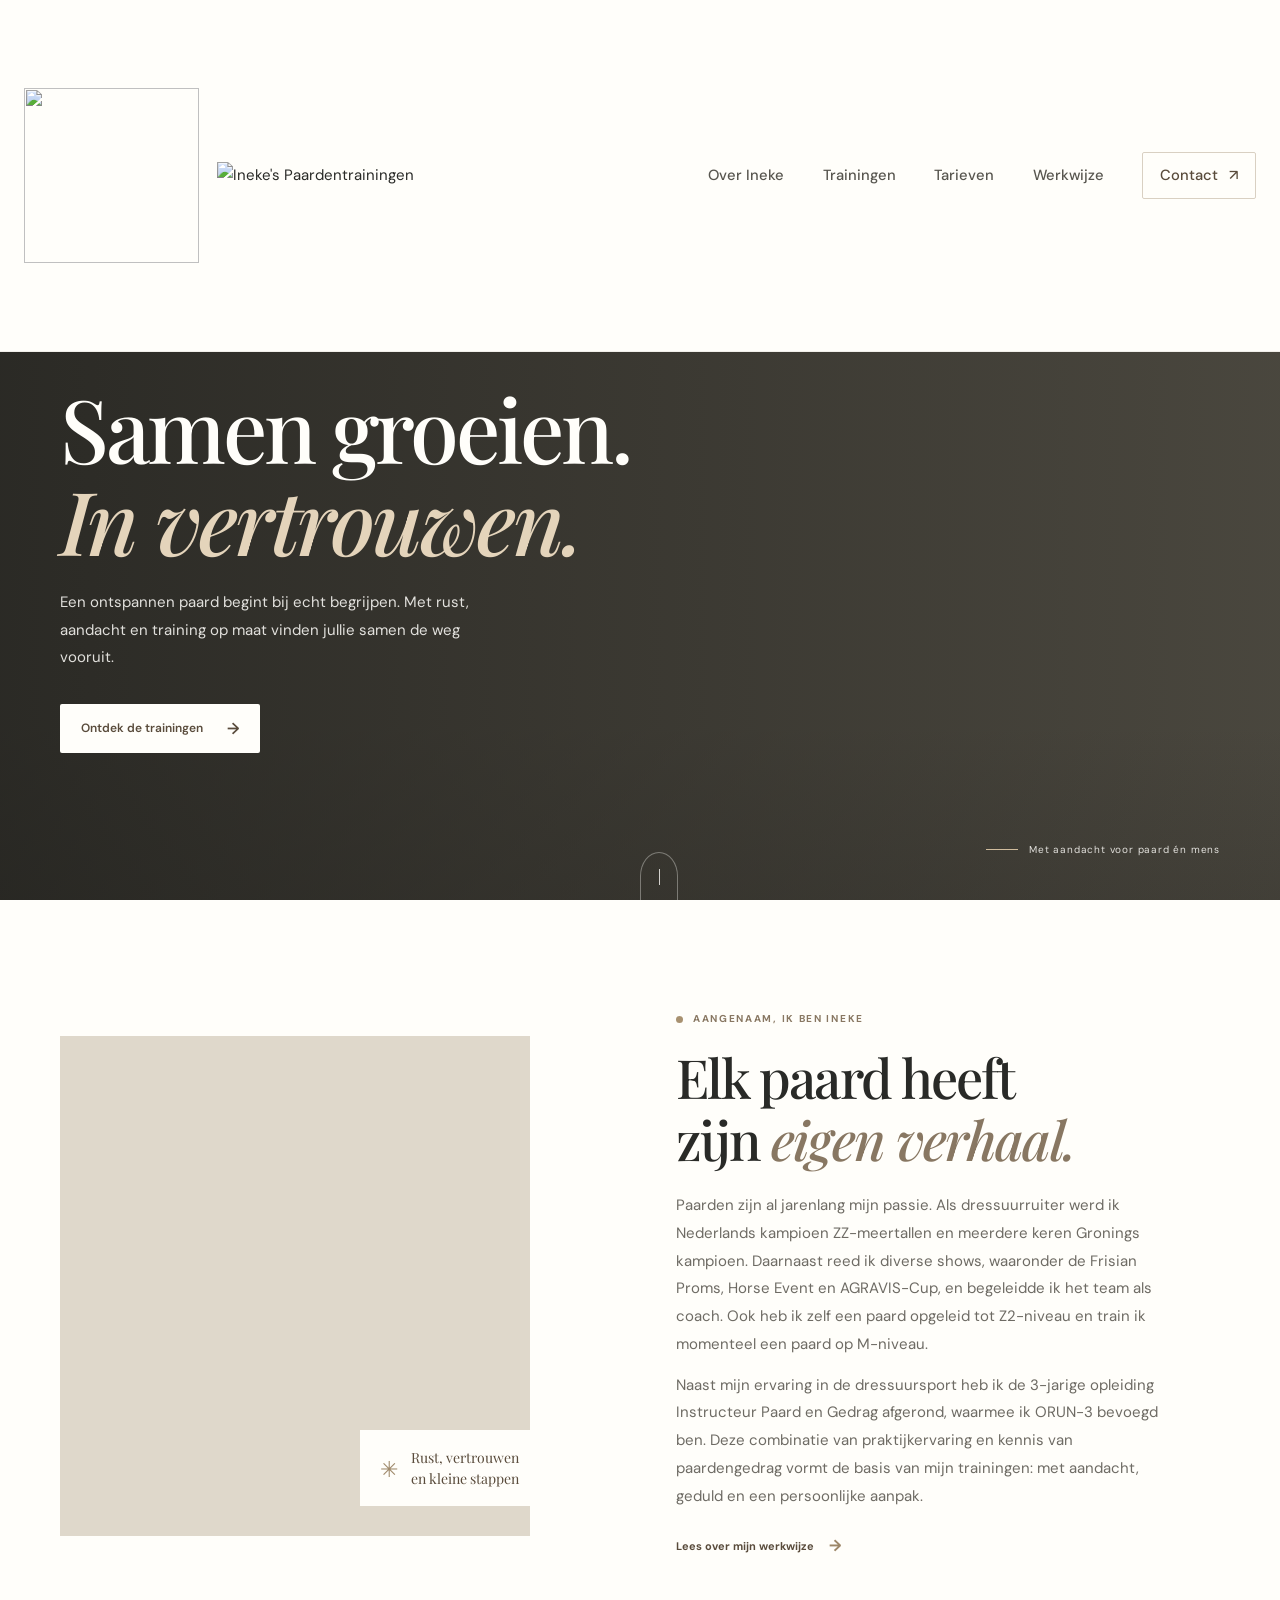
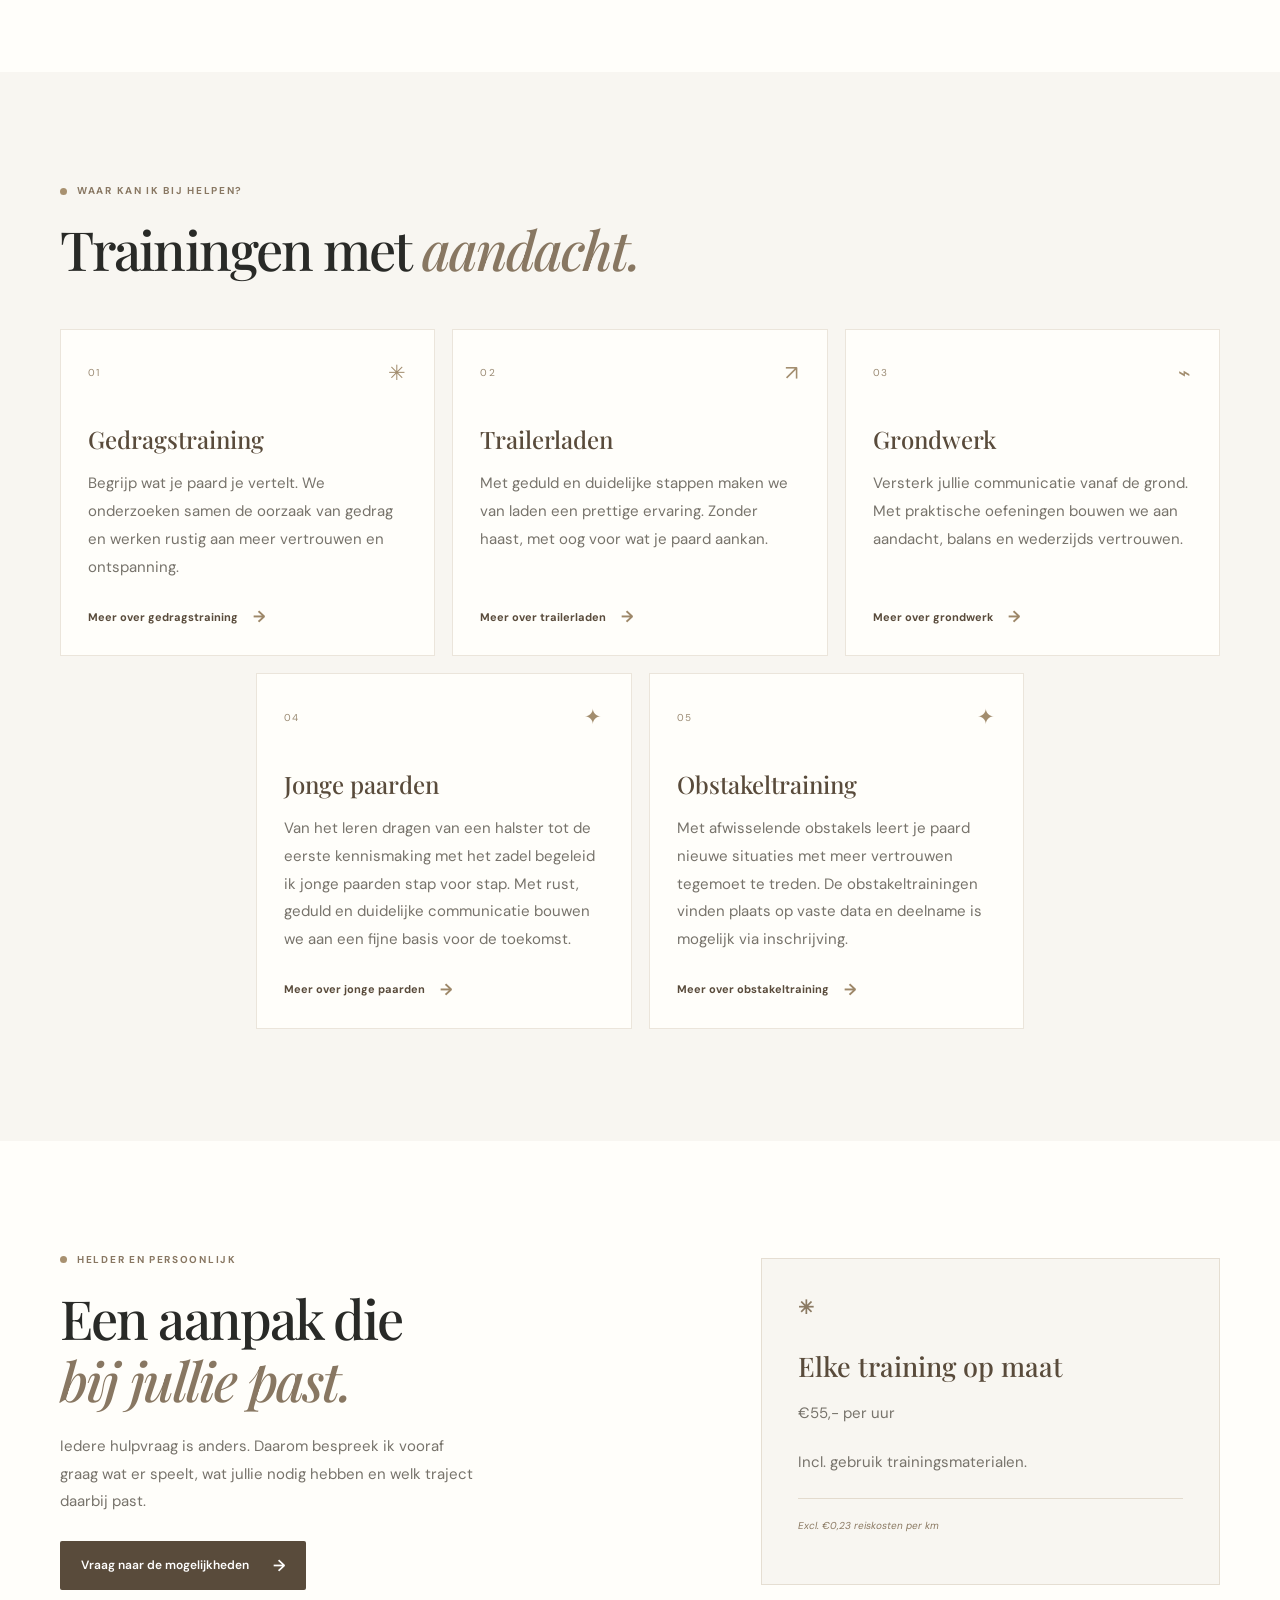
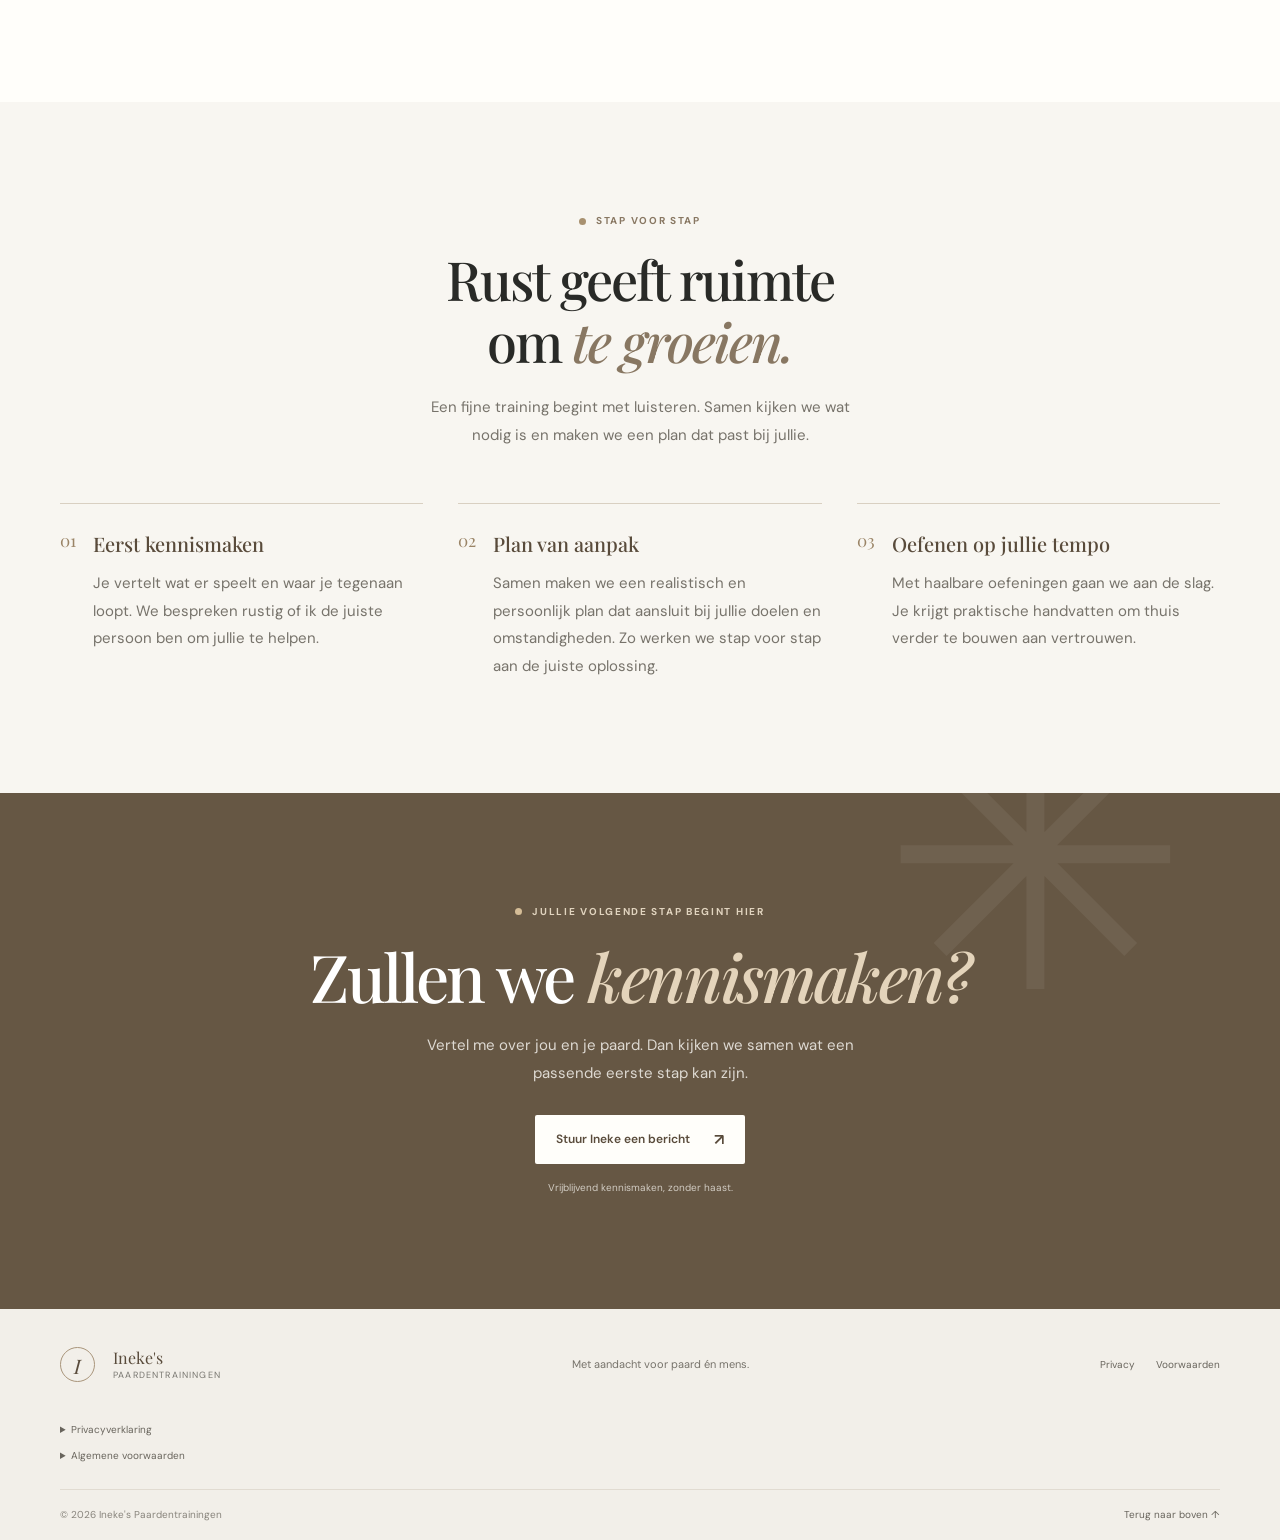
==== index.html @ 0222b1f8 "Website bijgewerkt met nieuwe trainingen en tarieven" ====
<!DOCTYPE html>
<html lang="nl">
<head>
  <meta charset="UTF-8">
  <meta name="viewport" content="width=device-width, initial-scale=1">
  <meta name="theme-color" content="#f8f6f1">
  <meta name="description" content="Persoonlijke paardentraining met aandacht voor vertrouwen, ontspanning en samenwerking. Ontdek de trainingen van Ineke.">
  <title>Ineke's Paardentrainingen | Samen groeien</title>
  <link rel="preconnect" href="https://fonts.googleapis.com">
  <link rel="preconnect" href="https://fonts.gstatic.com" crossorigin>
  <link href="https://fonts.googleapis.com/css2?family=DM+Sans:wght@400;500;600;700&family=Playfair+Display:wght@500;600;700&display=swap" rel="stylesheet">
  <link rel="stylesheet" href="style.css">
  <script src="script.js" defer></script>
</head>
<body>
  <!-- Sticky site navigation -->
  <header class="site-header">
    <nav class="navigation container" aria-label="Hoofdnavigatie">
<a class="brand" href="#home" aria-label="Ineke's Paardentrainingen, naar home">

  <img
    src="images/logo-beeld.png"
    alt=""
    class="brand-symbol"
  >

  <img
    src="images/logo-tekst.png"
    alt="Ineke's Paardentrainingen"
    class="brand-wordmark"
  >

</a>

      <button class="menu-toggle" type="button" aria-expanded="false" aria-controls="primary-menu">
        <span class="menu-toggle-label">Menu</span>
        <span class="menu-icon" aria-hidden="true"><span></span><span></span></span>
      </button>

      <div class="nav-links" id="primary-menu">
        <a href="#over-ineke">Over Ineke</a>
        <a href="#trainingen">Trainingen</a>
        <a href="#tarieven">Tarieven</a>
        <a href="#werkwijze">Werkwijze</a>
        <a class="nav-contact" href="#contact">Contact <span aria-hidden="true">↗</span></a>
      </div>
    </nav>
  </header>

  <main>
    <!-- Introductory hero: replace the image source with your own horse photograph -->
    <section class="hero" id="home" aria-labelledby="hero-title">
      <img class="hero-image" src="images/hero.jpg" alt="Een paard in alle rust in de natuur">
      <div class="hero-shade"></div>
      <div class="hero-content container">
        <p class="eyebrow hero-eyebrow"><span></span> Persoonlijke paardentraining</p>
        <h1 id="hero-title">Samen groeien.<br><em>In vertrouwen.</em></h1>
        <p class="hero-description">Een ontspannen paard begint bij echt begrijpen. Met rust, aandacht en training op maat vinden jullie samen de weg vooruit.</p>
        <a class="button button-light" href="#trainingen">Ontdek de trainingen <span aria-hidden="true">→</span></a>
      </div>
      <div class="hero-note"><span class="hero-note-line"></span> Met aandacht voor paard én mens</div>
      <a class="scroll-cue" href="#over-ineke" aria-label="Scroll naar Over Ineke"><span></span></a>
    </section>

    <!-- About Ineke -->
    <section class="about section-space" id="over-ineke" aria-labelledby="about-title">
      <div class="container about-grid">
        <div class="about-photo-wrap">
          <img class="about-photo" src="images/ineke.jpg" alt="Ineke samen met een paard tijdens een training" loading="lazy">
          <div class="photo-caption"><span class="caption-mark">✳</span><span>Rust, vertrouwen<br>en kleine stappen</span></div>
        </div>
        <div class="about-copy">
          <p class="eyebrow"><span class="eyebrow-dot"></span> Aangenaam, ik ben Ineke</p>
          <h2 id="about-title">Elk paard heeft<br>zijn <em>eigen verhaal.</em></h2>
          
          <p> Paarden zijn al jarenlang mijn passie. Als dressuurruiter
    werd ik Nederlands kampioen ZZ-meertallen en meerdere keren
    Gronings kampioen. Daarnaast reed ik diverse shows,
    waaronder de Frisian Proms, Horse Event en AGRAVIS-Cup,
    en begeleidde ik het team als coach. Ook heb ik zelf een
    paard opgeleid tot Z2-niveau en train ik momenteel een
    paard op M-niveau.</p>
          <p>Naast mijn ervaring in de dressuursport heb ik de 3-jarige
    opleiding Instructeur Paard en Gedrag afgerond, waarmee ik
    ORUN-3 bevoegd ben. Deze combinatie van praktijkervaring
    en kennis van paardengedrag vormt de basis van mijn
    trainingen: met aandacht, geduld en een persoonlijke aanpak.</p>
          <a class="text-link" href="#werkwijze">Lees over mijn werkwijze <span aria-hidden="true">→</span></a>      

        </div>
      </div>
    </section>

    <!-- Training options -->
    <section class="training section-space" id="trainingen" aria-labelledby="training-title">
      <div class="container">
        <div class="section-heading">
          <div>
            <p class="eyebrow"><span class="eyebrow-dot"></span> Waar kan ik bij helpen?</p>
            <h2 id="training-title">Trainingen met <em>aandacht.</em></h2>
          </div>
        </div>

        <div class="training-grid">
          <article class="training-card">
            <div class="card-topline"><span>01</span><span class="card-symbol" aria-hidden="true">✳</span></div>
            <h3>Gedragstraining</h3>
            <p>Begrijp wat je paard je vertelt. We onderzoeken samen de oorzaak van gedrag en werken rustig aan meer vertrouwen en ontspanning.</p>
            <a class="text-link" href="#contact">Meer over gedragstraining <span aria-hidden="true">→</span></a>
          </article>
          <article class="training-card">
            <div class="card-topline"><span>02</span><span class="card-symbol" aria-hidden="true">↗</span></div>
            <h3>Trailerladen</h3>
            <p>Met geduld en duidelijke stappen maken we van laden een prettige ervaring. Zonder haast, met oog voor wat je paard aankan.</p>
            <a class="text-link" href="#contact">Meer over trailerladen <span aria-hidden="true">→</span></a>
          </article>
          <article class="training-card">
            <div class="card-topline"><span>03</span><span class="card-symbol" aria-hidden="true">⌁</span></div>
            <h3>Grondwerk</h3>
            <p>Versterk jullie communicatie vanaf de grond. Met praktische oefeningen bouwen we aan aandacht, balans en wederzijds vertrouwen.</p>
            <a class="text-link" href="#contact">Meer over grondwerk <span aria-hidden="true">→</span></a>
          </article>
<!-- Training 4: Jonge paarden -->
<article class="training-card">
    <div class="card-topline">
        <span>04</span>
        <span class="card-symbol">✦</span>
    </div>
    <h3>Jonge paarden</h3>
    <p>
        Van het leren dragen van een halster tot de eerste
        kennismaking met het zadel begeleid ik jonge paarden
        stap voor stap. Met rust, geduld en duidelijke
        communicatie bouwen we aan een fijne basis voor
        de toekomst.
    </p>
    <a href="#contact" class="text-link">
        Meer over jonge paarden <span>→</span>
    </a>
</article>
<!-- Training 5: Obstakeltraining -->
<article class="training-card">
    <div class="card-topline">
        <span>05</span>
        <span class="card-symbol">✦</span>
    </div>
    <h3>Obstakeltraining</h3>
    <p>
        Met afwisselende obstakels leert je paard nieuwe
        situaties met meer vertrouwen tegemoet te treden.
        De obstakeltrainingen vinden plaats op vaste data
        en deelname is mogelijk via inschrijving.
    </p>
    <a href="#contact" class="text-link">
        Meer over obstakeltraining <span>→</span>
    </a>
</article>
        </div>
      </div>
    </section>

    <!-- Pricing information; confirm and add actual amounts before publishing -->
    <section class="pricing section-space" id="tarieven" aria-labelledby="pricing-title">
      <div class="container pricing-grid">
        <div class="pricing-intro">
          <p class="eyebrow"><span class="eyebrow-dot"></span> Helder en persoonlijk</p>
          <h2 id="pricing-title">Een aanpak die<br><em>bij jullie past.</em></h2>
          <p>Iedere hulpvraag is anders. Daarom bespreek ik vooraf graag wat er speelt, wat jullie nodig hebben en welk traject daarbij past.</p>
          <a class="button button-dark" href="#contact">Vraag naar de mogelijkheden <span aria-hidden="true">→</span></a>
        </div>
        <div class="price-panel">
          <div class="price-panel-top"><span class="price-leaf" aria-hidden="true">✳</span></div>
          <h3>Elke training op maat</h3>
          <p>€55,- per uur</p>
          <p>Incl. gebruik trainingsmaterialen.</p>
          <div class="price-divider"></div>
          <ul class="price-points">

          <p class="price-note">Excl. €0,23 reiskosten per km</p>
        </div>
      </div>
    </section>

    <!-- A simple overview of the training process -->
    <section class="method section-space" id="werkwijze" aria-labelledby="method-title">
      <div class="container">
        <div class="method-heading">
          <p class="eyebrow"><span class="eyebrow-dot"></span> Stap voor stap</p>
          <h2 id="method-title">Rust geeft ruimte<br>om <em>te groeien.</em></h2>
          <p>Een fijne training begint met luisteren. Samen kijken we wat nodig is en maken we een plan dat past bij jullie.</p>
        </div>
        <div class="steps">
          <article class="step">
            <span class="step-number">01</span>
            <div><h3>Eerst kennismaken</h3><p>Je vertelt wat er speelt en waar je tegenaan loopt. We bespreken rustig of ik de juiste persoon ben om jullie te helpen.</p></div>
          </article>
          <article class="step">
            <span class="step-number">02</span>
            <div><h3>Plan van aanpak</h3><p>Samen maken we een realistisch en persoonlijk plan dat aansluit bij jullie doelen en omstandigheden. Zo werken we stap voor stap aan de juiste oplossing.</p></div>
          </article>
          <article class="step">
            <span class="step-number">03</span>
            <div><h3>Oefenen op jullie tempo</h3><p>Met haalbare oefeningen gaan we aan de slag. Je krijgt praktische handvatten om thuis verder te bouwen aan vertrouwen.</p></div>
          </article>
        </div>
      </div>
    </section>

    <!-- Contact call to action; replace the example email address before publishing -->
    <section class="contact section-space" id="contact" aria-labelledby="contact-title">
      <div class="contact-decoration" aria-hidden="true">✳</div>
      <div class="container contact-inner">
        <p class="eyebrow"><span class="eyebrow-dot"></span> Jullie volgende stap begint hier</p>
        <h2 id="contact-title">Zullen we <em>kennismaken?</em></h2>
        <p>Vertel me over jou en je paard. Dan kijken we samen wat een passende eerste stap kan zijn.</p>
        <a class="button button-light" href="mailto:info@inekepaarden.example?subject=Kennismaking%20paardentraining">Stuur Ineke een bericht <span aria-hidden="true">↗</span></a>
        <span class="contact-note">Vrijblijvend kennismaken, zonder haast.</span>
      </div>
    </section>
  </main>

  <!-- Footer links open the short policy information below -->
  <footer class="site-footer">
    <div class="container footer-main">
      <a class="brand footer-brand" href="#home" aria-label="Ineke's Paardentrainingen, naar boven">
        <span class="brand-mark" aria-hidden="true">I</span>
        <span class="brand-name">Ineke's <span>Paardentrainingen</span></span>
      </a>
      <p>Met aandacht voor paard én mens.</p>
      <div class="footer-links">
        <a href="#privacy">Privacy</a>
        <a href="#voorwaarden">Voorwaarden</a>
      </div>
    </div>
    <div class="container footer-legal">
      <details id="privacy">
        <summary>Privacyverklaring</summary>
        <p>Neem vóór publicatie in je privacyverklaring op welke persoonsgegevens je verzamelt, waarom je die gebruikt, hoe lang je ze bewaart en hoe bezoekers contact kunnen opnemen over hun gegevens. Deze website bevat geen ingebouwd formulier of analysetool.</p>
      </details>
      <details id="voorwaarden">
        <summary>Algemene voorwaarden</summary>
        <p>Vul hier vóór publicatie je eigen voorwaarden in, waaronder afspraken over trainingen, annuleren, betaling en eventuele reiskosten. Bespreek voorwaarden vooraf met je klant.</p>
      </details>
    </div>
    <div class="container footer-bottom">
      <span>© <span id="current-year">2026</span> Ineke's Paardentrainingen</span>
      <a href="#home">Terug naar boven ↑</a>
    </div>
  </footer>
</body>
</html>
---- style.css ----
/* Core colors, spacing and type */
:root {
  --cream: #f8f6f1;
  --warm-white: #fffefa;
  --sand: #e9e2d6;
  --taupe: #887762;
  --brown: #594b3b;
  --charcoal: #292a27;
  --muted: #77756f;
  --serif: "Playfair Display", Georgia, serif;
  --sans: "DM Sans", Arial, sans-serif;
  --container: 1160px;
}

* {
  box-sizing: border-box;
}

html {
  scroll-behavior: smooth;
  scroll-padding-top: 88px;
}

body {
  margin: 0;
  color: var(--charcoal);
  background: var(--warm-white);
  font-family: var(--sans);
  font-size: 15px;
  line-height: 1.75;
  -webkit-font-smoothing: antialiased;
}

img {
  display: block;
  max-width: 100%;
}

a {
  color: inherit;
}

.container {
  width: min(var(--container), calc(100% - 64px));
  margin-inline: auto;
}

.section-space {
  padding-block: 112px;
}

h1,
h2,
h3,
p {
  margin-top: 0;
}

h1,
h2,
h3 {
  font-weight: 500;
}

h1,
h2 {
  font-family: var(--serif);
  letter-spacing: -0.035em;
  line-height: 1.15;
}

h1 em,
h2 em {
  color: var(--taupe);
  font-weight: 500;
}

.eyebrow {
  display: flex;
  align-items: center;
  gap: 10px;
  margin-bottom: 20px;
  color: var(--taupe);
  font-size: 10px;
  font-weight: 700;
  letter-spacing: 0.17em;
  line-height: 1.4;
  text-transform: uppercase;
}

.eyebrow-dot,
.hero-eyebrow > span {
  width: 7px;
  height: 7px;
  flex: 0 0 7px;
  border-radius: 50%;
  background: #a89170;
}

/* Sticky navigation and mobile menu */
.site-header {
  position: sticky;
  z-index: 10;
  top: 0;
  border-bottom: 1px solid rgba(74, 65, 54, 0.08);
  background: rgba(255, 254, 250, 0.96);
  backdrop-filter: blur(12px);
}

.navigation {
  display: flex;
  min-height: 78px;
  align-items: center;
  justify-content: space-between;
}

.brand {
  display: inline-flex;
  align-items: center;
  gap: 11px;
  text-decoration: none;
}

.brand-mark {
  display: grid;
  width: 35px;
  height: 35px;
  place-items: center;
  border: 1px solid #a9957b;
  border-radius: 50%;
  color: var(--brown);
  font-family: var(--serif);
  font-size: 20px;
  font-style: italic;
}

.brand-name {
  color: var(--brown);
  font-family: var(--serif);
  font-size: 16px;
  line-height: 1.2;
}

.brand-name span {
  display: block;
  margin-top: 3px;
  color: var(--muted);
  font-family: var(--sans);
  font-size: 9px;
  letter-spacing: 0.13em;
  text-transform: uppercase;
}

.nav-links {
  display: flex;
  align-items: center;
  gap: clamp(19px, 3vw, 39px);
}

.nav-links a {
  color: #58564f;
  font-size: 12px;
  text-decoration: none;
  transition: color 180ms ease;
}

.nav-links a:hover,
.nav-links a:focus-visible {
  color: var(--taupe);
}

.nav-links .nav-contact {
  padding: 10px 17px;
  border: 1px solid #d9d0c2;
  border-radius: 2px;
  color: var(--brown);
}

.nav-contact span {
  margin-left: 7px;
}

.menu-toggle {
  display: none;
}

/* Large image hero */
.hero {
  position: relative;
  display: flex;
  min-height: calc(100svh - 175px);
  align-items: center;
  overflow: hidden;
  background: #4c4940;
  color: #fffefa;
}

.hero-image,
.hero-shade {
  position: absolute;
  inset: 0;
  width: 100%;
  height: 100%;
}

.hero-image {
  object-fit: cover;
  object-position: center 53%;
}

.hero-image.image-unavailable,
.about-photo.image-unavailable {
  visibility: hidden;
}

.hero-shade {
  background: linear-gradient(90deg, rgba(30, 30, 27, 0.72) 0%, rgba(37, 36, 32, 0.53) 40%, rgba(34, 33, 30, 0.06) 100%),
    linear-gradient(0deg, rgba(34, 33, 30, 0.2), transparent 32%);
}

.hero-content {
  position: relative;
  z-index: 1;
  padding-block: 100px;
}

.hero-eyebrow {
  margin-bottom: 24px;
  color: rgba(255, 254, 250, 0.84);
}

.hero-eyebrow > span {
  background: #cfb994;
}

.hero h1 {
  max-width: 720px;
  margin-bottom: 22px;
  font-size: clamp(54px, 7.2vw, 88px);
  line-height: 1.05;
}

.hero h1 em {
  color: #e4d4bb;
}

.hero-description {
  max-width: 440px;
  margin-bottom: 32px;
  color: rgba(255, 254, 250, 0.86);
  font-size: 15px;
  line-height: 1.85;
}

.button {
  display: inline-flex;
  min-height: 49px;
  align-items: center;
  justify-content: center;
  gap: 24px;
  padding: 0 20px;
  border: 1px solid transparent;
  border-radius: 2px;
  font-size: 12px;
  font-weight: 600;
  text-decoration: none;
  transition: background 180ms ease, color 180ms ease, transform 180ms ease;
}

.button:hover {
  transform: translateY(-2px);
}

.button span {
  font-size: 16px;
}

.button-light {
  background: var(--warm-white);
  color: var(--brown);
}

.button-light:hover {
  background: #eae2d5;
}

.button-dark {
  background: var(--brown);
  color: white;
}

.button-dark:hover {
  background: #40362b;
}

.hero-note {
  position: absolute;
  right: max(32px, calc((100% - var(--container)) / 2));
  bottom: 42px;
  display: flex;
  align-items: center;
  gap: 11px;
  color: rgba(255, 254, 250, 0.85);
  font-size: 10px;
  letter-spacing: 0.08em;
}

.hero-note-line {
  width: 32px;
  height: 1px;
  background: #d0bc9d;
}

.scroll-cue {
  position: absolute;
  bottom: 0;
  left: 50%;
  display: grid;
  width: 38px;
  height: 48px;
  place-items: center;
  border: 1px solid rgba(255, 254, 250, 0.35);
  border-bottom: 0;
  border-radius: 50% 50% 0 0;
}

.scroll-cue span {
  width: 1px;
  height: 16px;
  background: rgba(255, 254, 250, 0.78);
}

/* About section */
.about {
  background: var(--warm-white);
}

.about-grid {
  display: grid;
  grid-template-columns: 0.92fr 1fr;
  align-items: center;
  gap: clamp(58px, 9vw, 120px);
}

.about-photo-wrap {
  position: relative;
  width: 100%;
  max-width: 470px;
  min-height: 500px;
  background: #dfd8cb;
}

.about-photo {
  width: 100%;
  height: 500px;
  object-fit: cover;
  object-position: center;
}

.photo-caption {
  position: absolute;
  right: -25px;
  bottom: 30px;
  display: flex;
  min-width: 195px;
  align-items: center;
  gap: 13px;
  padding: 17px 20px;
  background: var(--warm-white);
  color: var(--brown);
  font-family: var(--serif);
  font-size: 14px;
  line-height: 1.5;
}

.caption-mark {
  color: #9f896a;
  font-size: 22px;
}

.about-copy h2,
.section-heading h2,
.pricing-intro h2,
.method-heading h2,
.contact h2 {
  margin-bottom: 22px;
  font-size: clamp(38px, 4.4vw, 54px);
}

.about-copy .lead {
  margin-bottom: 15px;
  color: var(--brown);
  font-family: var(--serif);
  font-size: 19px;
  line-height: 1.55;
}

.about-copy > p:not(.eyebrow, .lead) {
  max-width: 490px;
  margin-bottom: 13px;
  color: #6e6b64;
  font-size: 13px;
}

.text-link {
  display: inline-flex;
  align-items: center;
  gap: 15px;
  color: var(--brown);
  font-size: 11px;
  font-weight: 700;
  text-decoration: none;
}

.text-link span {
  color: #9d8768;
  font-size: 16px;
  transition: transform 180ms ease;
}

.text-link:hover span {
  transform: translateX(4px);
}

.about-copy > .text-link {
  margin-top: 9px;
}

.signature {
  display: flex;
  align-items: baseline;
  gap: 12px;
  margin-top: 36px;
  color: var(--brown);
  font-family: var(--serif);
  font-size: 27px;
  font-style: italic;
}

.signature span {
  color: #8a867e;
  font-family: var(--sans);
  font-size: 9px;
  font-style: normal;
  letter-spacing: 0.12em;
  text-transform: uppercase;
}

/* Training cards */
.training {
  background: var(--cream);
}

.section-heading {
  display: flex;
  align-items: end;
  justify-content: space-between;
  gap: 48px;
  margin-bottom: 48px;
}

.section-heading h2 {
  margin-bottom: 0;
}

.section-heading > p {
  max-width: 330px;
  margin-bottom: 7px;
  color: #77736b;
  font-size: 13px;
}

.training-grid {
  display: grid;
  grid-template-columns: repeat(3, 1fr);
  gap: 17px;
}

.training-card {
  display: flex;
  min-height: 285px;
  flex-direction: column;
  align-items: flex-start;
  padding: 25px 27px 24px;
  border: 1px solid #ebe5db;
  background: var(--warm-white);
  transition: border-color 180ms ease, transform 180ms ease, box-shadow 180ms ease;
}

.training-card:hover {
  transform: translateY(-4px);
  border-color: #cfc2ae;
  box-shadow: 0 14px 35px rgba(62, 53, 41, 0.06);
}

.card-topline {
  display: flex;
  width: 100%;
  align-items: center;
  justify-content: space-between;
  margin-bottom: 27px;
  color: #9a8a73;
  font-size: 10px;
  letter-spacing: 0.12em;
}

.card-symbol {
  color: #a28d6e;
  font-size: 21px;
}

.training-card h3 {
  margin-bottom: 10px;
  color: var(--brown);
  font-family: var(--serif);
  font-size: 24px;
}

.training-card p {
  margin-bottom: 22px;
  color: #77736b;
  font-size: 12px;
  line-height: 1.8;
}

.training-card .text-link {
  margin-top: auto;
}

/* Pricing details */
.pricing {
  background: var(--warm-white);
}

.pricing-grid {
  display: grid;
  grid-template-columns: 1fr 0.8fr;
  align-items: center;
  gap: clamp(60px, 10vw, 140px);
}

.pricing-intro > p:not(.eyebrow) {
  max-width: 420px;
  margin-bottom: 25px;
  color: #77736b;
  font-size: 13px;
}

.price-panel {
  padding: 32px 36px;
  border: 1px solid #e5ded2;
  background: var(--cream);
}

.price-panel-top {
  display: flex;
  align-items: center;
  justify-content: space-between;
  margin-bottom: 19px;
  color: #8b7a63;
  font-size: 10px;
  font-weight: 700;
  letter-spacing: 0.14em;
  text-transform: uppercase;
}

.price-leaf {
  font-size: 19px;
}

.price-panel h3 {
  margin-bottom: 10px;
  color: var(--brown);
  font-family: var(--serif);
  font-size: 27px;
}

.price-panel > p:not(.price-note) {
  margin-bottom: 21px;
  color: #77736b;
  font-size: 12px;
  line-height: 1.8;
}

.price-divider {
  height: 1px;
  background: #e3dbce;
}

.price-points {
  display: grid;
  gap: 9px;
  margin: 18px 0;
  padding: 0;
  color: #5f5a51;
  font-size: 11px;
  list-style: none;
}

.price-points li {
  display: flex;
  gap: 10px;
}

.price-points li span {
  color: #9a8466;
}

.price-note {
  margin-bottom: 0;
  color: #8b7a63;
  font-size: 10px;
  font-style: italic;
}

/* Three-step training approach */
.method {
  background: var(--cream);
}

.method-heading {
  max-width: 540px;
  margin: 0 auto 53px;
  text-align: center;
}

.method-heading .eyebrow {
  justify-content: center;
}

.method-heading > p:last-child {
  max-width: 420px;
  margin: 0 auto;
  color: #77736b;
  font-size: 13px;
}

.steps {
  display: grid;
  grid-template-columns: repeat(3, 1fr);
  gap: 35px;
}

.step {
  display: flex;
  gap: 17px;
  padding-top: 22px;
  border-top: 1px solid #d9d0c2;
}

.step-number {
  flex: 0 0 auto;
  color: #9a8466;
  font-family: var(--serif);
  font-size: 17px;
}

.step h3 {
  margin-bottom: 9px;
  color: var(--brown);
  font-family: var(--serif);
  font-size: 20px;
}

.step p {
  margin-bottom: 0;
  color: #77736b;
  font-size: 12px;
  line-height: 1.8;
}

/* Contact call to action */
.contact {
  position: relative;
  overflow: hidden;
  background: #665744;
  color: var(--warm-white);
  text-align: center;
}

.contact-inner {
  position: relative;
  z-index: 1;
}

.contact .eyebrow {
  justify-content: center;
  color: #e1d4bf;
}

.contact .eyebrow-dot {
  background: #d5bd97;
}

.contact h2 {
  margin-bottom: 17px;
  color: white;
  font-size: clamp(40px, 5.5vw, 66px);
}

.contact h2 em {
  color: #e4d4bb;
}

.contact-inner > p:not(.eyebrow) {
  max-width: 450px;
  margin: 0 auto 28px;
  color: rgba(255, 254, 250, 0.78);
  font-size: 13px;
}

.contact-note {
  display: block;
  margin-top: 15px;
  color: rgba(255, 254, 250, 0.7);
  font-size: 10px;
}

.contact-decoration {
  position: absolute;
  top: -115px;
  right: 7%;
  color: rgba(255, 254, 250, 0.06);
  font-size: 370px;
  line-height: 1;
}

/* Footer and policy details */
.site-footer {
  background: #f2efe9;
}

.footer-main {
  display: flex;
  min-height: 112px;
  align-items: center;
  justify-content: space-between;
  gap: 24px;
}

.footer-main > p {
  margin: 0;
  color: #77736b;
  font-size: 11px;
}

.footer-links {
  display: flex;
  gap: 21px;
}

.footer-links a,
.footer-bottom a {
  color: #68645c;
  font-size: 10px;
  text-decoration: none;
}

.footer-links a:hover,
.footer-bottom a:hover {
  color: var(--brown);
  text-decoration: underline;
}

.footer-legal {
  display: grid;
  gap: 9px;
  padding-block: 0 24px;
}

.footer-legal details {
  color: #6e6b64;
  font-size: 10px;
}

.footer-legal summary {
  width: fit-content;
  cursor: pointer;
  color: #68645c;
}

.footer-legal details p {
  max-width: 790px;
  margin: 8px 0 0;
  line-height: 1.7;
}

.footer-bottom {
  display: flex;
  min-height: 51px;
  align-items: center;
  justify-content: space-between;
  border-top: 1px solid #e1dbd1;
  color: #88847c;
  font-size: 10px;
}

/* Tablet and mobile adjustments */
@media (max-width: 800px) {
  .section-space {
    padding-block: 82px;
  }

  .nav-links {
    gap: 17px;
  }

  .nav-links a {
    font-size: 11px;
  }

  .about-grid {
    gap: 45px;
  }

  .about-photo-wrap,
  .about-photo {
    min-height: 420px;
    height: 420px;
  }

  .training-card {
    padding-inline: 21px;
  }

  .pricing-grid {
    gap: 50px;
  }
}

@media (max-width: 640px) {
  html {
    scroll-padding-top: 70px;
  }

  .container {
    width: min(var(--container), calc(100% - 40px));
  }

  .section-space {
    padding-block: 69px;
  }

  .navigation {
    min-height: 68px;
  }

  .brand-mark {
    width: 32px;
    height: 32px;
    font-size: 18px;
  }

  .brand-name {
    font-size: 15px;
  }

  .menu-toggle {
    display: flex;
    align-items: center;
    gap: 10px;
    padding: 9px 0 9px 9px;
    border: 0;
    background: transparent;
    color: var(--brown);
    font: 600 11px var(--sans);
    cursor: pointer;
  }

  .menu-icon {
    display: grid;
    gap: 5px;
  }

  .menu-icon span {
    width: 20px;
    height: 1px;
    background: var(--brown);
    transition: transform 180ms ease;
  }

  .menu-toggle[aria-expanded="true"] .menu-icon span:first-child {
    transform: translateY(3px) rotate(45deg);
  }

  .menu-toggle[aria-expanded="true"] .menu-icon span:last-child {
    transform: translateY(-3px) rotate(-45deg);
  }

  .nav-links {
    position: absolute;
    top: 100%;
    right: 0;
    left: 0;
    display: none;
    align-items: stretch;
    gap: 0;
    padding: 8px 20px 18px;
    border-top: 1px solid #eee9e1;
    background: var(--warm-white);
    box-shadow: 0 14px 20px rgba(48, 42, 34, 0.08);
  }

  .nav-links.is-open {
    display: flex;
    flex-direction: column;
  }

  .nav-links a {
    padding: 12px 0;
    border-bottom: 1px solid #eee9e1;
    font-size: 13px;
  }

  .nav-links .nav-contact {
    width: fit-content;
    margin-top: 12px;
    padding: 9px 14px;
    border: 1px solid #d9d0c2;
  }

  .hero {
    min-height: 630px;
    min-height: min(700px, calc(100svh - 68px));
    align-items: center;
  }

  .hero-image {
    object-position: 62% center;
  }

  .hero-shade {
    background: linear-gradient(90deg, rgba(30, 30, 27, 0.68), rgba(37, 36, 32, 0.22)),
      linear-gradient(0deg, rgba(34, 33, 30, 0.24), transparent 55%);
  }

  .hero-content {
    padding-block: 76px;
  }

  .hero h1 {
    font-size: clamp(49px, 13vw, 70px);
  }

  .hero-description {
    max-width: 350px;
    font-size: 13px;
  }

  .hero-note {
    right: 20px;
    bottom: 25px;
    font-size: 9px;
  }

  .scroll-cue {
    display: none;
  }

  .about-grid,
  .pricing-grid {
    grid-template-columns: 1fr;
  }

  .about-grid {
    gap: 43px;
  }

  .about-photo-wrap {
    width: calc(100% - 12px);
    max-width: none;
    min-height: 390px;
  }

  .about-photo {
    height: 390px;
  }

  .photo-caption {
    right: -12px;
    bottom: 18px;
    min-width: 170px;
    padding: 13px 15px;
    font-size: 12px;
  }

  .about-copy h2,
  .section-heading h2,
  .pricing-intro h2,
  .method-heading h2 {
    font-size: clamp(39px, 10vw, 49px);
  }

  .section-heading {
    display: block;
    margin-bottom: 31px;
  }

  .section-heading > p {
    max-width: 400px;
    margin-top: 16px;
  }

  .training-grid {
    grid-template-columns: 1fr;
    gap: 12px;
  }

  .training-card {
    min-height: 255px;
    padding: 23px;
  }

  .pricing-grid {
    gap: 35px;
  }

  .price-panel {
    padding: 26px 23px;
  }

  .method-heading {
    margin-bottom: 38px;
  }

  .steps {
    grid-template-columns: 1fr;
    gap: 22px;
  }

  .step {
    padding-top: 18px;
  }

  .contact h2 {
    font-size: clamp(39px, 10vw, 54px);
  }

  .contact-decoration {
    top: -32px;
    right: -45px;
    font-size: 210px;
  }

  .footer-main {
    min-height: 0;
    flex-wrap: wrap;
    justify-content: flex-start;
    gap: 17px 26px;
    padding-block: 27px;
  }

  .footer-main > p {
    width: 100%;
    order: 1;
  }

  .footer-links {
    gap: 14px;
    margin-left: auto;
  }

  .footer-bottom {
    min-height: 58px;
  }
}

@media (prefers-reduced-motion: reduce) {
  *,
  *::before,
  *::after {
    scroll-behavior: auto !important;
    transition-duration: 0.01ms !important;
  }
}

/* Echt logo */
/*
.brand img {
    height: 55px;
    width: auto;
    display: block;
}
*/

/* =========================
   LOGO IN HEADER
========================= */

/* Zet het beeldmerk en de tekst netjes naast elkaar */
.brand {
    display: flex;
    align-items: center;
    gap: 18px;
    text-decoration: none;
    flex-shrink: 0;
}


/* =========================
   BEELDMERK: PAARD + INEKE
========================= */

/* Groot formaat wanneer je bovenaan de pagina staat */
.brand .brand-symbol {
    width: 175px;
    height: 175px;
    object-fit: contain;
    display: block;

    transition:
        width 0.35s ease,
        height 0.35s ease;
}


/* =========================
   TEKSTLOGO
========================= */

/* Tekstlogo naast het beeldmerk */
.brand .brand-wordmark {
    width: 425px;
    height: auto;
    object-fit: contain;
    display: block;

    transition:
        width 0.35s ease;
}


/* =========================
   HEADER OVERGANG
========================= */

/* Zorgt ervoor dat veranderingen in de header soepel verlopen */
header {
    transition:
        padding 0.35s ease,
        box-shadow 0.35s ease,
        background-color 0.35s ease;
}


/* =========================
   LOGO KLEINER BIJ SCROLLEN
========================= */

/* Wanneer je naar beneden scrollt wordt het beeldmerk kleiner */
header.scrolled .brand-symbol {
    width: 58px;
    height: 58px;
}


/* Wanneer je naar beneden scrollt wordt ook het tekstlogo kleiner */
header.scrolled .brand-wordmark {
    width: 165px;
}


/* =========================
   HEADER BOVENAAN HOUDEN
========================= */

/* Zorgt ervoor dat de navigatie bovenaan blijft staan tijdens scrollen */
header {
    position: sticky;
    top: 0;
    z-index: 1000;
}

/* =========================
   MOBIELE HEADER / LOGO
========================= */

@media (max-width: 768px) {

    /* Zorgt dat de header nooit breder wordt dan het telefoonscherm */
    header {
        width: 100%;
        max-width: 100%;
    }

    /* Beeldmerk en tekst blijven naast elkaar, maar compacter */
    .brand {
        gap: 8px;
        max-width: 100%;
        min-width: 0;
    }

    /* Paard + Ineke kleiner op telefoon */
    .brand .brand-symbol {
        width: 62px;
        height: 62px;
        flex-shrink: 0;
    }

    /* Tekstlogo passend maken op telefoon */
    .brand .brand-wordmark {
        width: 135px;
        max-width: 40vw;
        height: auto;
    }

    /* Nog iets compacter nadat je scrollt */
    header.scrolled .brand-symbol {
        width: 48px;
        height: 48px;
    }

    header.scrolled .brand-wordmark {
        width: 115px;
        max-width: 36vw;
    }
}

/* Voorkomt horizontaal uitschuiven van de website */
html,
body {
    max-width: 100%;
    overflow-x: clip;
}

/* HEADER 2X ZO HOOG BIJ START */
@media (min-width: 769px) {

    .site-header .navigation {
        padding-top: 88px;
        padding-bottom: 88px;
        transition: padding 0.35s ease;
    }

    /* Header wordt weer klein bij scrollen */
    header.scrolled .navigation {
        padding-top: 0;
        padding-bottom: 0;
    }
}

/* Tekst op eerste pagina omhoog */
@media (min-width: 769px) {

    .hero {
        align-items: flex-start;
    }

    .hero-content {
        padding-top: 30px;
        padding-bottom: 100px;
    }
}

/* Verwijder persoonlijke paardentraining */
.hero-eyebrow {
    display: none;
}

/* =========================
   HEADER ZONDER GLITCHEN
========================= */

/* Header staat los van de pagina */
.site-header {
    position: fixed;
    top: 0;
    left: 0;
    right: 0;
    width: 100%;
}

/* Ruimte voor de grote header behouden */
body {
    padding-top: 78px;
}

/* Ruimte aanpassen voor tablet */
@media (min-width: 641px) and (max-width: 768px) {
    body {
        padding-top: 79px;
    }
}

/* Ruimte aanpassen voor mobiel */
@media (max-width: 640px) {
    body {
        padding-top: 69px;
    }
}

/* Homepage achter de grote header plaatsen */
@media (min-width: 769px) {
    .hero {
        padding-top: 274px;
    }
}

/* =========================
   HEADER BEWEEGT MEE MET SCROLLEN
========================= */

@media (min-width: 769px) {

    /* Vaste ruimte voor de grote header */
    body {
        padding-top: 352px;
    }

    /* Witte header wordt dynamisch kleiner */
    .site-header {
        position: fixed;
        top: 0;
        left: 0;
        right: 0;
        height: var(--header-height, 352px);
        min-height: 0;
    }

    /* Navigatie beweegt mee */
    .site-header .navigation {
        height: 100%;
        min-height: 0;
        padding: 0;
        transition: none;
    }

    /* Paard + Ineke */
    .site-header .brand .brand-symbol {
        width: var(--symbol-size, 175px);
        height: var(--symbol-size, 175px);
        transition: none;
    }

    /* Tekstlogo */
    .site-header .brand .brand-wordmark {
        width: var(--wordmark-width, 370px);
        transition: none;
    }

    /* Geen extra ruimte boven de homepage */
    .hero {
        padding-top: 0;
    }
}

/* =========================
   EERSTE PAGINA PAST IN HET SCHERM
========================= */

@media (min-width: 769px) {

    .hero {
        height: calc(100svh - 352px);
        min-height: 0;
        padding-top: 0;
        align-items: flex-start;
    }

    .hero-content {
        padding-top: 30px;
        padding-bottom: 20px;
    }

}

/* =========================
   HEADER BREEDTE EN UITLIJNING
========================= */

@media (min-width: 769px) {

    /* Meer ruimte gebruiken over de schermbreedte */
    .site-header .navigation {
        width: calc(100% - 48px);
        max-width: none;
        margin-inline: auto;
    }

    /* Tekstlogo groter, maar passend op het scherm */
    .site-header .brand .brand-wordmark {
        width: min(var(--wordmark-width, 480px), 38vw);
    }

}

/* =========================
   GROTERE MENUTEKST
========================= */

@media (min-width: 769px) {

    .site-header .nav-links a {
        font-size: clamp(12px, 1.15vw, 16px);
        font-weight: 500;
        transition: font-size 0.35s ease;
    }

}


/* =========================
   GROTERE BESCHRIJVENDE TEKST
========================= */

.about-copy > p:not(.eyebrow, .lead),
.section-heading > p,
.training-card p,
.pricing-intro > p:not(.eyebrow),
.price-panel > p:not(.price-note),
.method-heading > p:last-child,
.step p,
.contact-inner > p:not(.eyebrow) {
    font-size: 15px;
    line-height: 1.85;
}

/* Op telefoon iets compacter */
@media (max-width: 640px) {
    .about-copy > p:not(.eyebrow, .lead),
    .section-heading > p,
    .training-card p,
    .pricing-intro > p:not(.eyebrow),
    .price-panel > p:not(.price-note),
    .method-heading > p:last-child,
    .step p,
    .contact-inner > p:not(.eyebrow) {
        font-size: 14px;
    }
}

.signature.signature-highlights span {
    color: var(--brown);
    font-family: var(--serif);
    font-size: 27px;
    font-style: italic;
    font-weight: 400;
    letter-spacing: normal;
    line-height: 1.4;
    text-transform: none;
}

@media (max-width: 640px) {
    .signature.signature-highlights span {
        font-size: 22px;
    }
}

/* VIJF TRAININGSVAKJES NETJES VERDELEN */

@media (min-width: 801px) {

    .training-grid {
        grid-template-columns: repeat(6, minmax(0, 1fr));
    }

    .training-card {
        grid-column: span 2;
    }

    /* Onderste twee vakjes centreren */
    .training-card:nth-child(4) {
        grid-column: 2 / span 2;
    }

    .training-card:nth-child(5) {
        grid-column: 4 / span 2;
    }
}
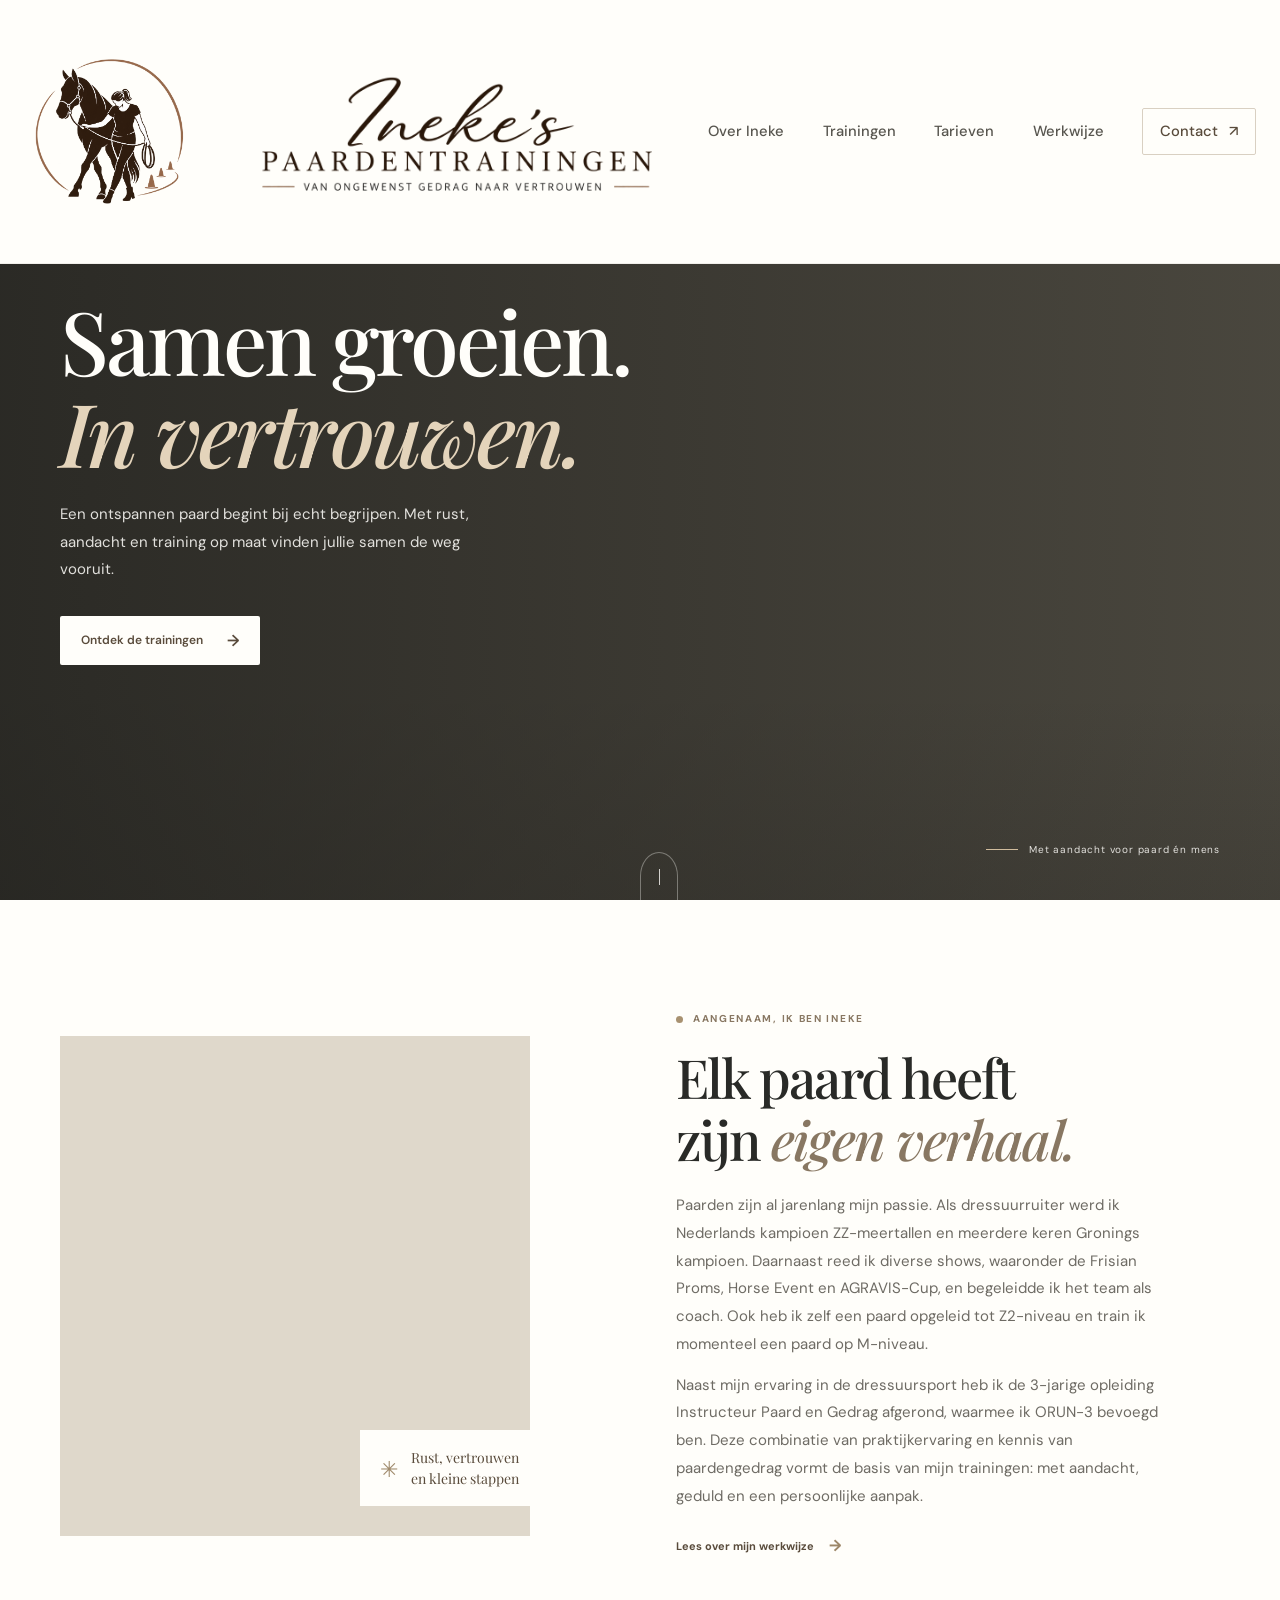
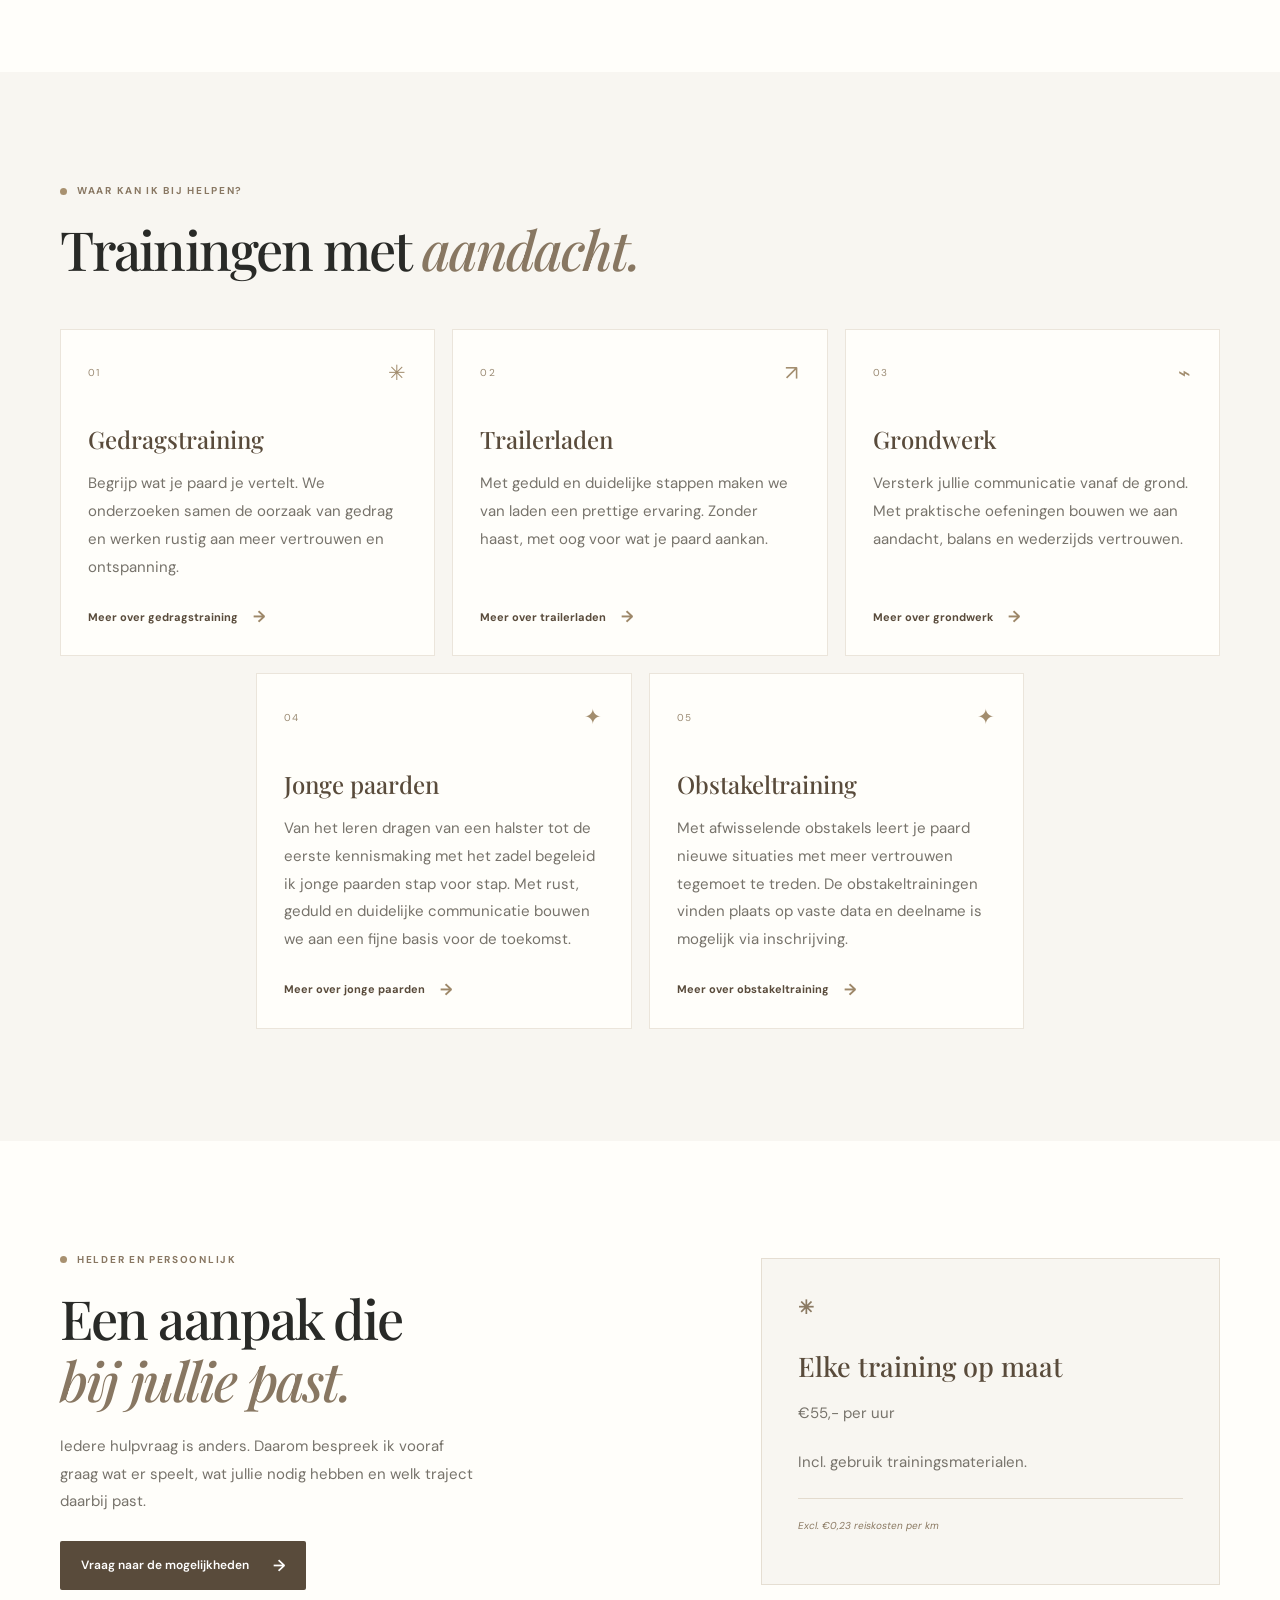
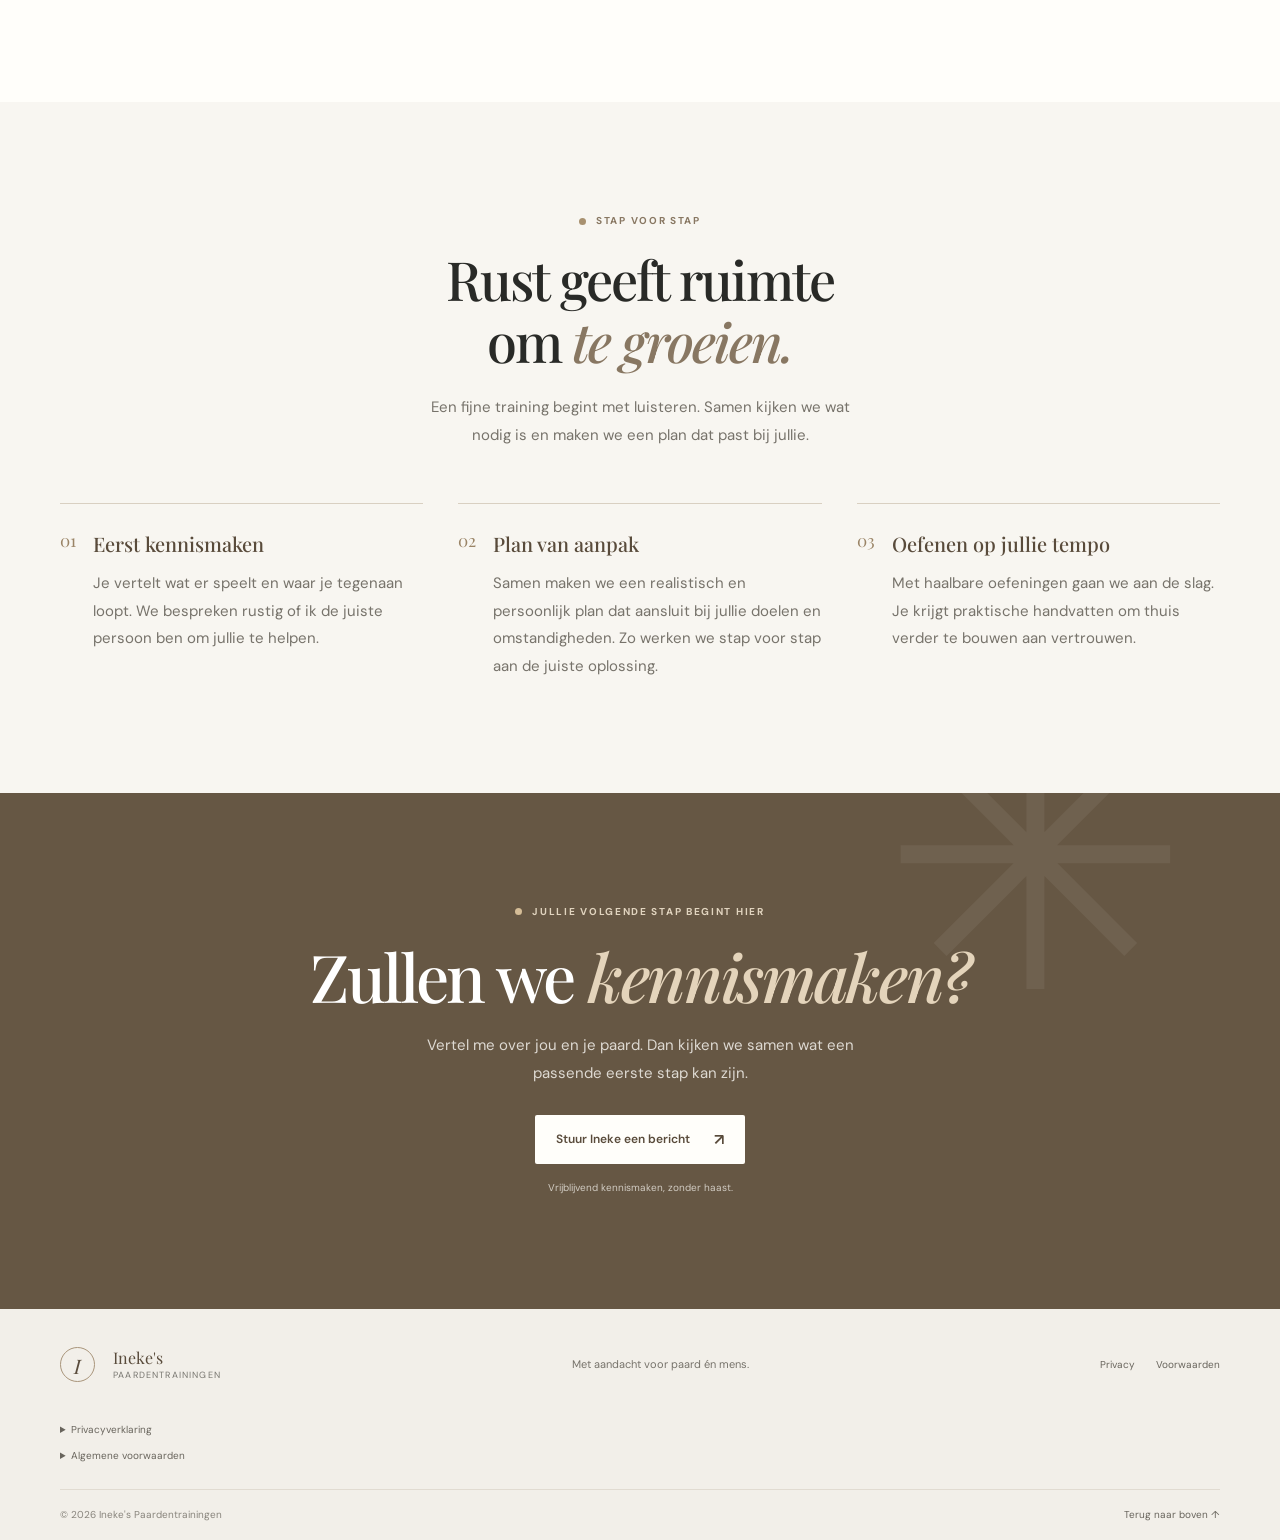
==== commit 7945fa97: "paginas per training gemaakt" ====
--- a/index.html
+++ b/index.html
@@ -106,19 +106,19 @@
             <div class="card-topline"><span>01</span><span class="card-symbol" aria-hidden="true">✳</span></div>
             <h3>Gedragstraining</h3>
             <p>Begrijp wat je paard je vertelt. We onderzoeken samen de oorzaak van gedrag en werken rustig aan meer vertrouwen en ontspanning.</p>
-            <a class="text-link" href="#contact">Meer over gedragstraining <span aria-hidden="true">→</span></a>
+            <a class="text-link" href="gedragstraining.html">Meer over gedragstraining <span aria-hidden="true">→</span></a>
           </article>
           <article class="training-card">
             <div class="card-topline"><span>02</span><span class="card-symbol" aria-hidden="true">↗</span></div>
             <h3>Trailerladen</h3>
             <p>Met geduld en duidelijke stappen maken we van laden een prettige ervaring. Zonder haast, met oog voor wat je paard aankan.</p>
-            <a class="text-link" href="#contact">Meer over trailerladen <span aria-hidden="true">→</span></a>
+            <a class="text-link" href="trailerladen.html">Meer over trailerladen <span aria-hidden="true">→</span></a>
           </article>
           <article class="training-card">
             <div class="card-topline"><span>03</span><span class="card-symbol" aria-hidden="true">⌁</span></div>
             <h3>Grondwerk</h3>
             <p>Versterk jullie communicatie vanaf de grond. Met praktische oefeningen bouwen we aan aandacht, balans en wederzijds vertrouwen.</p>
-            <a class="text-link" href="#contact">Meer over grondwerk <span aria-hidden="true">→</span></a>
+            <a class="text-link" href="grondwerk.html">Meer over grondwerk <span aria-hidden="true">→</span></a>
           </article>
 <!-- Training 4: Jonge paarden -->
 <article class="training-card">
@@ -134,7 +134,7 @@
         communicatie bouwen we aan een fijne basis voor
         de toekomst.
     </p>
-    <a href="#contact" class="text-link">
+    <a href="jonge-paarden.html" class="text-link">
         Meer over jonge paarden <span>→</span>
     </a>
 </article>
@@ -151,7 +151,7 @@
         De obstakeltrainingen vinden plaats op vaste data
         en deelname is mogelijk via inschrijving.
     </p>
-    <a href="#contact" class="text-link">
+    <a href="obstakeltraining.html" class="text-link">
         Meer over obstakeltraining <span>→</span>
     </a>
 </article>
--- a/style.css
+++ b/style.css
@@ -1304,7 +1304,7 @@
 
     /* Vaste ruimte voor de grote header */
     body {
-        padding-top: 352px;
+        padding-top: 264px;
     }
 
     /* Witte header wordt dynamisch kleiner */
@@ -1313,7 +1313,7 @@
         top: 0;
         left: 0;
         right: 0;
-        height: var(--header-height, 352px);
+        height: var(--header-height, 264px);
         min-height: 0;
     }
 
@@ -1351,7 +1351,7 @@
 @media (min-width: 769px) {
 
     .hero {
-        height: calc(100svh - 352px);
+        height: calc(100svh - 264px);
         min-height: 0;
         padding-top: 0;
         align-items: flex-start;
@@ -1389,13 +1389,246 @@
 ========================= */
 
 @media (min-width: 769px) {
-
     .site-header .nav-links a {
         font-size: clamp(12px, 1.15vw, 16px);
         font-weight: 500;
         transition: font-size 0.35s ease;
     }
-
+}
+
+/* Training detail pages */
+.training-detail-intro {
+    display: grid;
+    min-height: 0;
+    height: calc(100svh - 78px);
+    align-items: center;
+    padding-block: clamp(24px, 5vh, 60px);
+    background: var(--warm-white);
+}
+
+.training-detail-photo-wrap {
+    width: 100%;
+    max-width: 500px;
+    min-height: 0;
+    height: min(500px, calc(100svh - 210px));
+}
+
+.training-detail-photo-wrap .about-photo {
+    height: 100%;
+    min-height: 0;
+    object-position: center;
+}
+
+.training-detail-photo-placeholder {
+    display: grid;
+    width: 100%;
+    height: 100%;
+    align-content: center;
+    justify-items: center;
+    gap: 10px;
+    border: 1px solid #d9d0c2;
+    background: var(--cream);
+    color: #8b7a63;
+    font-size: 11px;
+    letter-spacing: 0.1em;
+    text-transform: uppercase;
+}
+
+.training-detail-photo-placeholder span:first-child {
+    color: #a28d6e;
+    font-size: 28px;
+}
+
+.training-detail-copy h1 {
+    margin-bottom: 22px;
+    font-size: clamp(38px, 4.4vw, 54px);
+}
+
+.training-detail-cta {
+    margin-top: 12px;
+}
+
+@media (max-width: 640px) {
+    body.training-detail-page {
+        height: 100svh;
+        overflow: hidden;
+    }
+
+    .training-detail-intro {
+        height: calc(100svh - 69px);
+        padding-block: 12px;
+    }
+
+    .training-detail-intro .about-grid {
+        grid-template-columns: 1fr;
+        gap: 12px;
+    }
+
+    .training-detail-photo-wrap {
+        width: calc(100% - 12px);
+        height: clamp(130px, 24svh, 200px);
+        margin-inline: auto;
+    }
+
+    .training-detail-photo-wrap .about-photo {
+        height: 100%;
+    }
+
+    .training-detail-photo-wrap .photo-caption {
+        right: -12px;
+        bottom: 10px;
+        min-width: 0;
+        padding: 8px 11px;
+        font-size: 11px;
+    }
+
+    .training-detail-copy .eyebrow {
+        margin-bottom: 8px;
+    }
+
+    .training-detail-copy h1 {
+        margin-bottom: 10px;
+        font-size: clamp(34px, 8.6vw, 43px);
+    }
+
+    .training-detail-copy .lead {
+        margin-bottom: 9px;
+        font-size: 15px;
+        line-height: 1.4;
+    }
+
+    .training-detail-page .training-detail-copy > p:not(.eyebrow, .lead) {
+        margin-bottom: 8px;
+        font-size: 11px;
+        line-height: 1.5;
+    }
+
+    .training-detail-cta {
+        min-height: 42px;
+        margin-top: 4px;
+    }
+
+    .training-detail-page .site-header .navigation {
+        width: calc(100% - 40px);
+    }
+
+    .training-detail-page .navigation > .text-link {
+        font-size: 10px;
+    }
+}
+
+@media (max-width: 640px) and (max-height: 600px) {
+    .training-detail-intro {
+        padding-block: 8px;
+    }
+
+    .training-detail-intro .about-grid {
+        gap: 8px;
+    }
+
+    .training-detail-photo-wrap {
+        height: clamp(110px, 20svh, 130px);
+    }
+
+    .training-detail-copy h1 {
+        font-size: clamp(31px, 8vw, 34px);
+    }
+
+    .training-detail-copy .lead {
+        font-size: 14px;
+    }
+
+    .training-detail-page .training-detail-copy > p:not(.eyebrow, .lead) {
+        font-size: 10px;
+        line-height: 1.4;
+    }
+
+    .training-detail-cta {
+        min-height: 38px;
+    }
+}
+
+@media (min-width: 641px) {
+    body.training-detail-page {
+        height: 100svh;
+        overflow: hidden;
+        padding-top: 78px;
+    }
+
+    .training-detail-page .site-header .navigation {
+        width: calc(100% - 64px);
+    }
+
+    .training-detail-intro .about-grid {
+        align-items: center;
+    }
+}
+
+@media (min-width: 641px) and (max-width: 768px) {
+    body.training-detail-page {
+        padding-top: 79px;
+    }
+
+    .training-detail-intro {
+        height: calc(100svh - 79px);
+        padding-block: 14px;
+    }
+
+    .training-detail-intro .about-grid {
+        gap: 24px;
+    }
+
+    .training-detail-photo-wrap {
+        height: min(320px, calc(100svh - 300px));
+    }
+
+    .training-detail-page .training-detail-copy h1 {
+        margin-bottom: 12px;
+        font-size: clamp(34px, 5.5vw, 44px);
+    }
+
+    .training-detail-page .training-detail-copy .lead {
+        margin-bottom: 10px;
+        font-size: 15px;
+        line-height: 1.45;
+    }
+
+    .training-detail-page .training-detail-copy > p:not(.eyebrow, .lead) {
+        margin-bottom: 8px;
+        font-size: 12px;
+        line-height: 1.5;
+    }
+
+    .training-detail-page .site-header .navigation {
+        width: calc(100% - 40px);
+    }
+}
+
+@media (max-height: 700px) and (min-width: 769px) {
+    .training-detail-intro {
+        padding-block: 18px;
+    }
+
+    .training-detail-photo-wrap {
+        height: min(390px, calc(100svh - 180px));
+    }
+
+    .training-detail-page .training-detail-copy h1 {
+        margin-bottom: 13px;
+        font-size: 42px;
+    }
+
+    .training-detail-page .training-detail-copy .lead {
+        margin-bottom: 10px;
+        font-size: 17px;
+        line-height: 1.45;
+    }
+
+    .training-detail-page .training-detail-copy > p:not(.eyebrow, .lead) {
+        margin-bottom: 8px;
+        font-size: 12px;
+        line-height: 1.5;
+    }
 }
 
 
@@ -1467,3 +1700,31 @@
         grid-column: 4 / span 2;
     }
 }
+
+/* Compacte header op trainingspagina's */
+@media (min-width: 769px) {
+    body.training-detail-page {
+        padding-top: 78px;
+    }
+}
+
+/* HEADER VERKLEINT GELIJKMATIG BIJ SCROLLEN */
+
+@media (min-width: 769px) {
+    .site-header {
+        height: var(--header-height, 264px);
+        min-height: 0;
+    }
+
+    .site-header .navigation {
+        height: 100%;
+        min-height: 0;
+        padding-top: 0;
+        padding-bottom: 0;
+        align-items: center;
+    }
+
+    .site-header .nav-links {
+        align-items: center;
+    }
+}
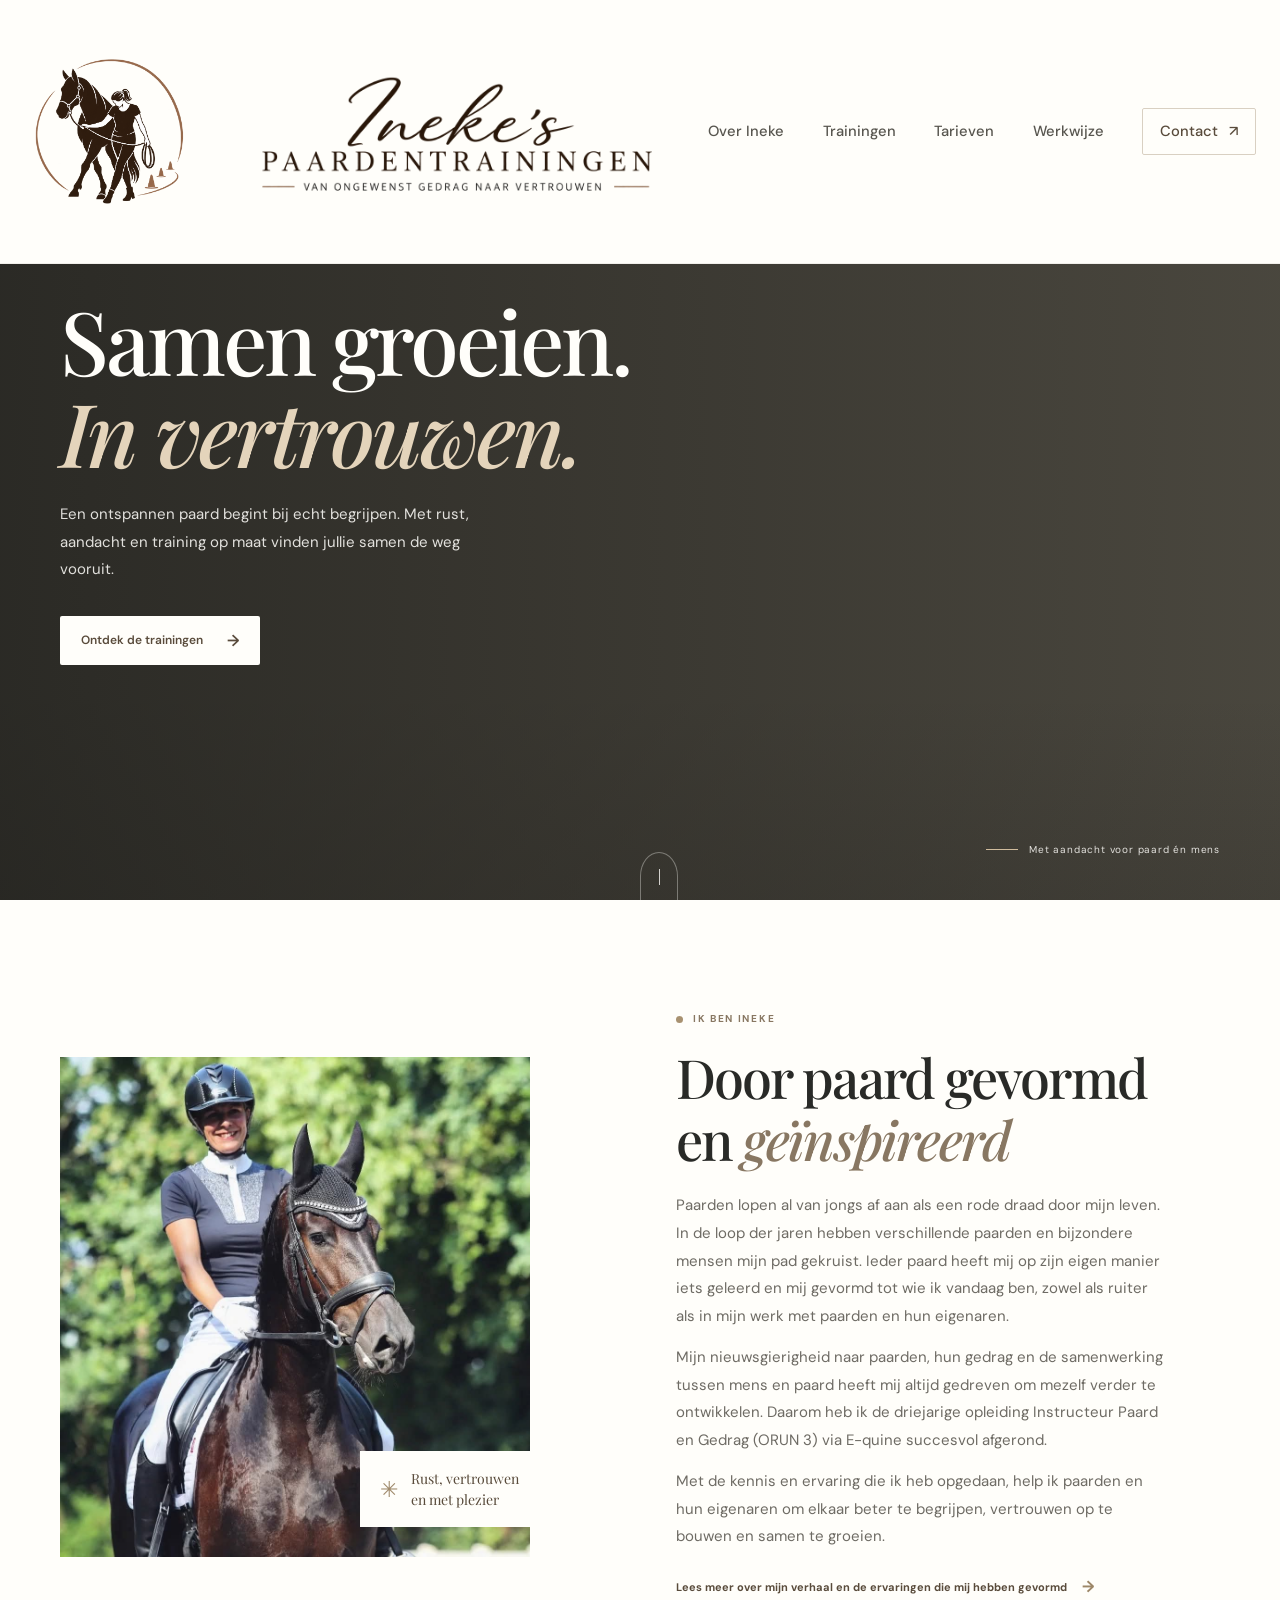
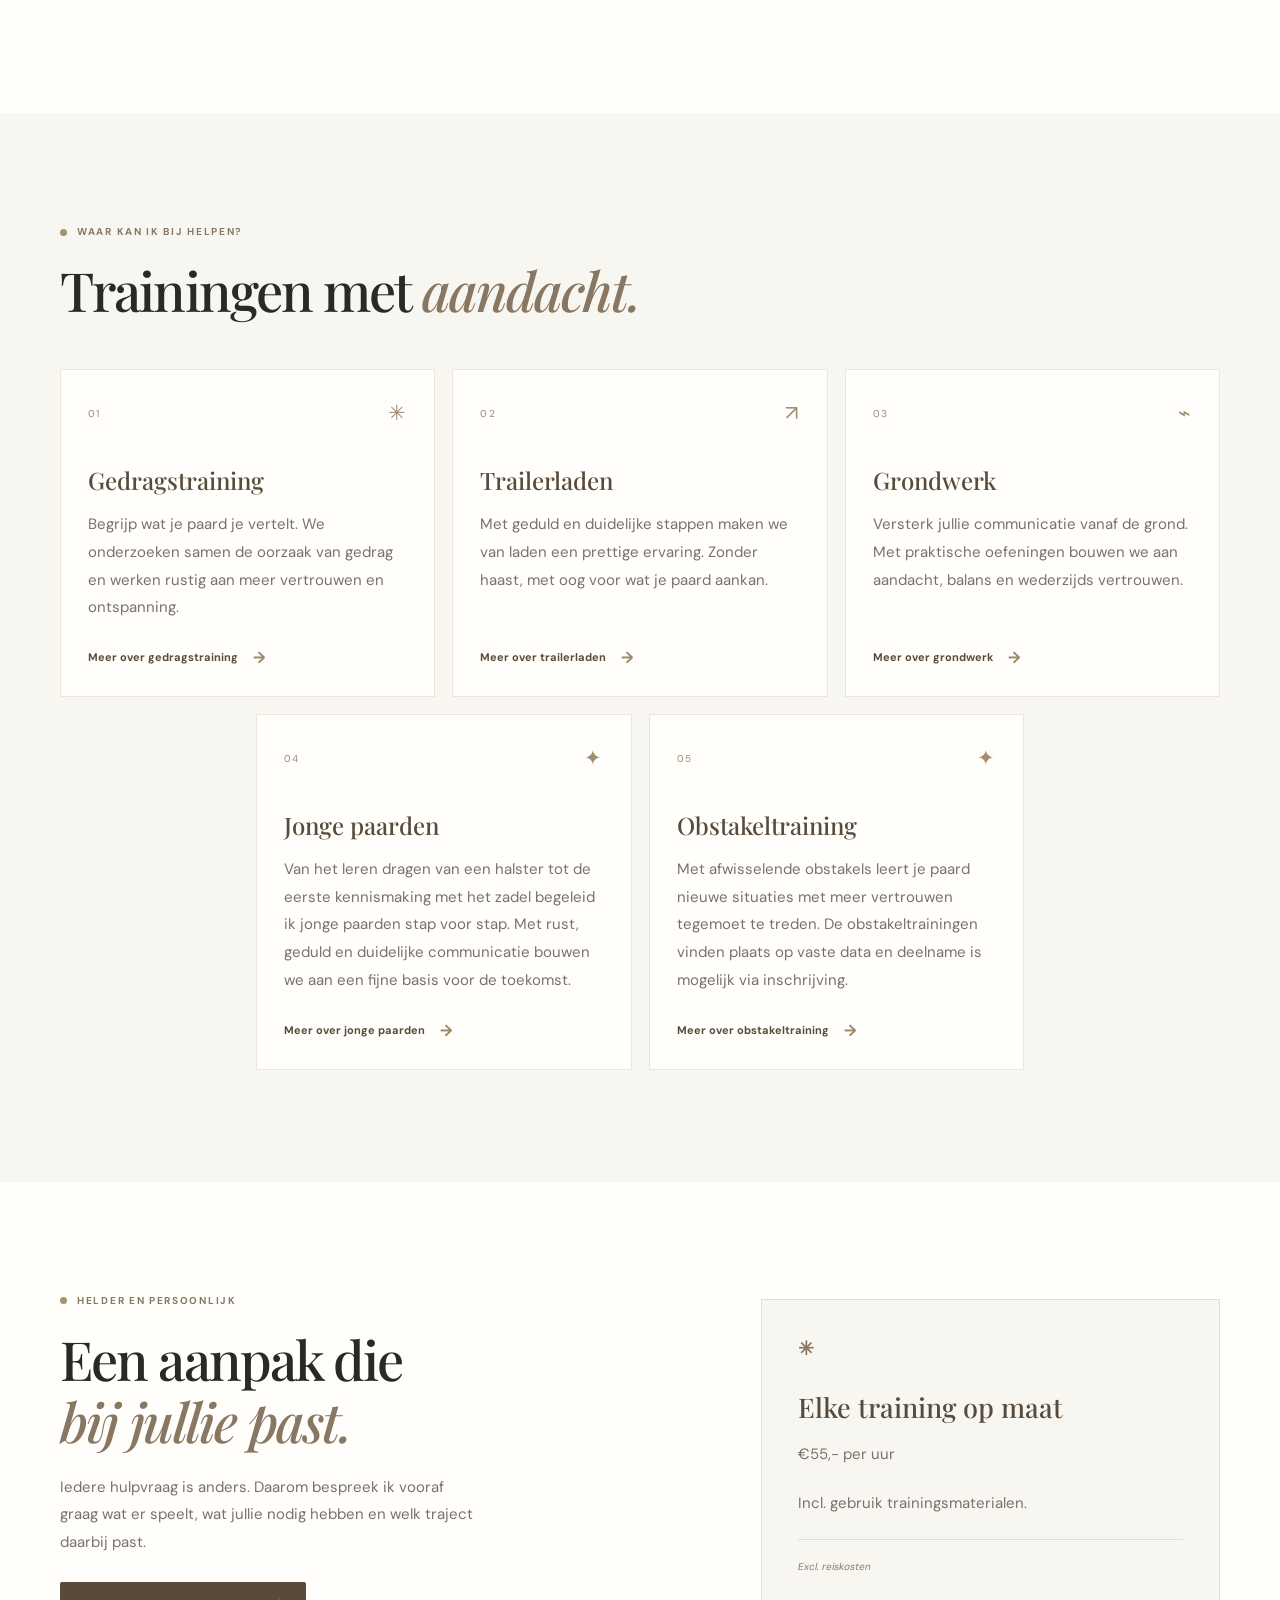
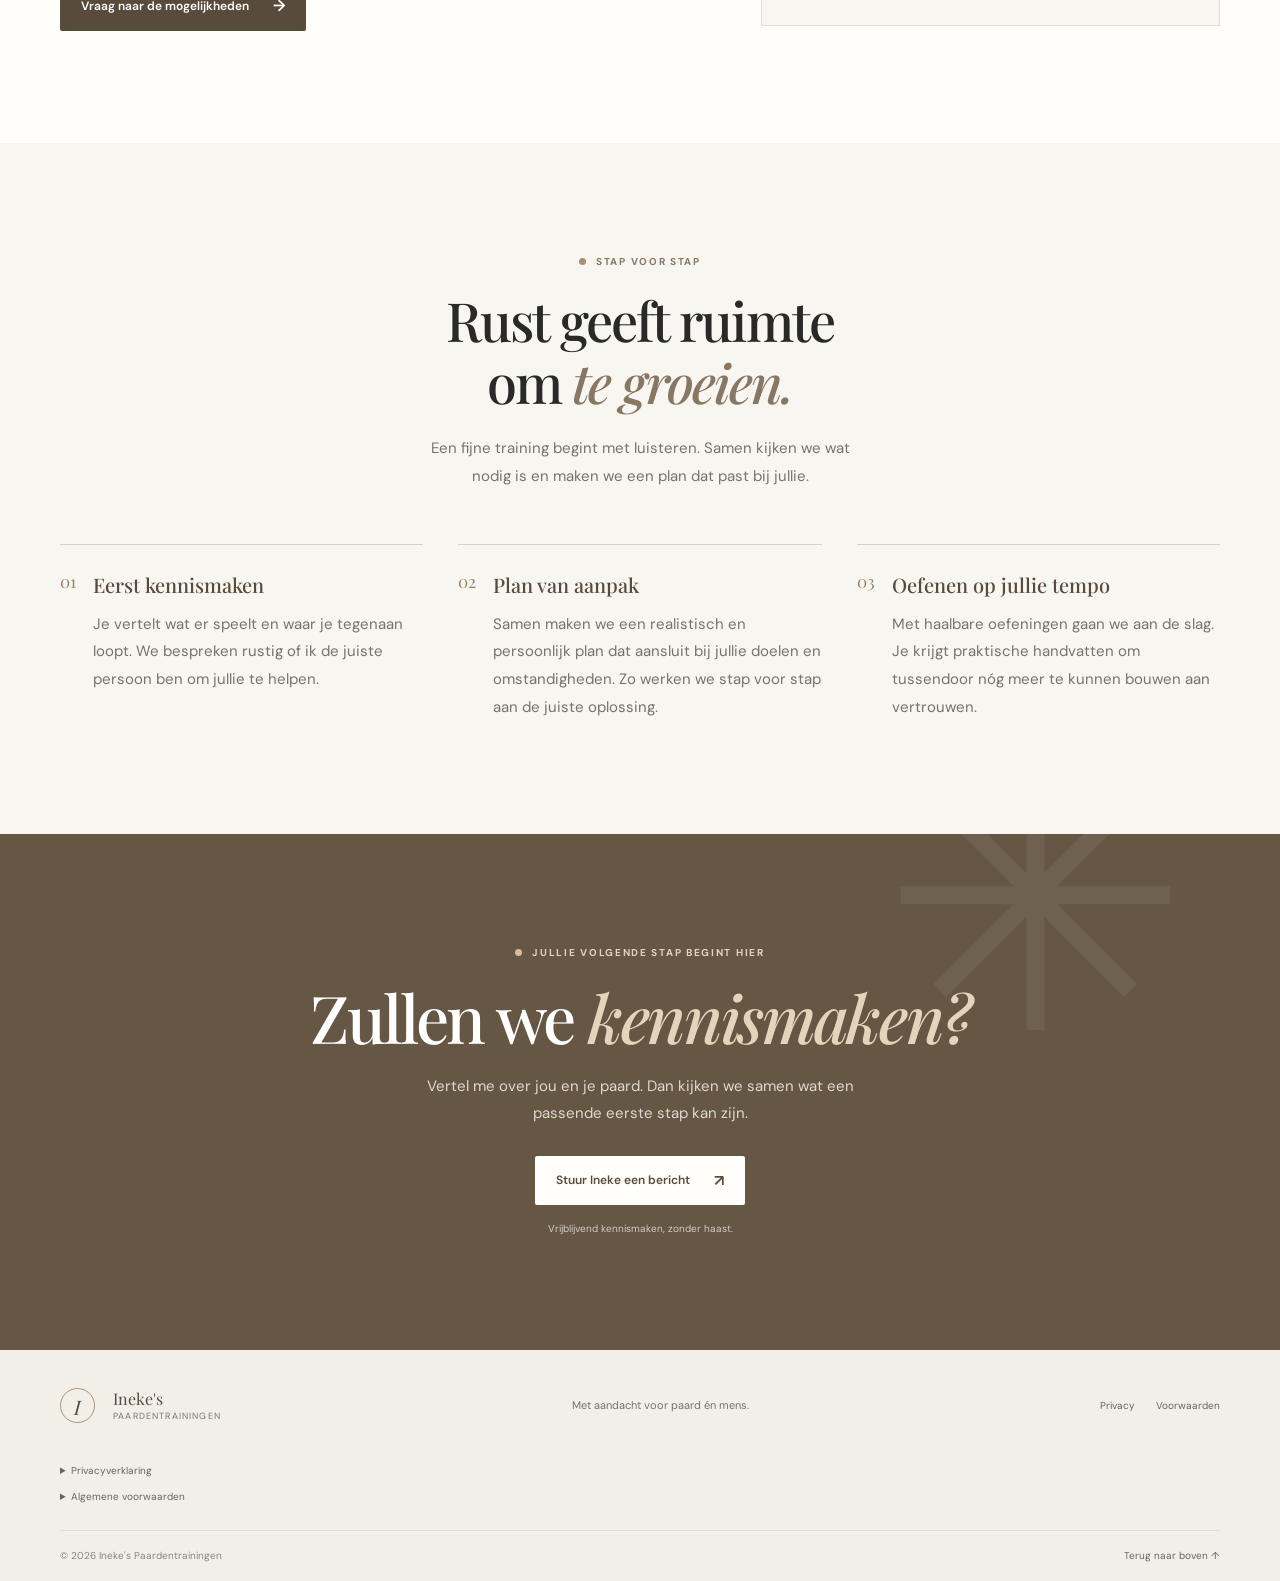
==== commit 86b633fb: "Fotos en uitleg trainingen toegevoegd, tekstje over ineke aangepast" ====
--- a/index.html
+++ b/index.html
@@ -67,25 +67,16 @@
       <div class="container about-grid">
         <div class="about-photo-wrap">
           <img class="about-photo" src="images/ineke.jpg" alt="Ineke samen met een paard tijdens een training" loading="lazy">
-          <div class="photo-caption"><span class="caption-mark">✳</span><span>Rust, vertrouwen<br>en kleine stappen</span></div>
+          <div class="photo-caption"><span class="caption-mark">✳</span><span>Rust, vertrouwen<br>en met plezier</span></div>
         </div>
         <div class="about-copy">
-          <p class="eyebrow"><span class="eyebrow-dot"></span> Aangenaam, ik ben Ineke</p>
-          <h2 id="about-title">Elk paard heeft<br>zijn <em>eigen verhaal.</em></h2>
-          
-          <p> Paarden zijn al jarenlang mijn passie. Als dressuurruiter
-    werd ik Nederlands kampioen ZZ-meertallen en meerdere keren
-    Gronings kampioen. Daarnaast reed ik diverse shows,
-    waaronder de Frisian Proms, Horse Event en AGRAVIS-Cup,
-    en begeleidde ik het team als coach. Ook heb ik zelf een
-    paard opgeleid tot Z2-niveau en train ik momenteel een
-    paard op M-niveau.</p>
-          <p>Naast mijn ervaring in de dressuursport heb ik de 3-jarige
-    opleiding Instructeur Paard en Gedrag afgerond, waarmee ik
-    ORUN-3 bevoegd ben. Deze combinatie van praktijkervaring
-    en kennis van paardengedrag vormt de basis van mijn
-    trainingen: met aandacht, geduld en een persoonlijke aanpak.</p>
-          <a class="text-link" href="#werkwijze">Lees over mijn werkwijze <span aria-hidden="true">→</span></a>      
+          <p class="eyebrow"><span class="eyebrow-dot"></span> Ik ben Ineke</p>
+          <h2 id="about-title">Door paard gevormd<br>en <em>geïnspireerd</em></h2>
+
+          <p>Paarden lopen al van jongs af aan als een rode draad door mijn leven. In de loop der jaren hebben verschillende paarden en bijzondere mensen mijn pad gekruist. Ieder paard heeft mij op zijn eigen manier iets geleerd en mij gevormd tot wie ik vandaag ben, zowel als ruiter als in mijn werk met paarden en hun eigenaren.</p>
+          <p>Mijn nieuwsgierigheid naar paarden, hun gedrag en de samenwerking tussen mens en paard heeft mij altijd gedreven om mezelf verder te ontwikkelen. Daarom heb ik de driejarige opleiding Instructeur Paard en Gedrag (ORUN 3) via E-quine succesvol afgerond.</p>
+          <p>Met de kennis en ervaring die ik heb opgedaan, help ik paarden en hun eigenaren om elkaar beter te begrijpen, vertrouwen op te bouwen en samen te groeien.</p>
+          <a class="text-link" href="mijn-verhaal.html">Lees meer over mijn verhaal en de ervaringen die mij hebben gevormd <span aria-hidden="true">→</span></a>
 
         </div>
       </div>
@@ -176,7 +167,7 @@
           <div class="price-divider"></div>
           <ul class="price-points">
 
-          <p class="price-note">Excl. €0,23 reiskosten per km</p>
+          <p class="price-note">Excl. reiskosten</p>
         </div>
       </div>
     </section>
@@ -200,7 +191,7 @@
           </article>
           <article class="step">
             <span class="step-number">03</span>
-            <div><h3>Oefenen op jullie tempo</h3><p>Met haalbare oefeningen gaan we aan de slag. Je krijgt praktische handvatten om thuis verder te bouwen aan vertrouwen.</p></div>
+            <div><h3>Oefenen op jullie tempo</h3><p>Met haalbare oefeningen gaan we aan de slag. Je krijgt praktische handvatten om tussendoor nóg meer te kunnen bouwen aan vertrouwen.</p></div>
           </article>
         </div>
       </div>
--- a/style.css
+++ b/style.css
@@ -477,6 +477,7 @@
 }
 
 .training-card {
+  position: relative;
   display: flex;
   min-height: 285px;
   flex-direction: column;
@@ -525,6 +526,17 @@
 
 .training-card .text-link {
   margin-top: auto;
+}
+
+.training-card .text-link::after {
+  position: absolute;
+  inset: 0;
+  content: "";
+}
+
+.training-card .text-link:focus-visible::after {
+  outline: 2px solid var(--brown);
+  outline-offset: 3px;
 }
 
 /* Pricing details */
@@ -1403,7 +1415,7 @@
     height: calc(100svh - 78px);
     align-items: center;
     padding-block: clamp(24px, 5vh, 60px);
-    background: var(--warm-white);
+    background: var(--cream);
 }
 
 .training-detail-photo-wrap {
@@ -1708,6 +1720,177 @@
     }
 }
 
+/* Ineke's story page */
+.story-page {
+    padding-top: 0;
+    background: var(--cream);
+}
+
+.story-page main {
+    background: var(--cream);
+}
+
+.story-page .site-header .navigation {
+    min-height: 78px;
+}
+
+.story-page .site-header {
+    position: sticky;
+    top: 0;
+    height: 78px;
+    min-height: 0;
+    background: var(--warm-white);
+}
+
+.story-page .site-header .brand .brand-symbol {
+    width: 58px;
+    height: 58px;
+}
+
+.story-page .site-header .brand .brand-wordmark {
+    width: 165px;
+}
+
+.story-actions {
+    display: flex;
+    align-items: center;
+    gap: 12px;
+}
+
+.story-actions .button {
+    gap: 10px;
+    padding-inline: 14px;
+    white-space: nowrap;
+}
+
+.story-actions .story-back-button {
+    background: var(--cream);
+}
+
+.story-actions .story-back-button:hover {
+    background: var(--sand);
+}
+
+.story-intro {
+    padding-block: clamp(64px, 9vw, 112px) 56px;
+}
+
+.story-content,
+.story-article {
+    width: min(820px, calc(100% - 64px));
+    margin-inline: auto;
+}
+
+.story-intro h1 {
+    margin-bottom: 24px;
+    font-size: clamp(42px, 6vw, 64px);
+}
+
+.story-lead {
+    max-width: 740px;
+    margin-bottom: 0;
+    color: var(--brown);
+    font-size: 18px;
+    line-height: 1.8;
+}
+
+.story-article {
+    padding-block: 64px 96px;
+}
+
+.story-article section {
+    margin-bottom: 48px;
+}
+
+.story-article h2 {
+    margin-bottom: 16px;
+    font-size: clamp(26px, 3.5vw, 34px);
+}
+
+.story-article p {
+    margin-bottom: 16px;
+    font-size: 16px;
+    line-height: 1.9;
+}
+
+.story-article p:last-child {
+    margin-bottom: 0;
+}
+
+.story-back-link {
+    display: inline-flex;
+    margin-top: 8px;
+}
+
+@media (min-width: 769px) {
+    .story-page .site-header {
+        height: 78px;
+        min-height: 0;
+    }
+
+    .story-page .site-header .navigation {
+        height: 100%;
+        min-height: 0;
+    }
+}
+
+@media (max-width: 640px) {
+    .story-content,
+    .story-article {
+        width: calc(100% - 40px);
+    }
+
+    .story-page .site-header {
+        height: auto;
+    }
+
+    .story-page .site-header .navigation {
+        width: calc(100% - 40px);
+        min-height: 0;
+        flex-wrap: wrap;
+        gap: 8px;
+        padding-block: 8px;
+    }
+
+    .story-actions {
+        width: 100%;
+        justify-content: flex-end;
+        gap: 8px;
+    }
+
+    .story-actions .button {
+        min-height: 38px;
+        gap: 6px;
+        padding-inline: 10px;
+        font-size: 10px;
+    }
+
+    .story-intro {
+        padding-block: 56px 40px;
+    }
+
+    .story-intro h1 {
+        font-size: clamp(38px, 11vw, 48px);
+    }
+
+    .story-lead {
+        font-size: 16px;
+    }
+
+    .story-article {
+        padding-block: 44px 64px;
+    }
+
+    .story-article section {
+        margin-bottom: 36px;
+    }
+
+    .story-article p {
+        font-size: 15px;
+    }
+
+}
+
 /* HEADER VERKLEINT GELIJKMATIG BIJ SCROLLEN */
 
 @media (min-width: 769px) {
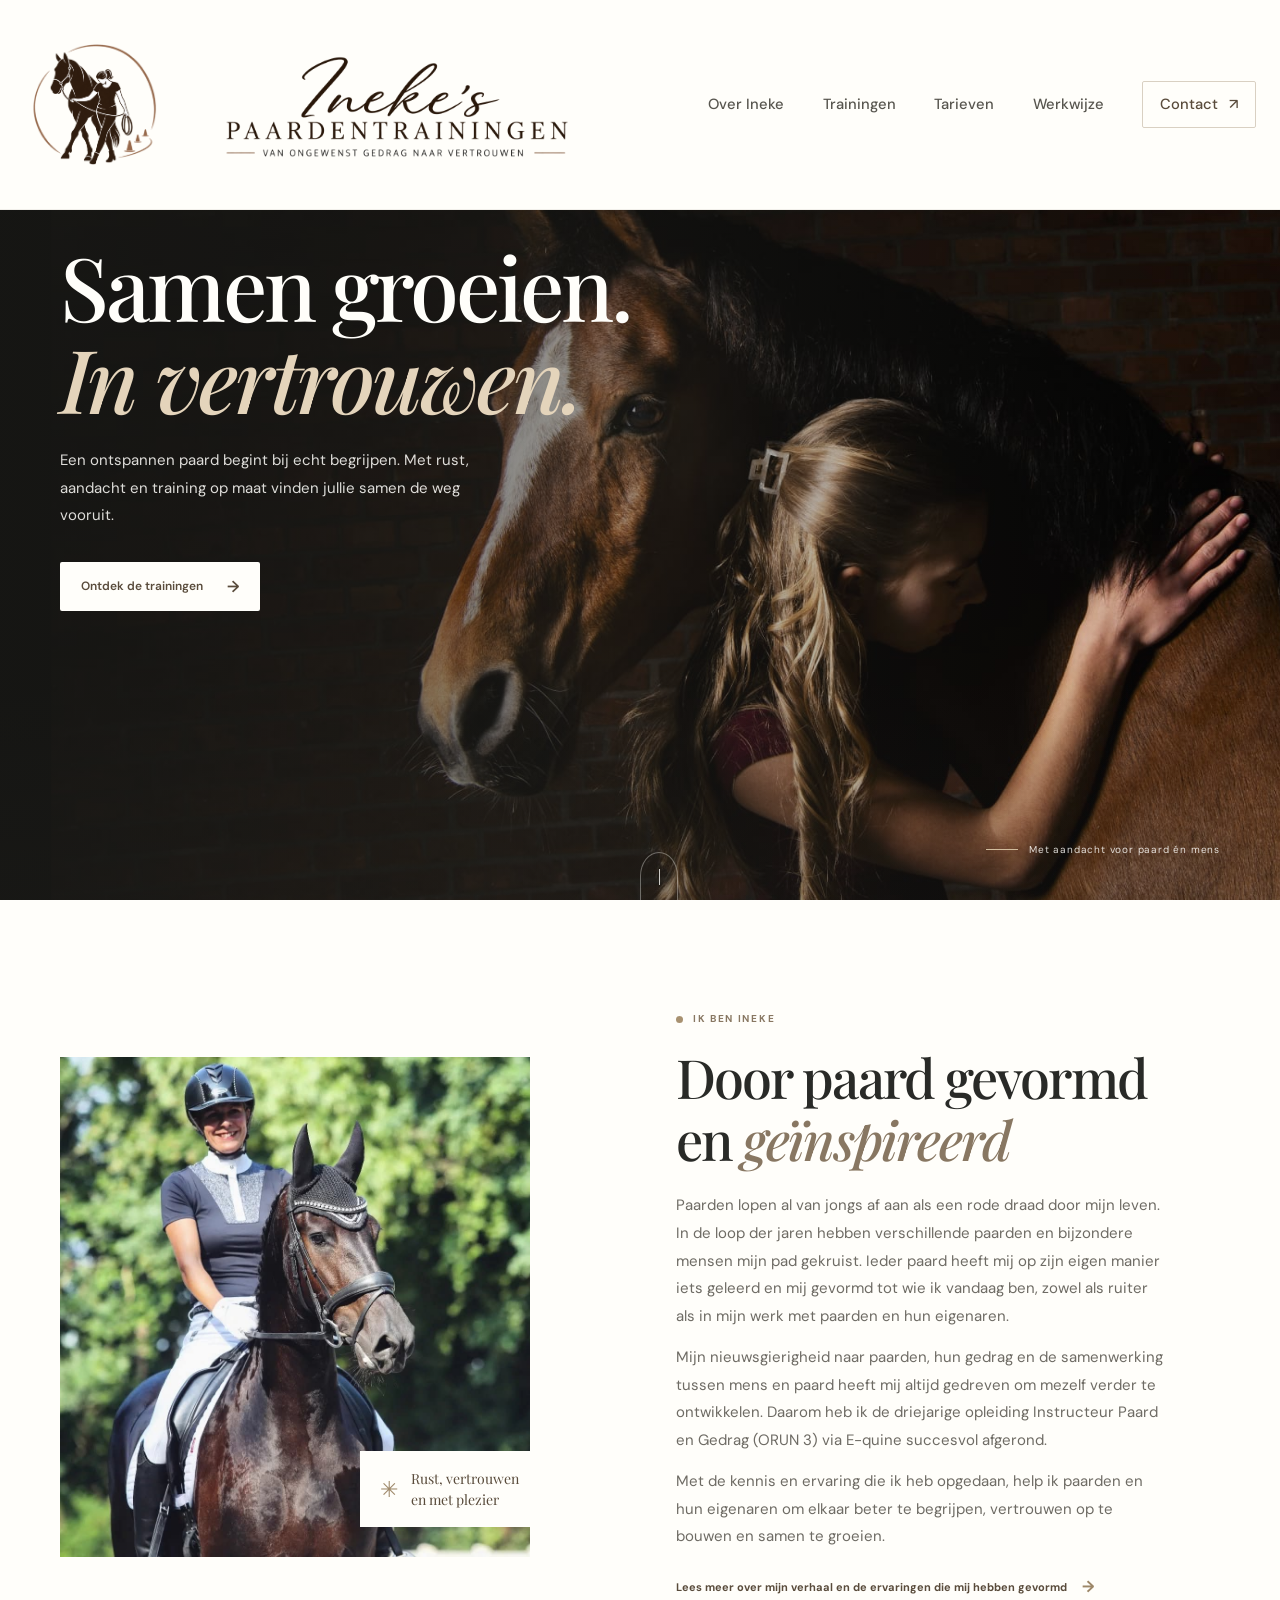
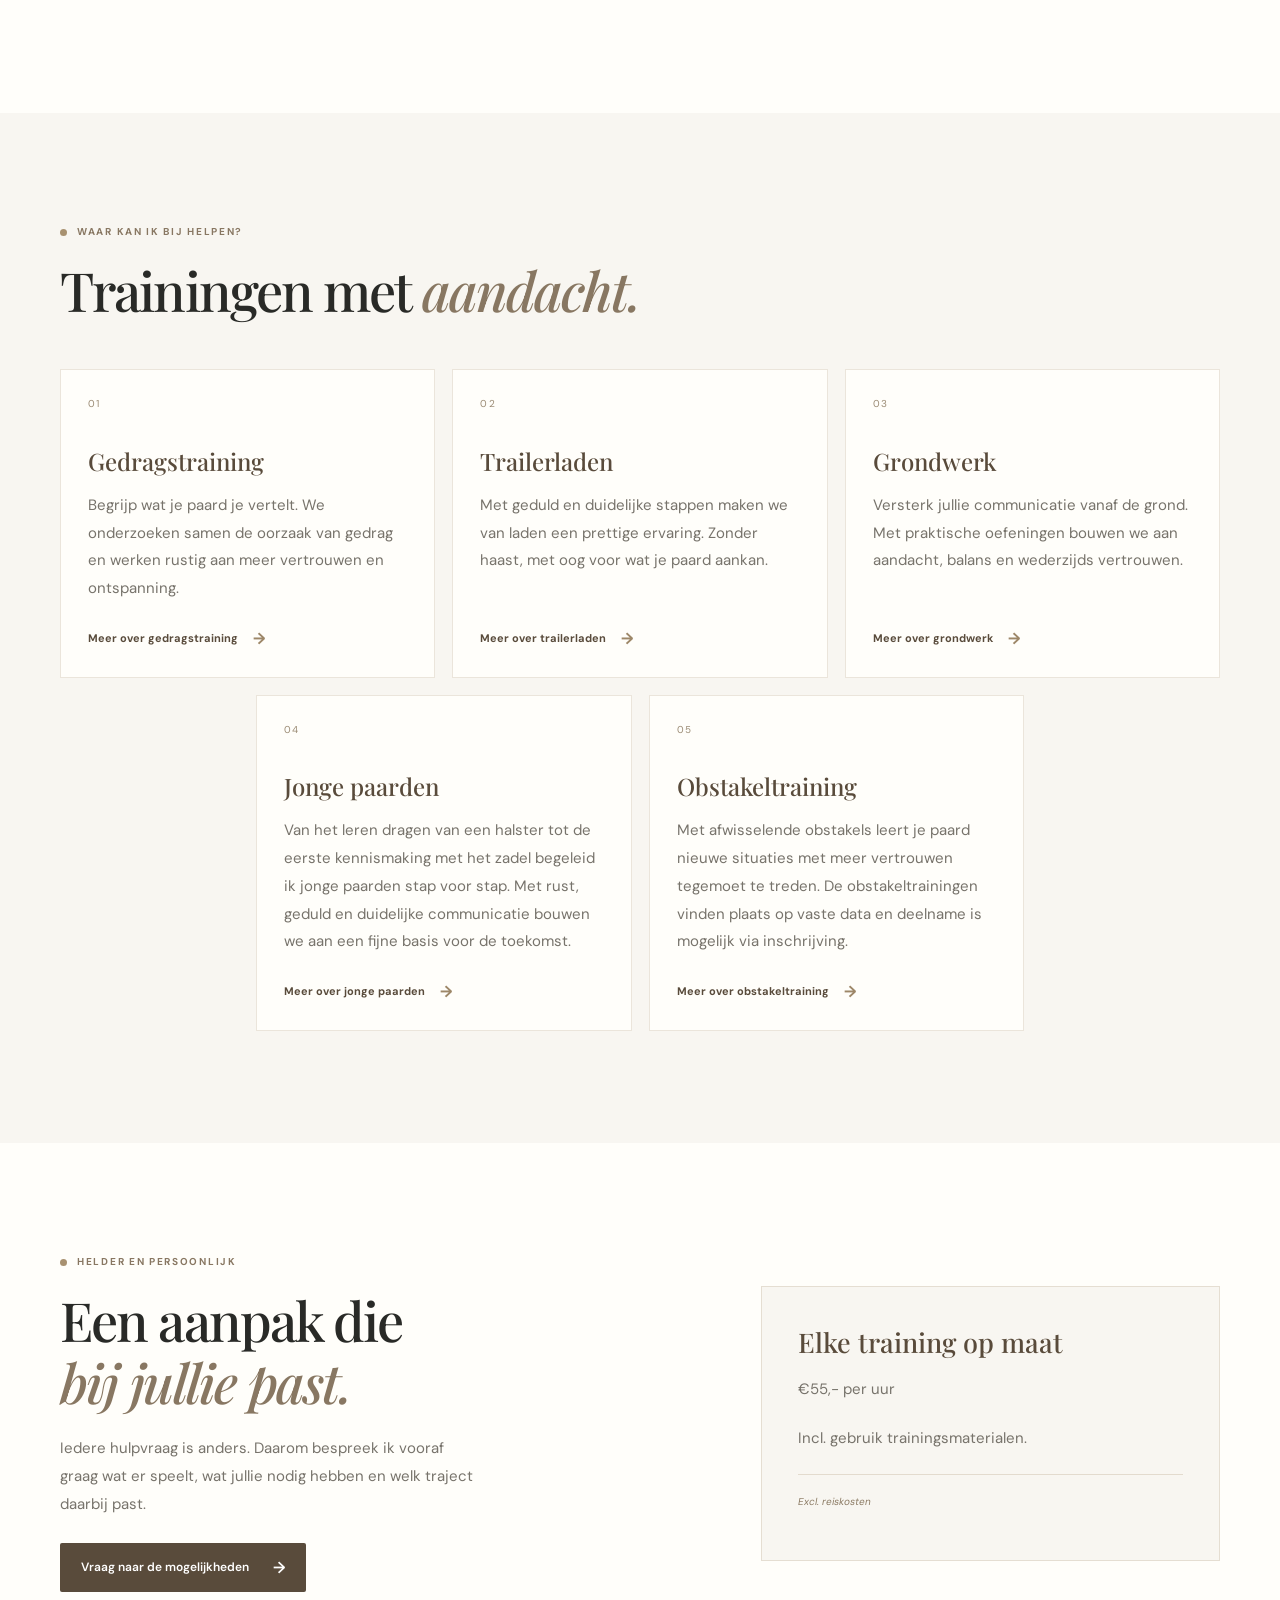
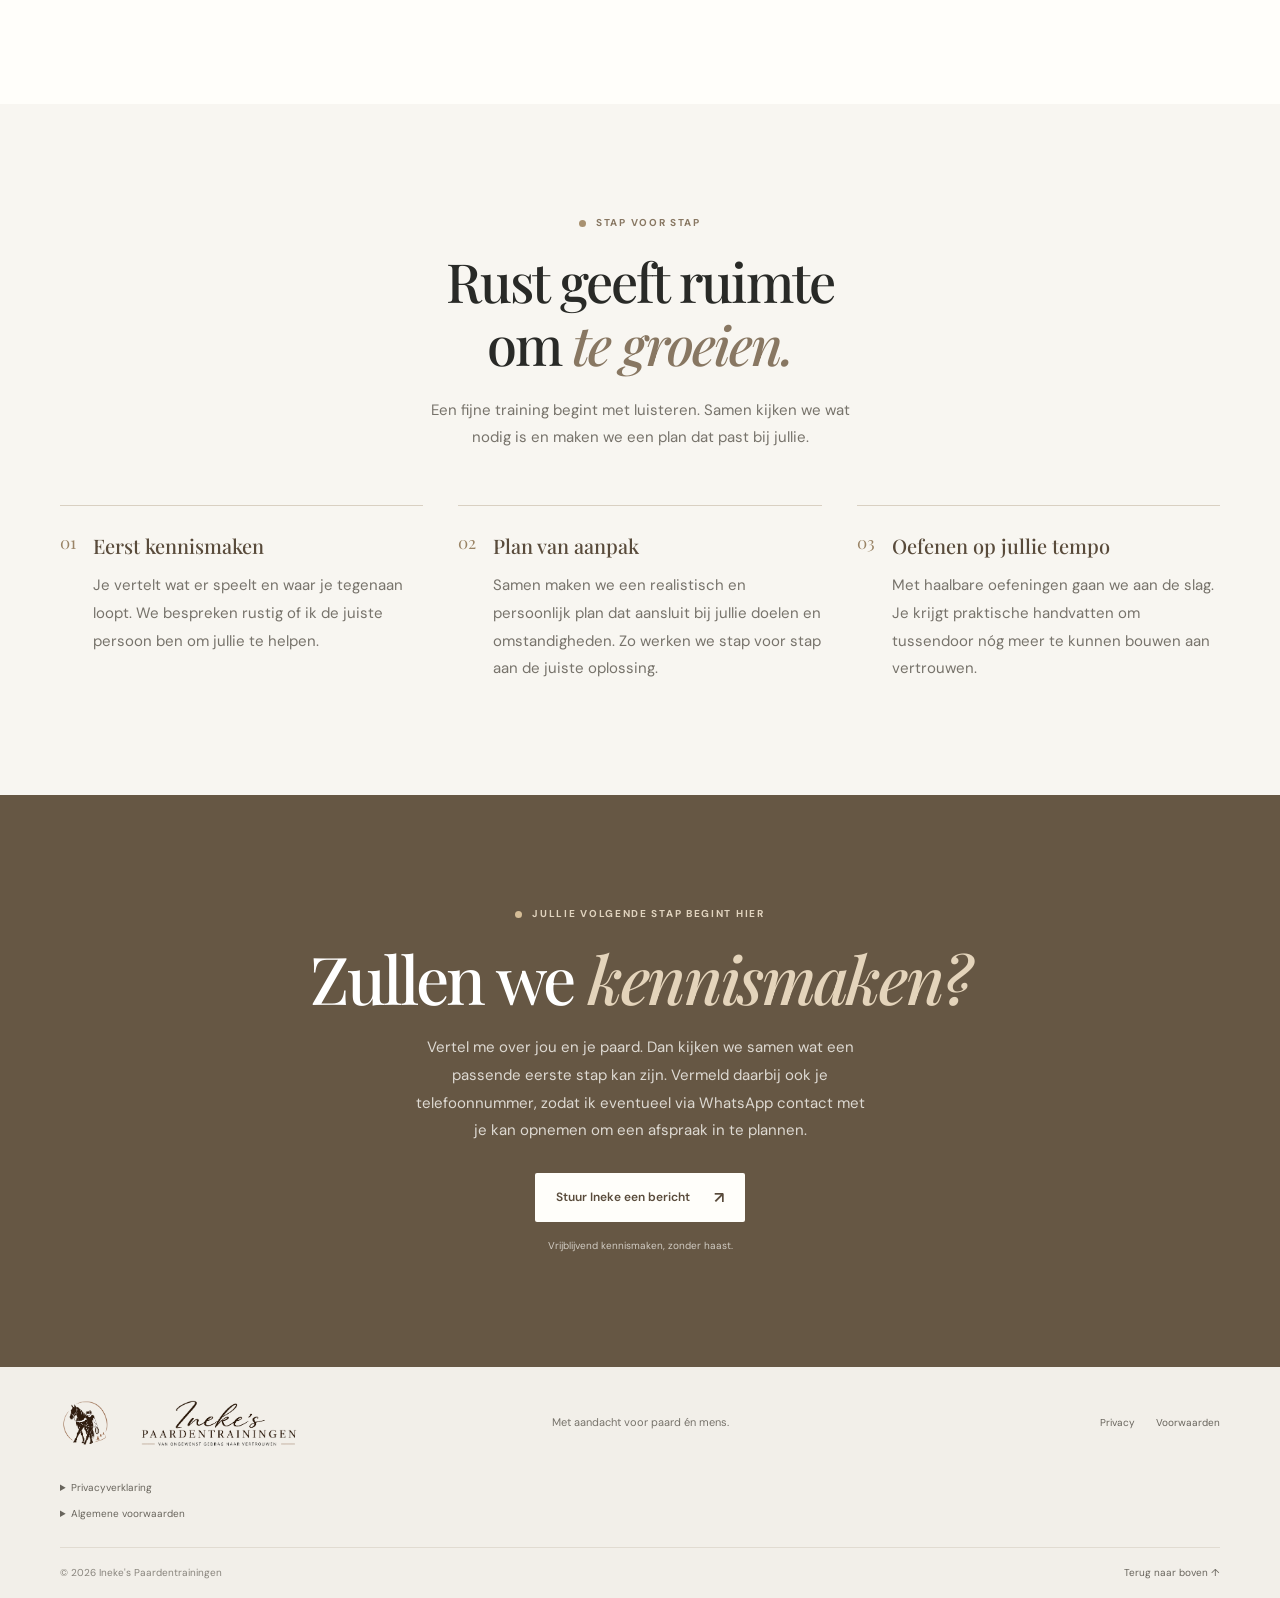
==== commit e2e8ca3b: "foto" ====
--- a/index.html
+++ b/index.html
@@ -48,9 +48,9 @@
   </header>
 
   <main>
-    <!-- Introductory hero: replace the image source with your own horse photograph -->
+    <!-- Introductory hero -->
     <section class="hero" id="home" aria-labelledby="hero-title">
-      <img class="hero-image" src="images/hero.jpg" alt="Een paard in alle rust in de natuur">
+      <img class="hero-image" src="images/vingino-knuffel.jpeg" alt="Knuffelmoment met Vingino">
       <div class="hero-shade"></div>
       <div class="hero-content container">
         <p class="eyebrow hero-eyebrow"><span></span> Persoonlijke paardentraining</p>
@@ -94,29 +94,26 @@
 
         <div class="training-grid">
           <article class="training-card">
-            <div class="card-topline"><span>01</span><span class="card-symbol" aria-hidden="true">✳</span></div>
+            <div class="card-topline"><span>01</span></div>
             <h3>Gedragstraining</h3>
             <p>Begrijp wat je paard je vertelt. We onderzoeken samen de oorzaak van gedrag en werken rustig aan meer vertrouwen en ontspanning.</p>
             <a class="text-link" href="gedragstraining.html">Meer over gedragstraining <span aria-hidden="true">→</span></a>
           </article>
           <article class="training-card">
-            <div class="card-topline"><span>02</span><span class="card-symbol" aria-hidden="true">↗</span></div>
+            <div class="card-topline"><span>02</span></div>
             <h3>Trailerladen</h3>
             <p>Met geduld en duidelijke stappen maken we van laden een prettige ervaring. Zonder haast, met oog voor wat je paard aankan.</p>
             <a class="text-link" href="trailerladen.html">Meer over trailerladen <span aria-hidden="true">→</span></a>
           </article>
           <article class="training-card">
-            <div class="card-topline"><span>03</span><span class="card-symbol" aria-hidden="true">⌁</span></div>
+            <div class="card-topline"><span>03</span></div>
             <h3>Grondwerk</h3>
             <p>Versterk jullie communicatie vanaf de grond. Met praktische oefeningen bouwen we aan aandacht, balans en wederzijds vertrouwen.</p>
             <a class="text-link" href="grondwerk.html">Meer over grondwerk <span aria-hidden="true">→</span></a>
           </article>
 <!-- Training 4: Jonge paarden -->
 <article class="training-card">
-    <div class="card-topline">
-        <span>04</span>
-        <span class="card-symbol">✦</span>
-    </div>
+    <div class="card-topline"><span>04</span></div>
     <h3>Jonge paarden</h3>
     <p>
         Van het leren dragen van een halster tot de eerste
@@ -131,10 +128,7 @@
 </article>
 <!-- Training 5: Obstakeltraining -->
 <article class="training-card">
-    <div class="card-topline">
-        <span>05</span>
-        <span class="card-symbol">✦</span>
-    </div>
+    <div class="card-topline"><span>05</span></div>
     <h3>Obstakeltraining</h3>
     <p>
         Met afwisselende obstakels leert je paard nieuwe
@@ -160,7 +154,6 @@
           <a class="button button-dark" href="#contact">Vraag naar de mogelijkheden <span aria-hidden="true">→</span></a>
         </div>
         <div class="price-panel">
-          <div class="price-panel-top"><span class="price-leaf" aria-hidden="true">✳</span></div>
           <h3>Elke training op maat</h3>
           <p>€55,- per uur</p>
           <p>Incl. gebruik trainingsmaterialen.</p>
@@ -199,12 +192,11 @@
 
     <!-- Contact call to action; replace the example email address before publishing -->
     <section class="contact section-space" id="contact" aria-labelledby="contact-title">
-      <div class="contact-decoration" aria-hidden="true">✳</div>
       <div class="container contact-inner">
         <p class="eyebrow"><span class="eyebrow-dot"></span> Jullie volgende stap begint hier</p>
         <h2 id="contact-title">Zullen we <em>kennismaken?</em></h2>
-        <p>Vertel me over jou en je paard. Dan kijken we samen wat een passende eerste stap kan zijn.</p>
-        <a class="button button-light" href="mailto:info@inekepaarden.example?subject=Kennismaking%20paardentraining">Stuur Ineke een bericht <span aria-hidden="true">↗</span></a>
+        <p>Vertel me over jou en je paard. Dan kijken we samen wat een passende eerste stap kan zijn. Vermeld daarbij ook je telefoonnummer, zodat ik eventueel via WhatsApp contact met je kan opnemen om een afspraak in te plannen.</p>
+        <a class="button button-light" href="mailto:inekespaardentrainingen@outlook.com?subject=Contact%20via%20Ineke's%20Paardentrainingen&amp;body=Hoi%20Ineke,%0D%0A%0D%0A%0D%0AMijn%20telefoonnummer%20(optioneel):%0D%0A%0D%0AJe%20mag%20mij%20via%20WhatsApp%20benaderen:%20ja/nee">Stuur Ineke een bericht <span aria-hidden="true">↗</span></a>
         <span class="contact-note">Vrijblijvend kennismaken, zonder haast.</span>
       </div>
     </section>
@@ -214,8 +206,8 @@
   <footer class="site-footer">
     <div class="container footer-main">
       <a class="brand footer-brand" href="#home" aria-label="Ineke's Paardentrainingen, naar boven">
-        <span class="brand-mark" aria-hidden="true">I</span>
-        <span class="brand-name">Ineke's <span>Paardentrainingen</span></span>
+        <img src="images/logo-beeld.png" alt="" class="brand-symbol">
+        <img src="images/logo-tekst.png" alt="Ineke's Paardentrainingen" class="brand-wordmark">
       </a>
       <p>Met aandacht voor paard én mens.</p>
       <div class="footer-links">
--- a/style.css
+++ b/style.css
@@ -191,7 +191,7 @@
   min-height: calc(100svh - 175px);
   align-items: center;
   overflow: hidden;
-  background: #4c4940;
+  background: #000;
   color: #fffefa;
 }
 
@@ -205,7 +205,8 @@
 
 .hero-image {
   object-fit: cover;
-  object-position: center 53%;
+  object-position: center;
+  transform: translateX(10%) scale(1.12);
 }
 
 .hero-image.image-unavailable,
@@ -742,11 +743,24 @@
   background: #f2efe9;
 }
 
+.site-footer .footer-brand {
+  gap: 12px;
+}
+
+.site-footer .footer-brand .brand-symbol {
+  width: 52px;
+  height: 52px;
+}
+
+.site-footer .footer-brand .brand-wordmark {
+  width: 190px;
+}
+
 .footer-main {
-  display: flex;
+  display: grid;
+  grid-template-columns: 1fr auto 1fr;
   min-height: 112px;
   align-items: center;
-  justify-content: space-between;
   gap: 24px;
 }
 
@@ -754,10 +768,12 @@
   margin: 0;
   color: #77736b;
   font-size: 11px;
+  text-align: center;
 }
 
 .footer-links {
   display: flex;
+  justify-self: end;
   gap: 21px;
 }
 
@@ -938,7 +954,9 @@
   }
 
   .hero-image {
-    object-position: 62% center;
+    object-fit: cover;
+    object-position: center;
+    transform: translateX(8%) scale(1.1);
   }
 
   .hero-shade {
@@ -1055,11 +1073,21 @@
   }
 
   .footer-main {
+    display: flex;
     min-height: 0;
     flex-wrap: wrap;
     justify-content: flex-start;
     gap: 17px 26px;
     padding-block: 27px;
+  }
+
+  .site-footer .footer-brand .brand-symbol {
+    width: 42px;
+    height: 42px;
+  }
+
+  .site-footer .footer-brand .brand-wordmark {
+    width: 150px;
   }
 
   .footer-main > p {
@@ -1316,7 +1344,7 @@
 
     /* Vaste ruimte voor de grote header */
     body {
-        padding-top: 264px;
+        padding-top: 210px;
     }
 
     /* Witte header wordt dynamisch kleiner */
@@ -1325,7 +1353,7 @@
         top: 0;
         left: 0;
         right: 0;
-        height: var(--header-height, 264px);
+        height: var(--header-height, 210px);
         min-height: 0;
     }
 
@@ -1339,8 +1367,8 @@
 
     /* Paard + Ineke */
     .site-header .brand .brand-symbol {
-        width: var(--symbol-size, 175px);
-        height: var(--symbol-size, 175px);
+        width: var(--symbol-size, 145px);
+        height: var(--symbol-size, 145px);
         transition: none;
     }
 
@@ -1363,7 +1391,7 @@
 @media (min-width: 769px) {
 
     .hero {
-        height: calc(100svh - 264px);
+        height: calc(100svh - 210px);
         min-height: 0;
         padding-top: 0;
         align-items: flex-start;
@@ -1391,7 +1419,7 @@
 
     /* Tekstlogo groter, maar passend op het scherm */
     .site-header .brand .brand-wordmark {
-        width: min(var(--wordmark-width, 480px), 38vw);
+        width: min(var(--wordmark-width, 420px), 38vw);
     }
 
 }
@@ -1895,7 +1923,7 @@
 
 @media (min-width: 769px) {
     .site-header {
-        height: var(--header-height, 264px);
+        height: var(--header-height, 210px);
         min-height: 0;
     }
 
@@ -1911,3 +1939,283 @@
         align-items: center;
     }
 }
+
+/* The behavior-training copy can exceed a single viewport. */
+body.training-detail-page.behavior-detail-page {
+    height: auto;
+    min-height: 100svh;
+    overflow-y: auto;
+}
+
+.behavior-detail-page .behavior-intro-copy {
+    margin-bottom: 15px;
+    color: #6e6b64;
+    font-size: 15px;
+    line-height: 1.7;
+}
+
+.behavior-detail-page .behavior-intro-copy strong {
+    font-weight: 700;
+}
+
+.behavior-detail-page .training-detail-intro {
+    height: auto;
+    min-height: calc(100svh - 78px);
+}
+
+.behavior-detail-page .training-detail-copy h1 {
+    font-size: clamp(34px, 3.8vw, 46px);
+}
+
+.behavior-detail-page .training-detail-copy h1 strong {
+    font-weight: 600;
+}
+
+.behavior-detail-page .training-detail-copy > p:not(.eyebrow, .lead) {
+    font-size: 15px;
+    line-height: 1.7;
+}
+
+@media (min-width: 641px) and (max-width: 768px) {
+    .behavior-detail-page .training-detail-intro {
+        min-height: calc(100svh - 79px);
+    }
+}
+
+@media (max-width: 640px) {
+    .behavior-detail-page .training-detail-intro {
+        min-height: calc(100svh - 69px);
+    }
+
+    .behavior-detail-page .behavior-intro-copy {
+        font-size: 14px;
+        line-height: 1.65;
+    }
+
+    .behavior-detail-page .training-detail-copy h1 {
+        font-size: clamp(30px, 8vw, 38px);
+    }
+
+    .behavior-detail-page .training-detail-copy > p:not(.eyebrow, .lead) {
+        font-size: 14px;
+        line-height: 1.65;
+    }
+}
+
+body.training-detail-page.trailer-detail-page {
+    height: auto;
+    min-height: 100svh;
+    overflow-y: auto;
+}
+
+.trailer-detail-page .training-detail-intro {
+    height: auto;
+    min-height: calc(100svh - 78px);
+}
+
+.trailer-detail-page .training-detail-copy h1 {
+    font-size: clamp(34px, 3.8vw, 46px);
+}
+
+.trailer-detail-page .training-detail-copy > p:not(.eyebrow, .lead) {
+    color: #6e6b64;
+    font-size: 15px;
+    line-height: 1.7;
+}
+
+@media (min-width: 641px) and (max-width: 768px) {
+    .trailer-detail-page .training-detail-intro {
+        min-height: calc(100svh - 79px);
+    }
+}
+
+@media (max-width: 640px) {
+    .trailer-detail-page .training-detail-intro {
+        min-height: calc(100svh - 69px);
+    }
+
+    .trailer-detail-page .training-detail-copy h1 {
+        font-size: clamp(30px, 8vw, 38px);
+    }
+
+    .trailer-detail-page .training-detail-copy > p:not(.eyebrow, .lead) {
+        font-size: 14px;
+        line-height: 1.65;
+    }
+}
+
+body.training-detail-page.groundwork-detail-page {
+    height: auto;
+    min-height: 100svh;
+    overflow-y: auto;
+}
+
+.groundwork-detail-page .training-detail-intro {
+    height: auto;
+    min-height: calc(100svh - 78px);
+}
+
+.groundwork-detail-page .training-detail-copy h1 {
+    font-size: clamp(34px, 3.8vw, 46px);
+}
+
+.groundwork-detail-page .training-detail-copy > p:not(.eyebrow, .lead) {
+    color: #6e6b64;
+    font-size: 15px;
+    line-height: 1.7;
+}
+
+@media (min-width: 641px) and (max-width: 768px) {
+    .groundwork-detail-page .training-detail-intro {
+        min-height: calc(100svh - 79px);
+    }
+}
+
+@media (max-width: 640px) {
+    .groundwork-detail-page .training-detail-intro {
+        min-height: calc(100svh - 69px);
+    }
+
+    .groundwork-detail-page .training-detail-copy h1 {
+        font-size: clamp(30px, 8vw, 38px);
+    }
+
+    .groundwork-detail-page .training-detail-copy > p:not(.eyebrow, .lead) {
+        font-size: 14px;
+        line-height: 1.65;
+    }
+}
+
+.groundwork-detail-page .training-detail-photo-wrap {
+    display: flex;
+    height: auto;
+    flex-direction: column;
+    background: transparent;
+}
+
+.groundwork-detail-page .training-detail-photo-wrap .about-photo {
+    height: min(500px, calc(100svh - 210px));
+    flex: 0 0 auto;
+}
+
+.groundwork-detail-page .photo-credit {
+    align-self: flex-end;
+    margin-top: 4px;
+    color: var(--muted);
+    font-size: 10px;
+    line-height: 1.4;
+}
+
+@media (min-width: 641px) and (max-width: 768px) {
+    .groundwork-detail-page .training-detail-photo-wrap .about-photo {
+        height: min(320px, calc(100svh - 300px));
+    }
+}
+
+@media (max-width: 640px) {
+    .groundwork-detail-page .training-detail-photo-wrap .about-photo {
+        height: clamp(130px, 24svh, 200px);
+    }
+}
+
+@media (max-width: 640px) and (max-height: 600px) {
+    .groundwork-detail-page .training-detail-photo-wrap .about-photo {
+        height: clamp(110px, 20svh, 130px);
+    }
+}
+
+body.training-detail-page.young-horses-detail-page {
+    height: auto;
+    min-height: 100svh;
+    overflow-y: auto;
+}
+
+.young-horses-detail-page .training-detail-intro {
+    height: auto;
+    min-height: calc(100svh - 78px);
+}
+
+.young-horses-detail-page .training-detail-copy h1 {
+    font-size: clamp(34px, 3.8vw, 46px);
+}
+
+.young-horses-detail-page .training-detail-copy > p:not(.eyebrow, .lead) {
+    color: #6e6b64;
+    font-size: 15px;
+    line-height: 1.7;
+}
+
+.training-detail-page.young-horses-detail-page .training-detail-copy > p:not(.eyebrow, .lead).young-horses-note {
+    margin-top: 1.5em;
+    color: var(--muted);
+    font-size: 13px;
+    line-height: 1.6;
+}
+
+@media (min-width: 641px) and (max-width: 768px) {
+    .young-horses-detail-page .training-detail-intro {
+        min-height: calc(100svh - 79px);
+    }
+}
+
+@media (max-width: 640px) {
+    .young-horses-detail-page .training-detail-intro {
+        min-height: calc(100svh - 69px);
+    }
+
+    .young-horses-detail-page .training-detail-copy h1 {
+        font-size: clamp(30px, 8vw, 38px);
+    }
+
+    .young-horses-detail-page .training-detail-copy > p:not(.eyebrow, .lead) {
+        font-size: 14px;
+        line-height: 1.65;
+    }
+
+    .training-detail-page.young-horses-detail-page .training-detail-copy > p:not(.eyebrow, .lead).young-horses-note {
+        font-size: 12px;
+        line-height: 1.55;
+    }
+}
+
+body.training-detail-page.obstacle-detail-page {
+    height: auto;
+    min-height: 100svh;
+    overflow-y: auto;
+}
+
+.obstacle-detail-page .training-detail-intro {
+    height: auto;
+    min-height: calc(100svh - 78px);
+}
+
+.obstacle-detail-page .training-detail-copy h1 {
+    font-size: clamp(34px, 3.8vw, 46px);
+}
+
+.obstacle-detail-page .training-detail-copy > p.obstacle-detail-copy {
+    color: #6e6b64;
+    font-size: 15px;
+    line-height: 1.7;
+}
+
+@media (min-width: 641px) and (max-width: 768px) {
+    .obstacle-detail-page .training-detail-intro {
+        min-height: calc(100svh - 79px);
+    }
+}
+
+@media (max-width: 640px) {
+    .obstacle-detail-page .training-detail-intro {
+        min-height: calc(100svh - 69px);
+    }
+
+    .obstacle-detail-page .training-detail-copy h1 {
+        font-size: clamp(30px, 8vw, 38px);
+    }
+
+    .obstacle-detail-page .training-detail-copy > p.obstacle-detail-copy {
+        font-size: 14px;
+        line-height: 1.65;
+    }
+}
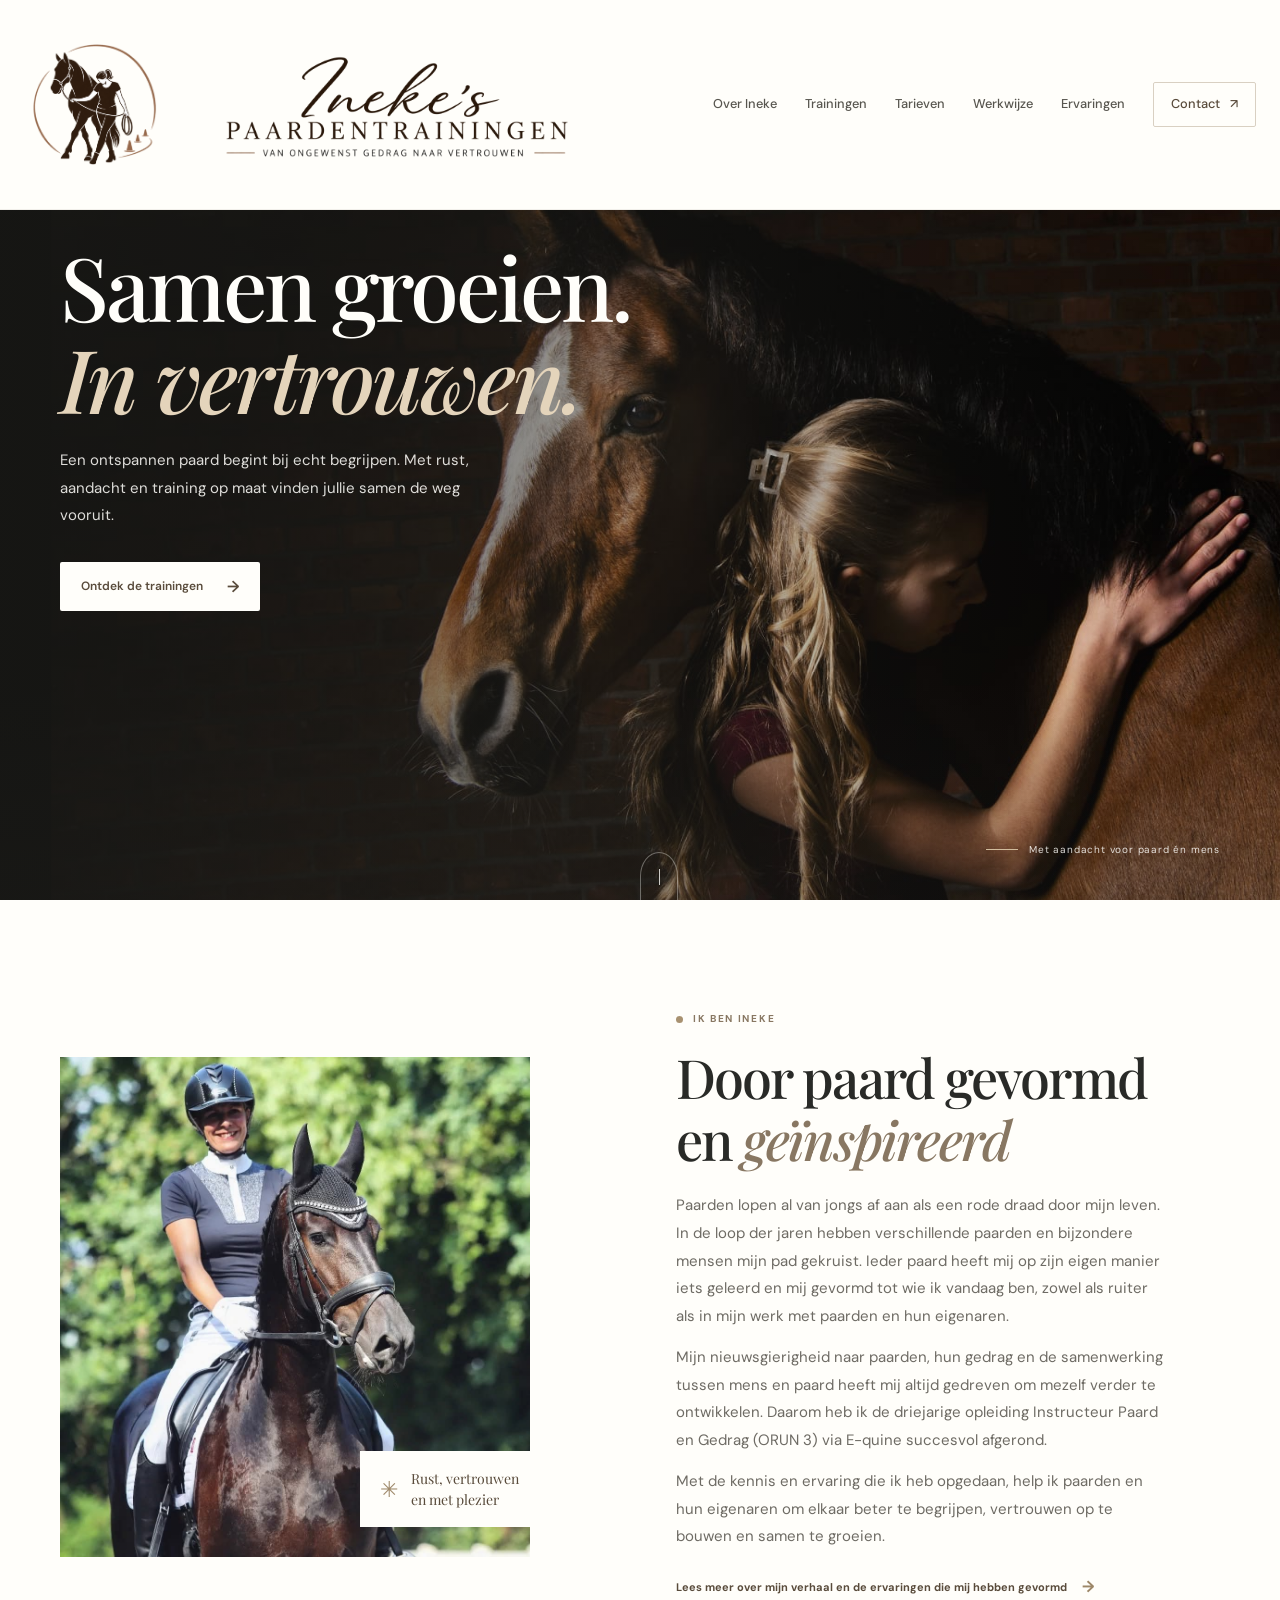
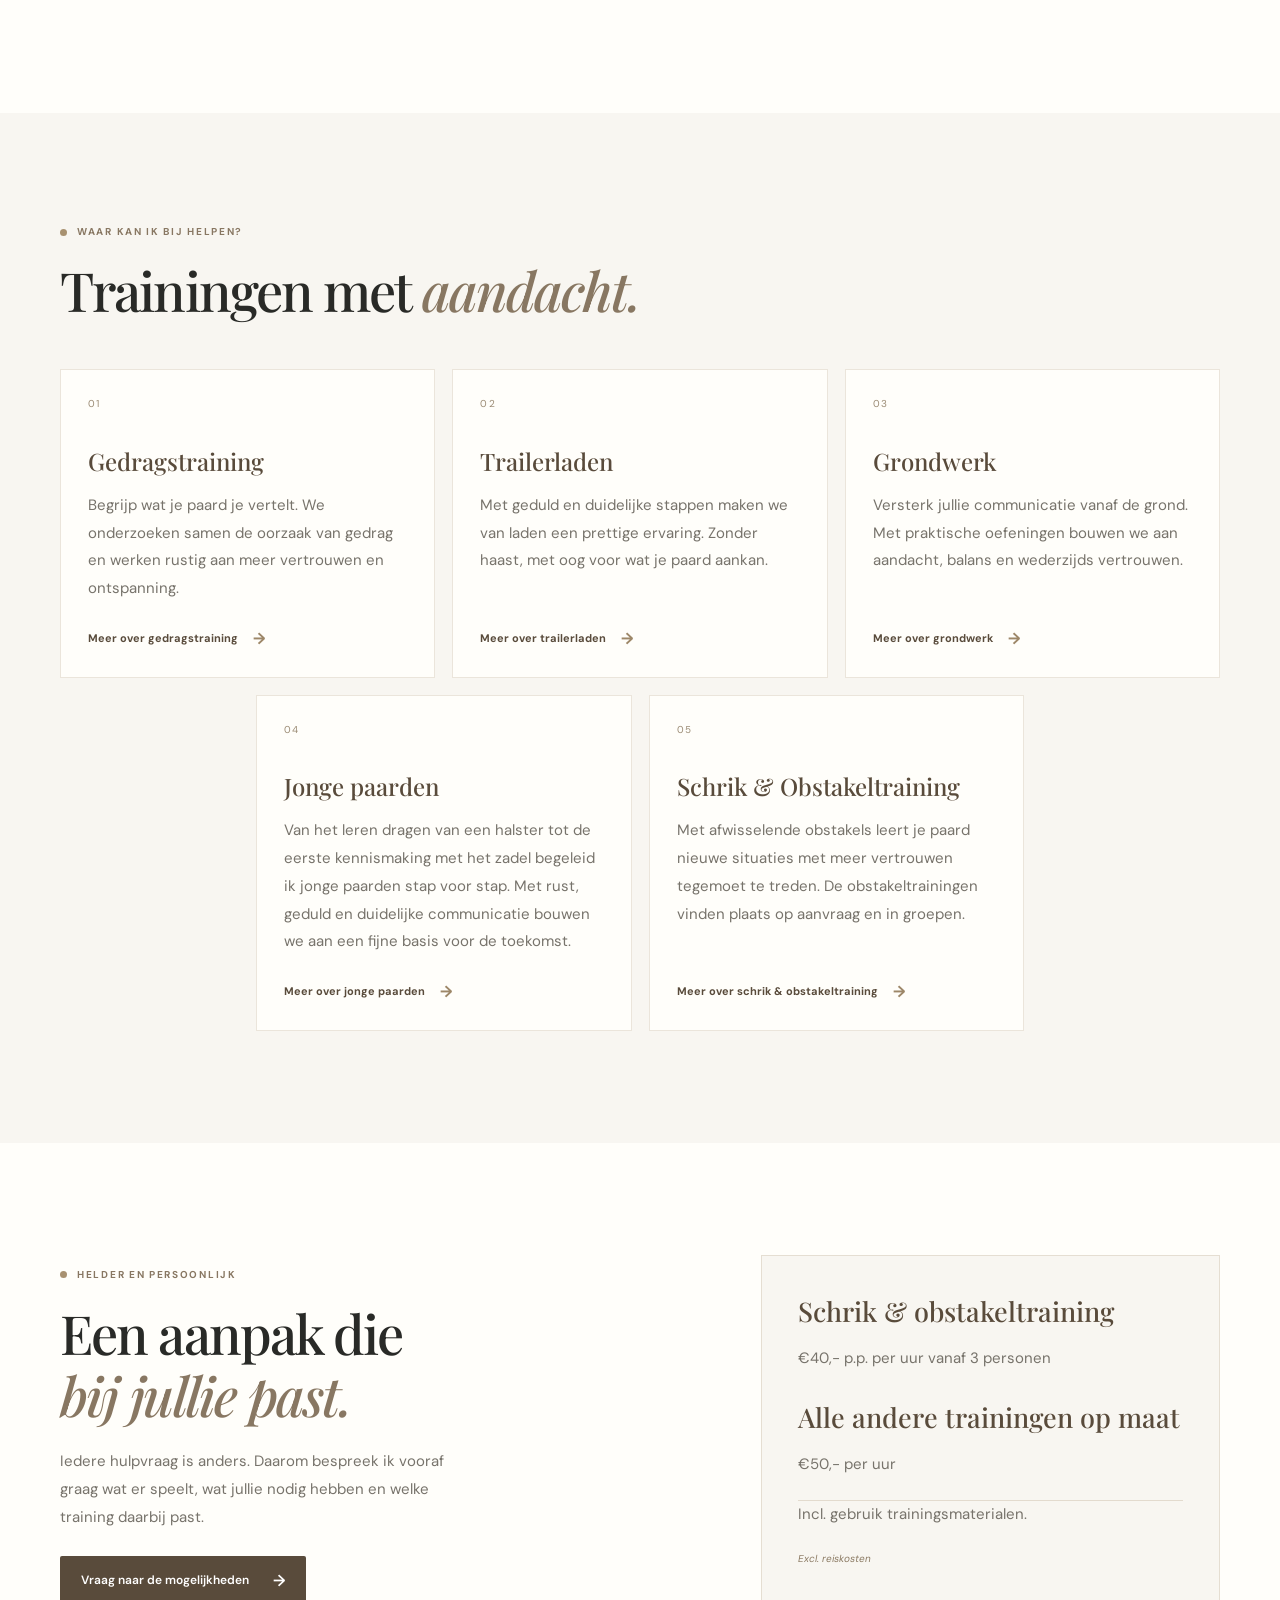
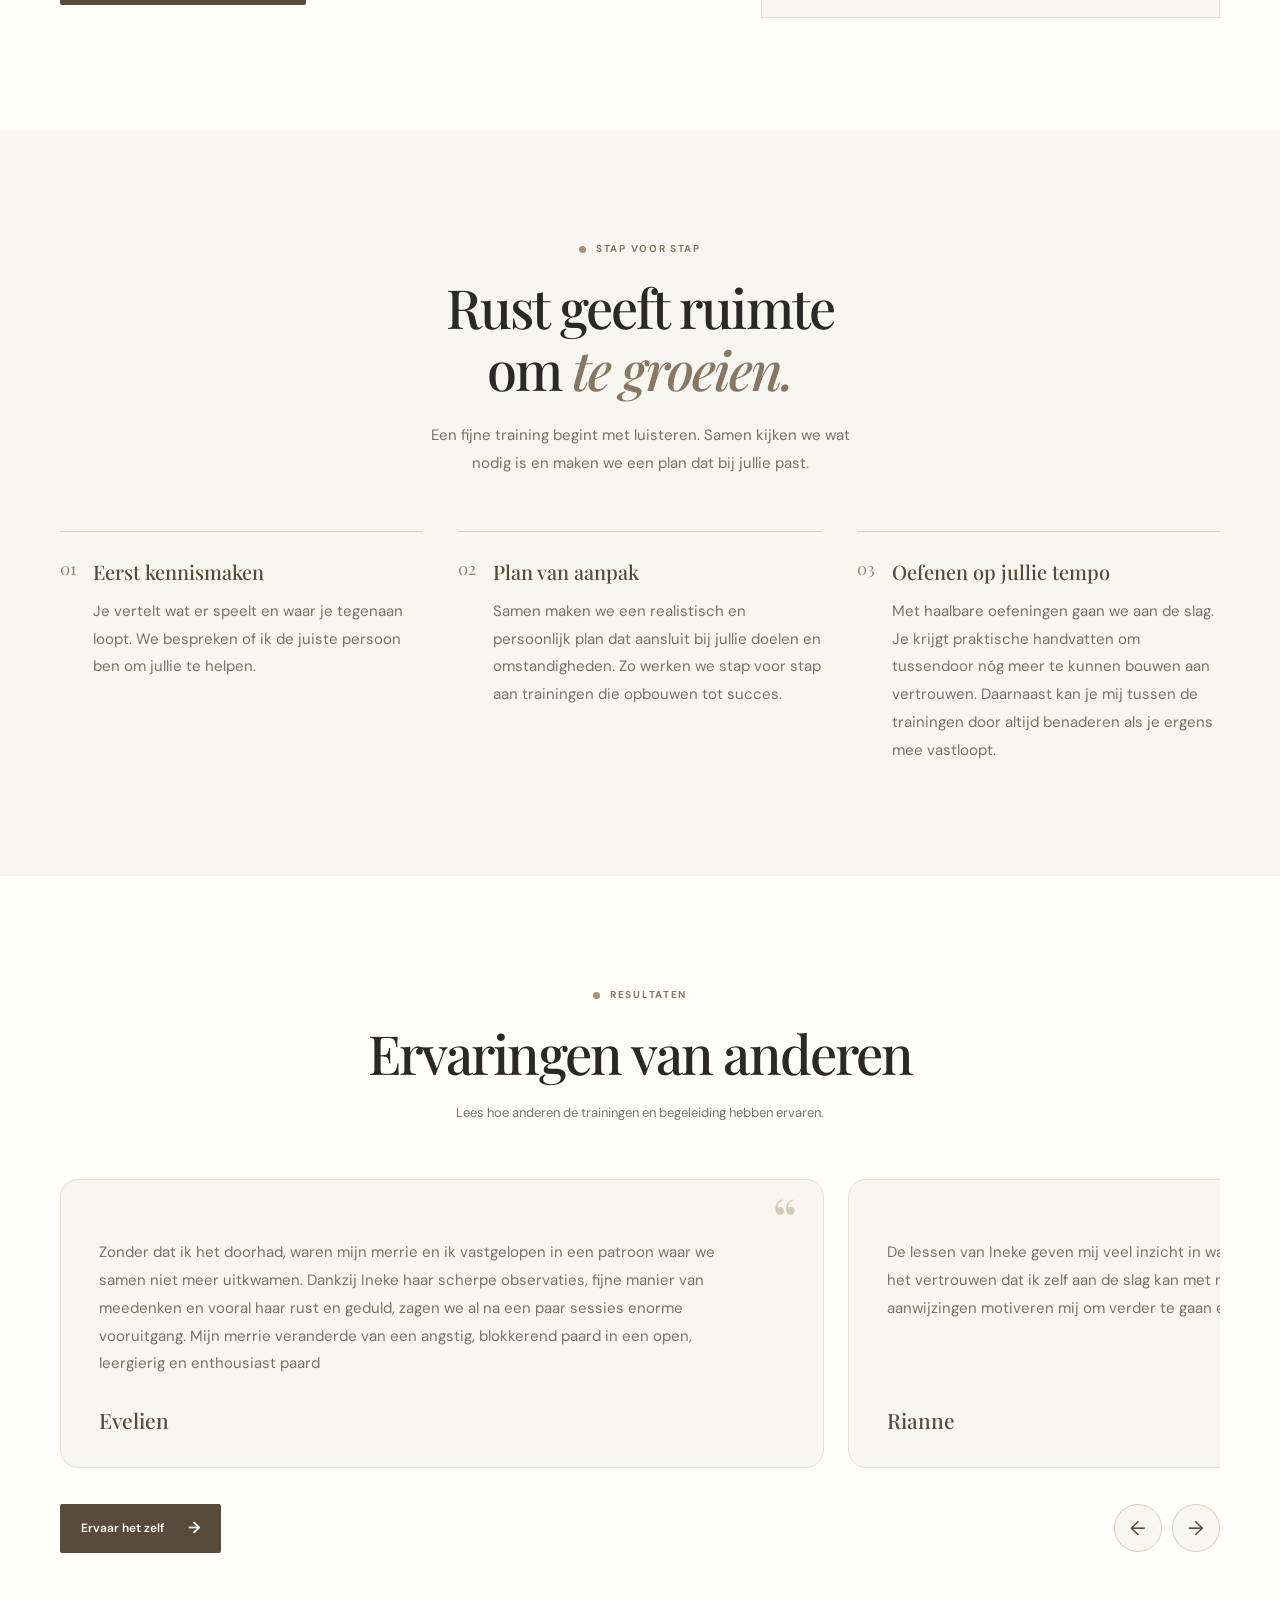
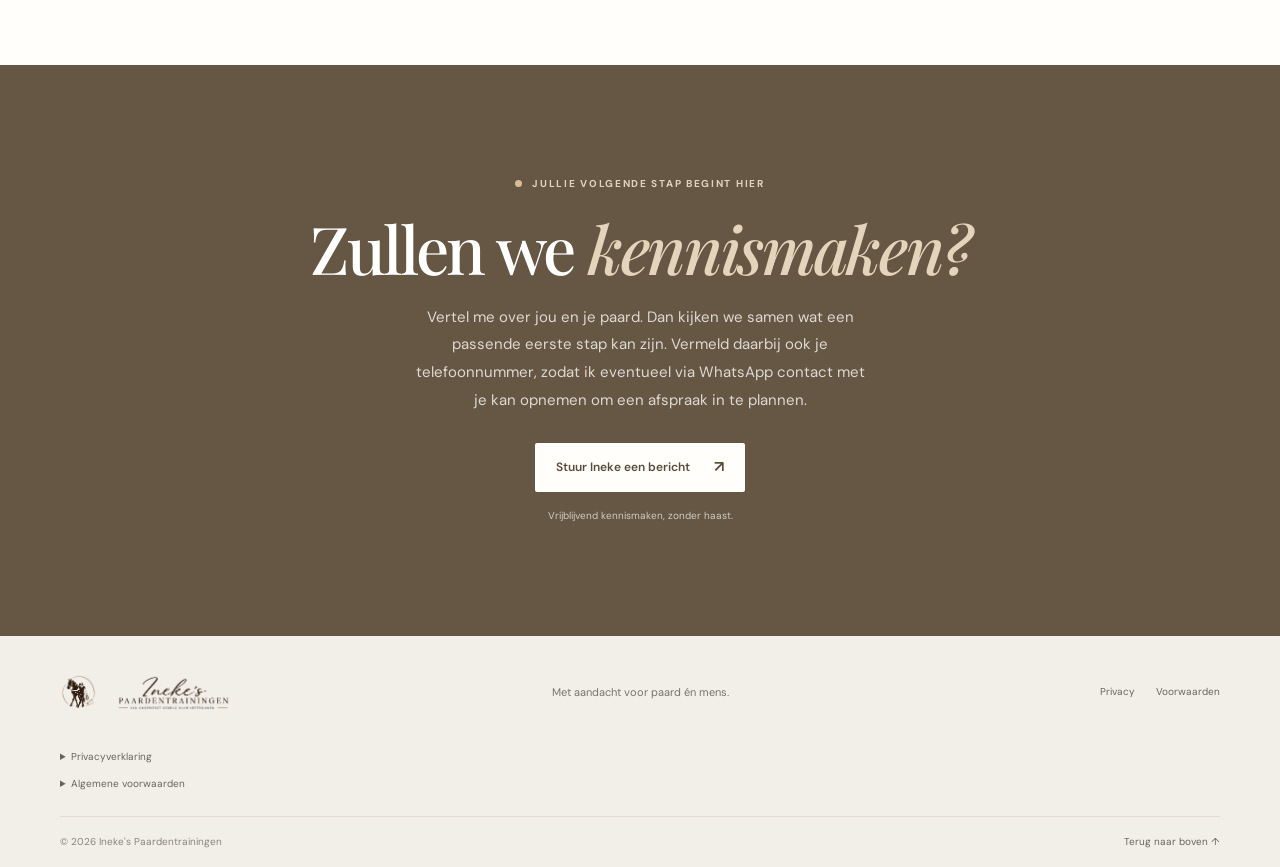
==== commit 245f661a: "Wijzigingen aan teksten, ervaringen" ====
--- a/index.html
+++ b/index.html
@@ -42,6 +42,7 @@
         <a href="#trainingen">Trainingen</a>
         <a href="#tarieven">Tarieven</a>
         <a href="#werkwijze">Werkwijze</a>
+        <a href="#ervaringen">Ervaringen</a>
         <a class="nav-contact" href="#contact">Contact <span aria-hidden="true">↗</span></a>
       </div>
     </nav>
@@ -126,18 +127,17 @@
         Meer over jonge paarden <span>→</span>
     </a>
 </article>
-<!-- Training 5: Obstakeltraining -->
+<!-- Training 5: Schrik & Obstakeltraining -->
 <article class="training-card">
     <div class="card-topline"><span>05</span></div>
-    <h3>Obstakeltraining</h3>
+    <h3>Schrik &amp; Obstakeltraining</h3>
     <p>
         Met afwisselende obstakels leert je paard nieuwe
         situaties met meer vertrouwen tegemoet te treden.
-        De obstakeltrainingen vinden plaats op vaste data
-        en deelname is mogelijk via inschrijving.
+        De obstakeltrainingen vinden plaats op aanvraag en in groepen.
     </p>
     <a href="obstakeltraining.html" class="text-link">
-        Meer over obstakeltraining <span>→</span>
+        Meer over schrik &amp; obstakeltraining <span>→</span>
     </a>
 </article>
         </div>
@@ -150,14 +150,16 @@
         <div class="pricing-intro">
           <p class="eyebrow"><span class="eyebrow-dot"></span> Helder en persoonlijk</p>
           <h2 id="pricing-title">Een aanpak die<br><em>bij jullie past.</em></h2>
-          <p>Iedere hulpvraag is anders. Daarom bespreek ik vooraf graag wat er speelt, wat jullie nodig hebben en welk traject daarbij past.</p>
+          <p>Iedere hulpvraag is anders. Daarom bespreek ik vooraf graag wat er speelt, wat jullie nodig hebben en welke training daarbij past.</p>
           <a class="button button-dark" href="#contact">Vraag naar de mogelijkheden <span aria-hidden="true">→</span></a>
         </div>
         <div class="price-panel">
-          <h3>Elke training op maat</h3>
-          <p>€55,- per uur</p>
+          <h3>Schrik &amp; obstakeltraining</h3>
+          <p>€40,- p.p. per uur vanaf 3 personen</p>
+          <h3>Alle andere trainingen op maat</h3>
+          <p>€50,- per uur</p>
+          <div class="price-divider"></div>
           <p>Incl. gebruik trainingsmaterialen.</p>
-          <div class="price-divider"></div>
           <ul class="price-points">
 
           <p class="price-note">Excl. reiskosten</p>
@@ -171,21 +173,69 @@
         <div class="method-heading">
           <p class="eyebrow"><span class="eyebrow-dot"></span> Stap voor stap</p>
           <h2 id="method-title">Rust geeft ruimte<br>om <em>te groeien.</em></h2>
-          <p>Een fijne training begint met luisteren. Samen kijken we wat nodig is en maken we een plan dat past bij jullie.</p>
+          <p>Een fijne training begint met luisteren. Samen kijken we wat nodig is en maken we een plan dat bij jullie past.</p>
         </div>
         <div class="steps">
           <article class="step">
             <span class="step-number">01</span>
-            <div><h3>Eerst kennismaken</h3><p>Je vertelt wat er speelt en waar je tegenaan loopt. We bespreken rustig of ik de juiste persoon ben om jullie te helpen.</p></div>
+            <div><h3>Eerst kennismaken</h3><p>Je vertelt wat er speelt en waar je tegenaan loopt. We bespreken of ik de juiste persoon ben om jullie te helpen.</p></div>
           </article>
           <article class="step">
             <span class="step-number">02</span>
-            <div><h3>Plan van aanpak</h3><p>Samen maken we een realistisch en persoonlijk plan dat aansluit bij jullie doelen en omstandigheden. Zo werken we stap voor stap aan de juiste oplossing.</p></div>
+            <div><h3>Plan van aanpak</h3><p>Samen maken we een realistisch en persoonlijk plan dat aansluit bij jullie doelen en omstandigheden. Zo werken we stap voor stap aan trainingen die opbouwen tot succes.</p></div>
           </article>
           <article class="step">
             <span class="step-number">03</span>
-            <div><h3>Oefenen op jullie tempo</h3><p>Met haalbare oefeningen gaan we aan de slag. Je krijgt praktische handvatten om tussendoor nóg meer te kunnen bouwen aan vertrouwen.</p></div>
-          </article>
+            <div><h3>Oefenen op jullie tempo</h3><p>Met haalbare oefeningen gaan we aan de slag. Je krijgt praktische handvatten om tussendoor nóg meer te kunnen bouwen aan vertrouwen. Daarnaast kan je mij tussen de trainingen door altijd benaderen als je ergens mee vastloopt.</p></div>
+          </article>
+        </div>
+      </div>
+    </section>
+
+    <!-- Customer experiences slider -->
+    <section class="experiences section-space" id="ervaringen" aria-labelledby="experiences-title">
+      <div class="container">
+        <div class="experiences-heading">
+          <p class="eyebrow"><span class="eyebrow-dot"></span> Resultaten</p>
+          <h2 id="experiences-title">Ervaringen van anderen</h2>
+          <p>Lees hoe anderen de trainingen en begeleiding hebben ervaren.</p>
+        </div>
+
+        <div class="experience-slider">
+          <div class="experience-track" role="region" aria-label="Klantervaringen" tabindex="0">
+            <article class="experience-card">
+              <span class="experience-quote" aria-hidden="true">“</span>
+              <p>Zonder dat ik het doorhad, waren mijn merrie en ik vastgelopen in een patroon waar we samen niet meer uitkwamen. Dankzij Ineke haar scherpe observaties, fijne manier van meedenken en vooral haar rust en geduld, zagen we al na een paar sessies enorme vooruitgang. Mijn merrie veranderde van een angstig, blokkerend paard in een open, leergierig en enthousiast paard</p>
+              <h3>Evelien</h3>
+            </article>
+            <article class="experience-card">
+              <span class="experience-quote" aria-hidden="true">“</span>
+              <p>De lessen van Ineke geven mij veel inzicht in wat mijn paard nodig heeft. Ineke geeft mij het vertrouwen dat ik zelf aan de slag kan met mijn paard. Haar duidelijke en positieve aanwijzingen motiveren mij om verder te gaan en steeds nieuwe stappen te zetten.</p>
+              <h3>Rianne</h3>
+            </article>
+            <article class="experience-card">
+              <span class="experience-quote" aria-hidden="true">“</span>
+              <p>Ineke is bij mij geweest om te helpen met het trailerlaadprobleem van mijn Haflinger. Ze kan duidelijk uitleggen wat ze ziet, zodat je snel helder hebt waar nog wat mist in de communicatie. Vervolgens zijn we een paar sessies bezig geweest dat op te lossen en inmiddels kan ik Sproet weer helemaal alleen overal mee naar toe nemen!</p>
+              <h3>Marije</h3>
+            </article>
+            <article class="experience-card">
+              <span class="experience-quote" aria-hidden="true">“</span>
+              <p>Sinds we onze nieuwe pony hebben krijgen we hulp van Ineke. Zo heeft ze ons geholpen om de angst voor schapen te overwinnen. Ook trailerladen heeft ze ons mee geholpen van niet op de trailer willen lopen tot er rustig oplopen en vast zetten. Ineke leert je op een fijne rustige manier communiceren met je paard of het nu met grondwerk is of onder het zadel. We leren elke les veel nieuwe dingen. We zijn erg blij met Ineke!</p>
+              <h3>Tineke</h3>
+            </article>
+            <article class="experience-card">
+              <span class="experience-quote" aria-hidden="true">“</span>
+              <p>Ineke heeft mij erg goed geholpen met mijn jonge merrie van 3 jaar. Ze kon nog niet goed haar voeten optillen. Met een fijne introductie en uitleg kwamen wij al na 3 sessies met een goed resultaat. Ineke had alle geduld en gaf mij na elke sessie goeie tips om het verder te verbeteren. Ze is heel erg duidelijk in wat ze doet en dat gaf mij en mijn paard al veel vertrouwen!</p>
+              <h3>Louise</h3>
+            </article>
+          </div>
+          <div class="experience-footer">
+            <a class="button button-dark" href="#contact">Ervaar het zelf <span aria-hidden="true">→</span></a>
+            <div class="experience-controls" aria-label="Door klantervaringen bladeren">
+              <button class="experience-button experience-prev" type="button" aria-label="Vorige ervaring">←</button>
+              <button class="experience-button experience-next" type="button" aria-label="Volgende ervaring">→</button>
+            </div>
+          </div>
         </div>
       </div>
     </section>
--- a/style.css
+++ b/style.css
@@ -154,7 +154,7 @@
 .nav-links {
   display: flex;
   align-items: center;
-  gap: clamp(19px, 3vw, 39px);
+  gap: clamp(14px, 2.2vw, 28px);
 }
 
 .nav-links a {
@@ -682,6 +682,167 @@
   line-height: 1.8;
 }
 
+/* Customer experiences slider */
+.experiences {
+  overflow: hidden;
+  background: var(--warm-white);
+}
+
+.experiences-heading {
+  max-width: 760px;
+  margin: 0 auto 53px;
+  text-align: center;
+}
+
+.experiences-heading .eyebrow {
+  justify-content: center;
+}
+
+.experiences-heading h2 {
+  margin-bottom: 17px;
+  font-size: clamp(38px, 4.4vw, 54px);
+  white-space: nowrap;
+}
+
+.experiences-heading > p:last-child {
+  max-width: 420px;
+  margin: 0 auto;
+  color: #77736b;
+  font-size: 13px;
+}
+
+.experience-slider {
+  position: relative;
+}
+
+.experience-track {
+  display: flex;
+  gap: 24px;
+  overflow-x: auto;
+  padding: 2px 1px 18px;
+  scroll-behavior: smooth;
+  scroll-snap-type: x mandatory;
+  scrollbar-width: none;
+  -webkit-overflow-scrolling: touch;
+}
+
+.experience-track::-webkit-scrollbar {
+  display: none;
+}
+
+.experience-card {
+  position: relative;
+  display: flex;
+  min-height: 280px;
+  flex: 0 0 66%;
+  flex-direction: column;
+  justify-content: space-between;
+  padding: 34px 38px 28px;
+  border: 1px solid #e5ded2;
+  border-radius: 18px;
+  background: var(--cream);
+  scroll-snap-align: start;
+}
+
+.experience-quote {
+  position: absolute;
+  top: 8px;
+  right: 25px;
+  color: #d6cbb9;
+  font-family: var(--serif);
+  font-size: 62px;
+  line-height: 1;
+}
+
+.experience-card > p {
+  max-width: 92%;
+  margin: 25px 0 24px;
+  color: #77736b;
+  font-size: 15px;
+  line-height: 1.85;
+}
+
+.experience-card h3 {
+  margin: 0;
+  color: var(--brown);
+  font-family: var(--serif);
+  font-size: 21px;
+}
+
+.experience-controls {
+  display: flex;
+  justify-content: flex-end;
+  gap: 10px;
+}
+
+.experience-footer {
+  display: flex;
+  align-items: center;
+  justify-content: space-between;
+  margin-top: 18px;
+}
+
+.experience-button {
+  width: 48px;
+  height: 48px;
+  border: 1px solid #d9d0c2;
+  border-radius: 50%;
+  background: var(--cream);
+  color: var(--brown);
+  cursor: pointer;
+  font-family: var(--sans);
+  font-size: 20px;
+  transition: background 180ms ease, color 180ms ease, border-color 180ms ease;
+}
+
+.experience-button:hover {
+  border-color: var(--brown);
+  background: var(--brown);
+  color: white;
+}
+
+.experience-button:focus-visible,
+.experience-track:focus-visible {
+  outline: 2px solid var(--brown);
+  outline-offset: 3px;
+}
+
+@media (max-width: 800px) {
+  .experience-card {
+    flex-basis: 78%;
+  }
+}
+
+@media (max-width: 640px) {
+  .experiences-heading {
+    margin-bottom: 38px;
+  }
+
+  .experiences-heading h2 {
+    font-size: clamp(39px, 10vw, 49px);
+    white-space: normal;
+  }
+
+  .experience-track {
+    gap: 14px;
+  }
+
+  .experience-card {
+    min-height: 300px;
+    flex-basis: 84%;
+    padding: 28px 24px 24px;
+  }
+
+  .experience-card > p {
+    max-width: 100%;
+    font-size: 14px;
+  }
+
+  .experience-footer {
+    align-items: flex-start;
+  }
+}
+
 /* Contact call to action */
 .contact {
   position: relative;
@@ -744,16 +905,16 @@
 }
 
 .site-footer .footer-brand {
-  gap: 12px;
+  gap: 8px;
 }
 
 .site-footer .footer-brand .brand-symbol {
-  width: 52px;
-  height: 52px;
+  width: 38px;
+  height: 38px;
 }
 
 .site-footer .footer-brand .brand-wordmark {
-  width: 190px;
+  width: 135px;
 }
 
 .footer-main {
@@ -1082,12 +1243,12 @@
   }
 
   .site-footer .footer-brand .brand-symbol {
-    width: 42px;
-    height: 42px;
+    width: 32px;
+    height: 32px;
   }
 
   .site-footer .footer-brand .brand-wordmark {
-    width: 150px;
+    width: 112px;
   }
 
   .footer-main > p {
@@ -1430,7 +1591,7 @@
 
 @media (min-width: 769px) {
     .site-header .nav-links a {
-        font-size: clamp(12px, 1.15vw, 16px);
+        font-size: clamp(11px, 1vw, 14px);
         font-weight: 500;
         transition: font-size 0.35s ease;
     }
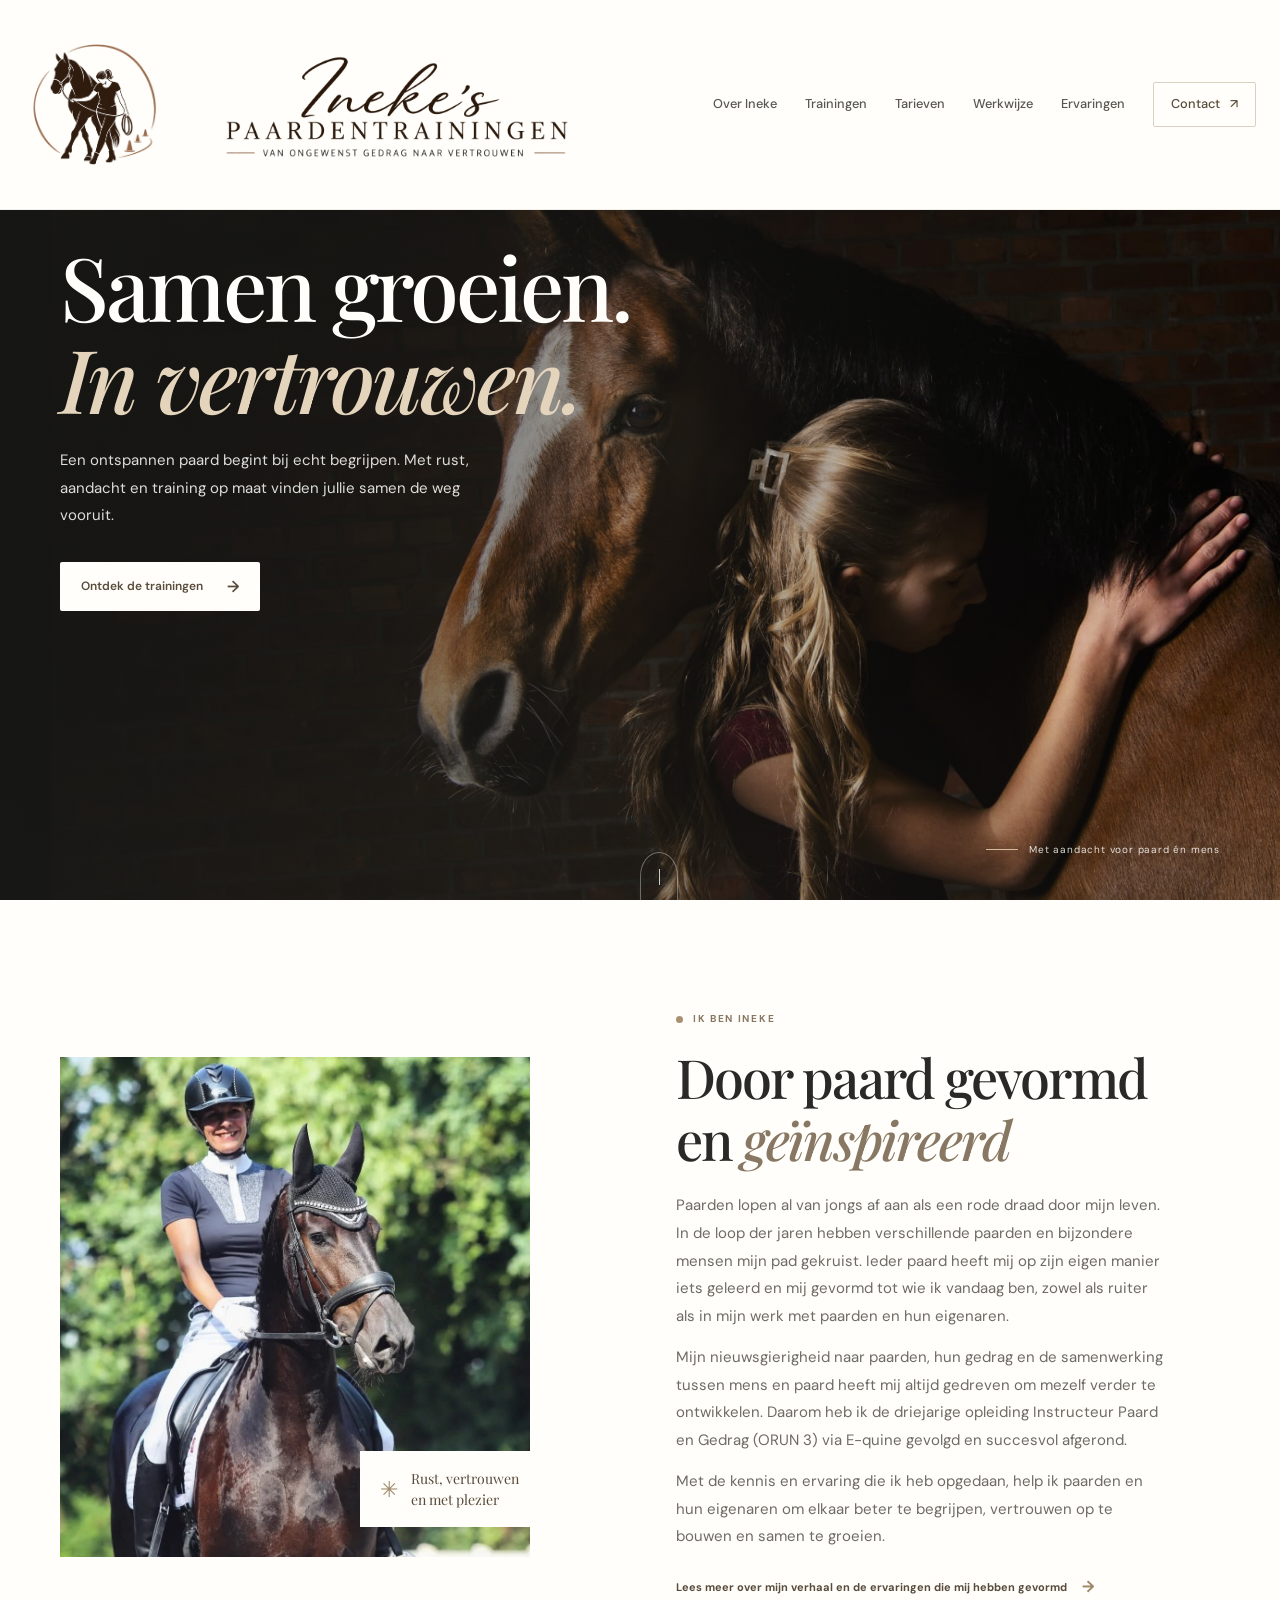
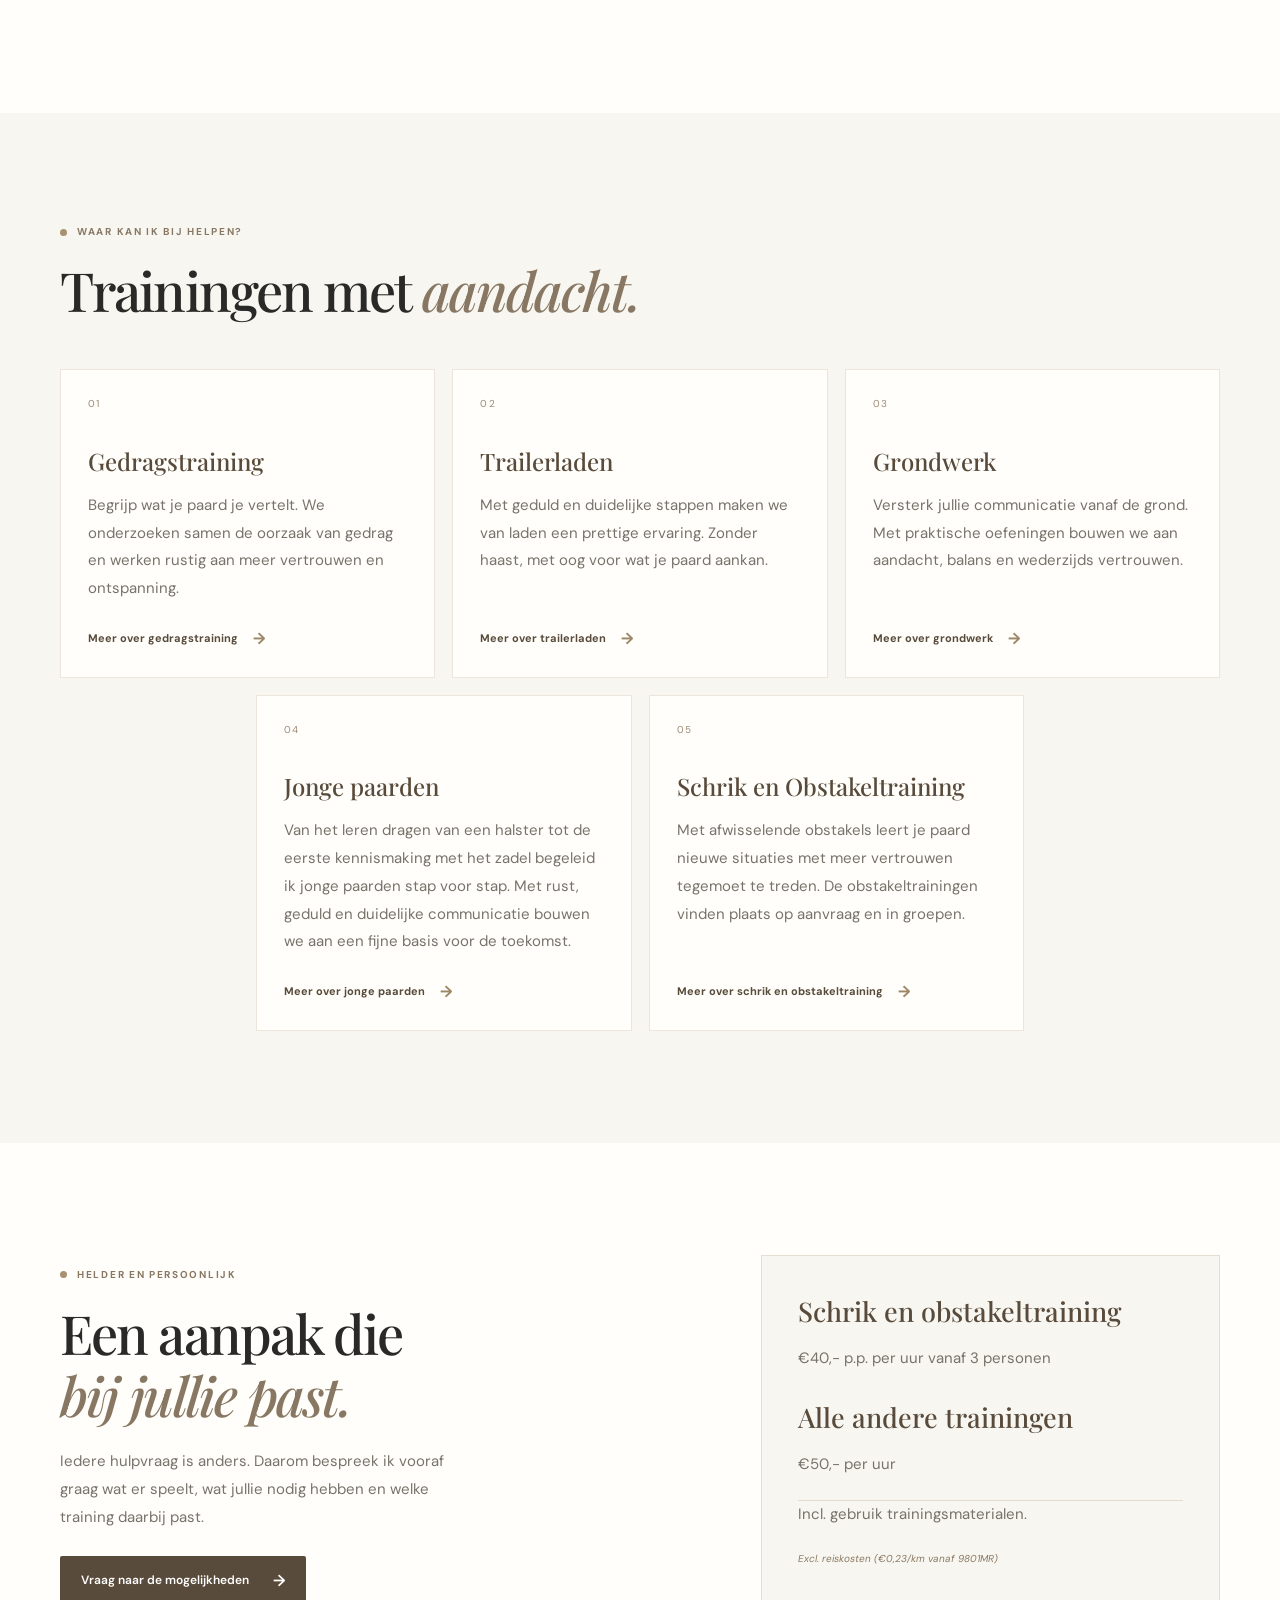
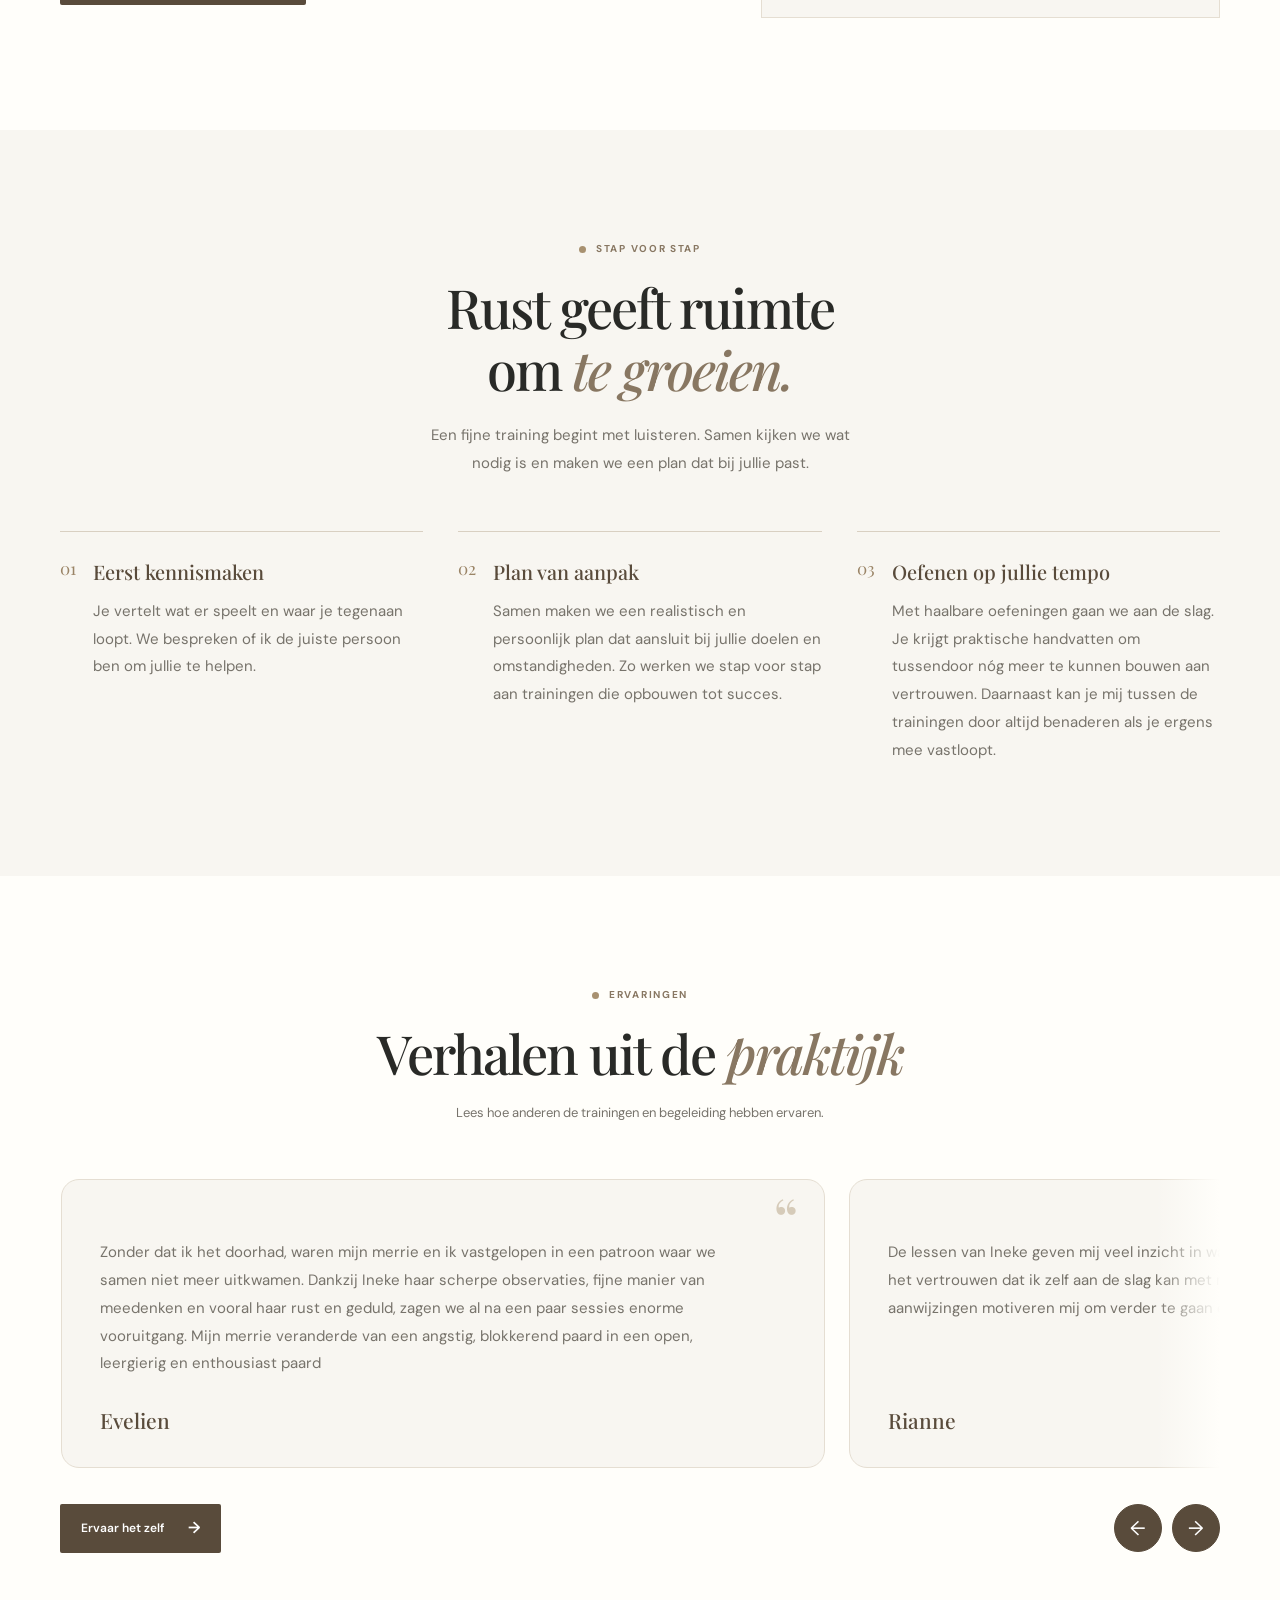
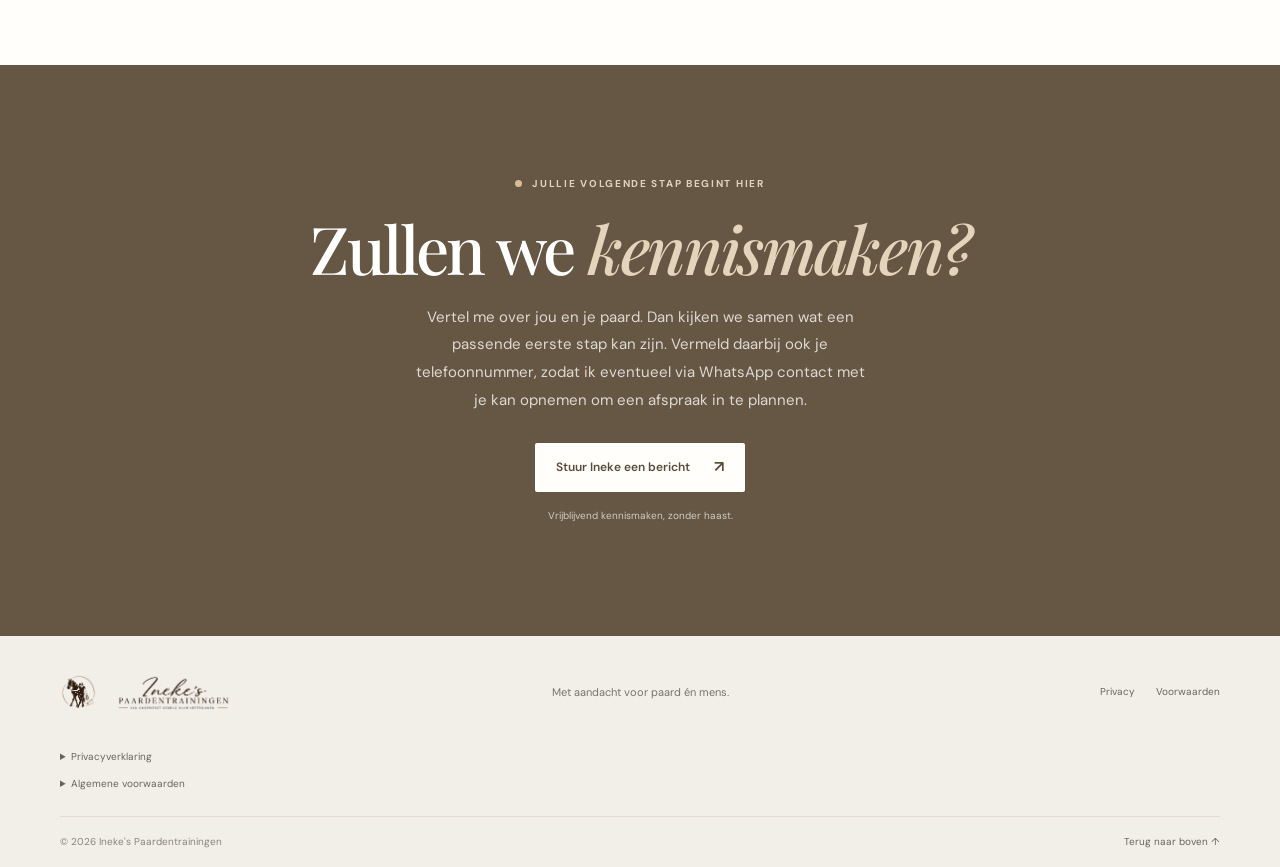
==== commit 7c1de7f1: "Aanpassingen aan ervaringen en verdere wijzigingen doorgevoerd" ====
--- a/index.html
+++ b/index.html
@@ -75,7 +75,7 @@
           <h2 id="about-title">Door paard gevormd<br>en <em>geïnspireerd</em></h2>
 
           <p>Paarden lopen al van jongs af aan als een rode draad door mijn leven. In de loop der jaren hebben verschillende paarden en bijzondere mensen mijn pad gekruist. Ieder paard heeft mij op zijn eigen manier iets geleerd en mij gevormd tot wie ik vandaag ben, zowel als ruiter als in mijn werk met paarden en hun eigenaren.</p>
-          <p>Mijn nieuwsgierigheid naar paarden, hun gedrag en de samenwerking tussen mens en paard heeft mij altijd gedreven om mezelf verder te ontwikkelen. Daarom heb ik de driejarige opleiding Instructeur Paard en Gedrag (ORUN 3) via E-quine succesvol afgerond.</p>
+          <p>Mijn nieuwsgierigheid naar paarden, hun gedrag en de samenwerking tussen mens en paard heeft mij altijd gedreven om mezelf verder te ontwikkelen. Daarom heb ik de driejarige opleiding Instructeur Paard en Gedrag (ORUN 3) via E-quine gevolgd en succesvol afgerond.</p>
           <p>Met de kennis en ervaring die ik heb opgedaan, help ik paarden en hun eigenaren om elkaar beter te begrijpen, vertrouwen op te bouwen en samen te groeien.</p>
           <a class="text-link" href="mijn-verhaal.html">Lees meer over mijn verhaal en de ervaringen die mij hebben gevormd <span aria-hidden="true">→</span></a>
 
@@ -127,17 +127,17 @@
         Meer over jonge paarden <span>→</span>
     </a>
 </article>
-<!-- Training 5: Schrik & Obstakeltraining -->
+<!-- Training 5: Schrik en Obstakeltraining -->
 <article class="training-card">
     <div class="card-topline"><span>05</span></div>
-    <h3>Schrik &amp; Obstakeltraining</h3>
+    <h3>Schrik en Obstakeltraining</h3>
     <p>
         Met afwisselende obstakels leert je paard nieuwe
         situaties met meer vertrouwen tegemoet te treden.
         De obstakeltrainingen vinden plaats op aanvraag en in groepen.
     </p>
     <a href="obstakeltraining.html" class="text-link">
-        Meer over schrik &amp; obstakeltraining <span>→</span>
+        Meer over schrik en obstakeltraining <span>→</span>
     </a>
 </article>
         </div>
@@ -154,15 +154,15 @@
           <a class="button button-dark" href="#contact">Vraag naar de mogelijkheden <span aria-hidden="true">→</span></a>
         </div>
         <div class="price-panel">
-          <h3>Schrik &amp; obstakeltraining</h3>
+          <h3>Schrik en obstakeltraining</h3>
           <p>€40,- p.p. per uur vanaf 3 personen</p>
-          <h3>Alle andere trainingen op maat</h3>
+          <h3>Alle andere trainingen</h3>
           <p>€50,- per uur</p>
           <div class="price-divider"></div>
           <p>Incl. gebruik trainingsmaterialen.</p>
           <ul class="price-points">
 
-          <p class="price-note">Excl. reiskosten</p>
+          <p class="price-note">Excl. reiskosten (€0,23/km vanaf 9801MR)</p>
         </div>
       </div>
     </section>
@@ -196,8 +196,8 @@
     <section class="experiences section-space" id="ervaringen" aria-labelledby="experiences-title">
       <div class="container">
         <div class="experiences-heading">
-          <p class="eyebrow"><span class="eyebrow-dot"></span> Resultaten</p>
-          <h2 id="experiences-title">Ervaringen van anderen</h2>
+          <p class="eyebrow"><span class="eyebrow-dot"></span> ERVARINGEN</p>
+          <h2 id="experiences-title">Verhalen uit de <em>praktijk</em></h2>
           <p>Lees hoe anderen de trainingen en begeleiding hebben ervaren.</p>
         </div>
 
--- a/style.css
+++ b/style.css
@@ -715,15 +715,42 @@
   position: relative;
 }
 
+.experience-slider::after {
+  position: absolute;
+  z-index: 1;
+  top: 0;
+  right: 0;
+  bottom: 66px;
+  width: 64px;
+  background: linear-gradient(to right, transparent, var(--warm-white));
+  content: "";
+  transition: opacity 180ms ease;
+  pointer-events: none;
+}
+
 .experience-track {
   display: flex;
   gap: 24px;
   overflow-x: auto;
   padding: 2px 1px 18px;
   scroll-behavior: smooth;
+  scroll-padding-left: 1px;
   scroll-snap-type: x mandatory;
   scrollbar-width: none;
   -webkit-overflow-scrolling: touch;
+}
+
+.experience-track::after {
+  flex: 0 0 34%;
+  content: "";
+}
+
+.experience-slider.is-last-experience .experience-track::after {
+  flex-basis: 0;
+}
+
+.experience-slider.is-last-experience::after {
+  opacity: 0;
 }
 
 .experience-track::-webkit-scrollbar {
@@ -785,10 +812,10 @@
 .experience-button {
   width: 48px;
   height: 48px;
-  border: 1px solid #d9d0c2;
+  border: 1px solid var(--brown);
   border-radius: 50%;
-  background: var(--cream);
-  color: var(--brown);
+  background: var(--brown);
+  color: white;
   cursor: pointer;
   font-family: var(--sans);
   font-size: 20px;
@@ -796,9 +823,9 @@
 }
 
 .experience-button:hover {
-  border-color: var(--brown);
-  background: var(--brown);
-  color: white;
+  border-color: #d9d0c2;
+  background: var(--cream);
+  color: var(--brown);
 }
 
 .experience-button:focus-visible,
@@ -808,6 +835,10 @@
 }
 
 @media (max-width: 800px) {
+  .experience-track::after {
+    flex-basis: 22%;
+  }
+
   .experience-card {
     flex-basis: 78%;
   }
@@ -825,6 +856,10 @@
 
   .experience-track {
     gap: 14px;
+  }
+
+  .experience-track::after {
+    flex-basis: 16%;
   }
 
   .experience-card {
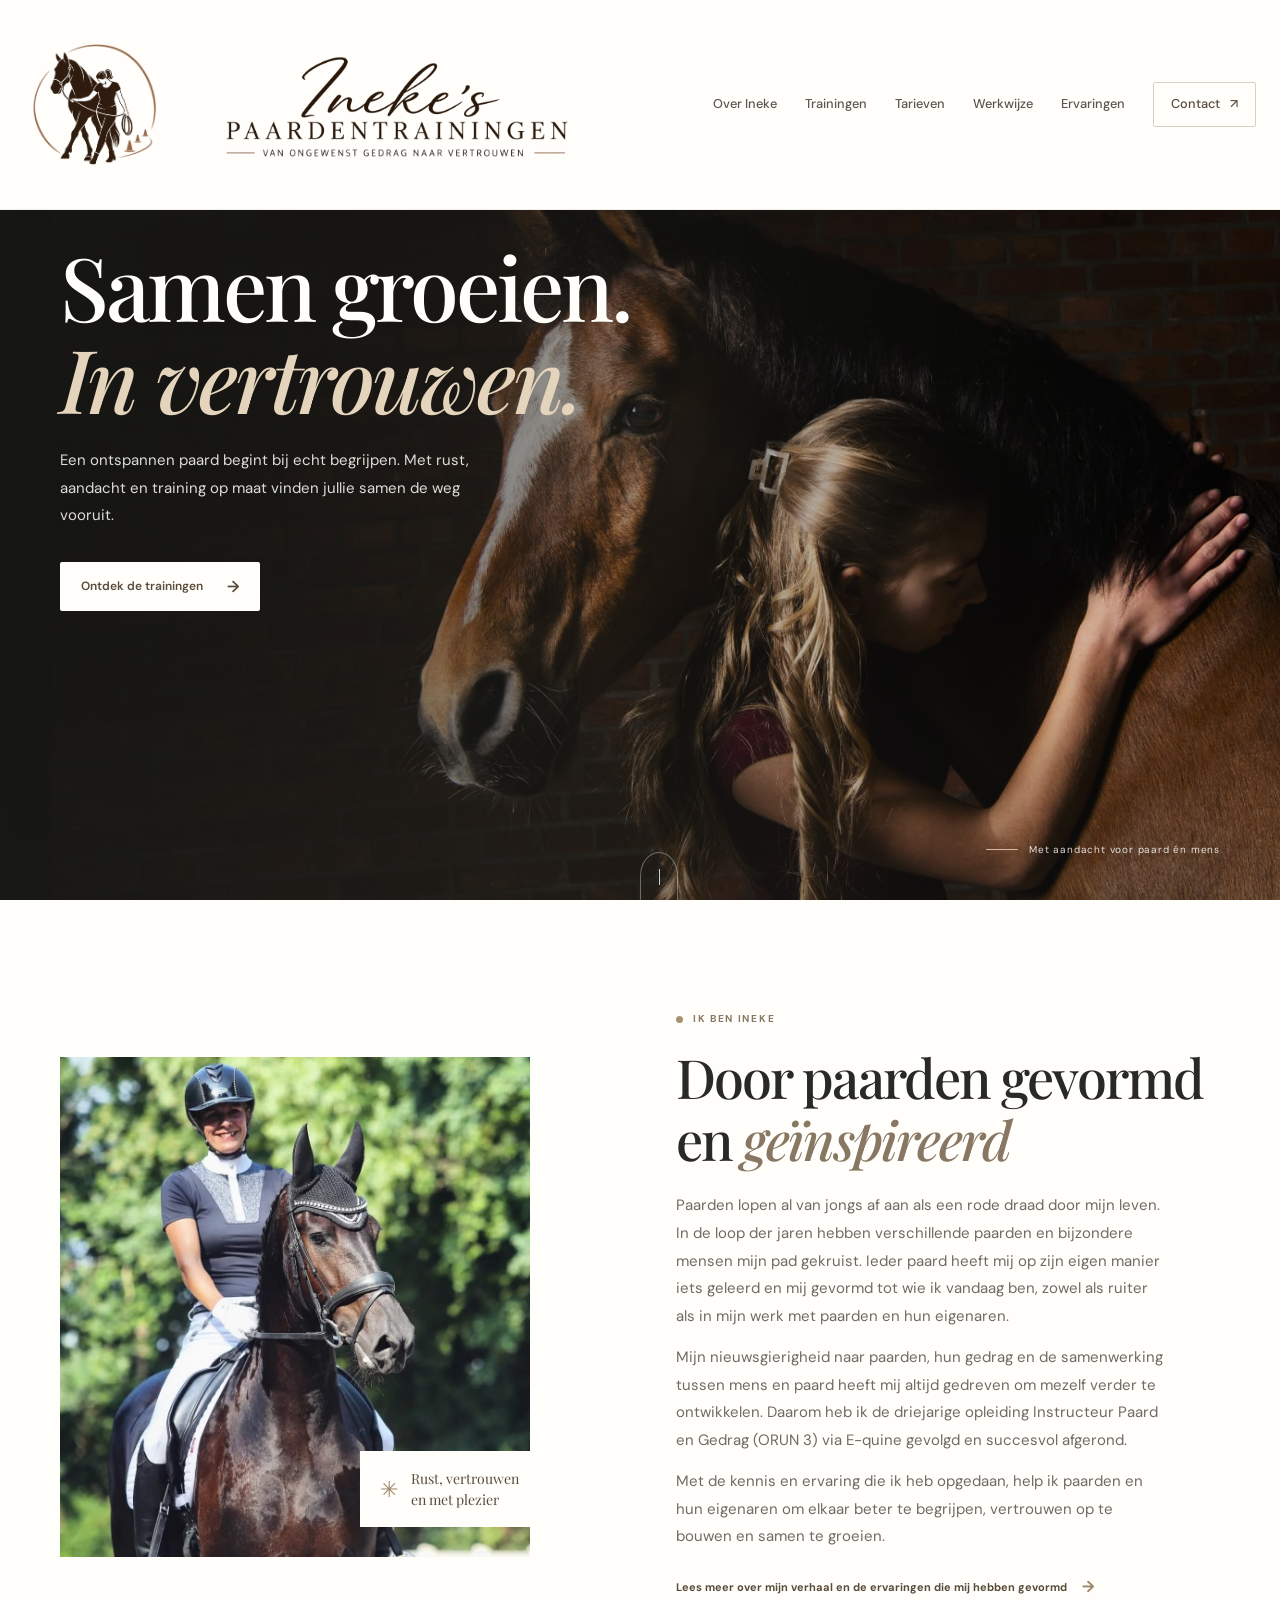
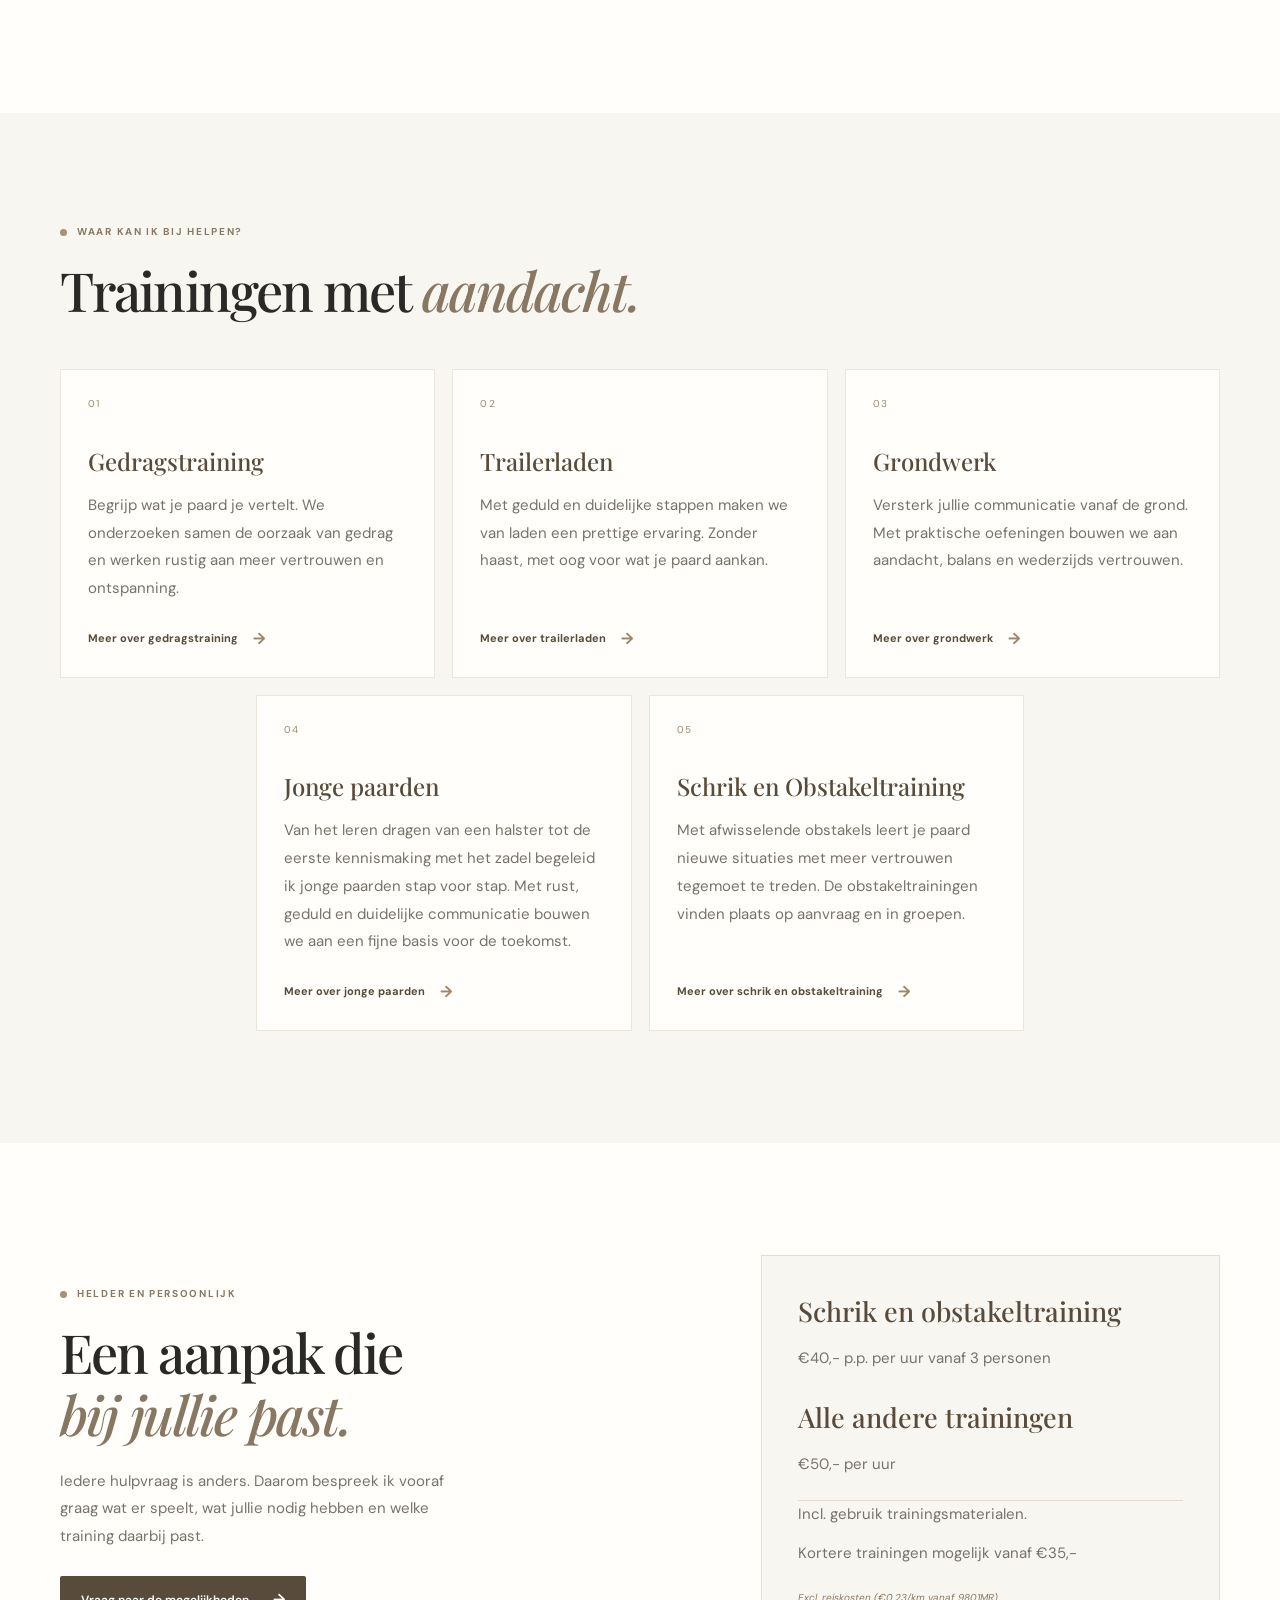
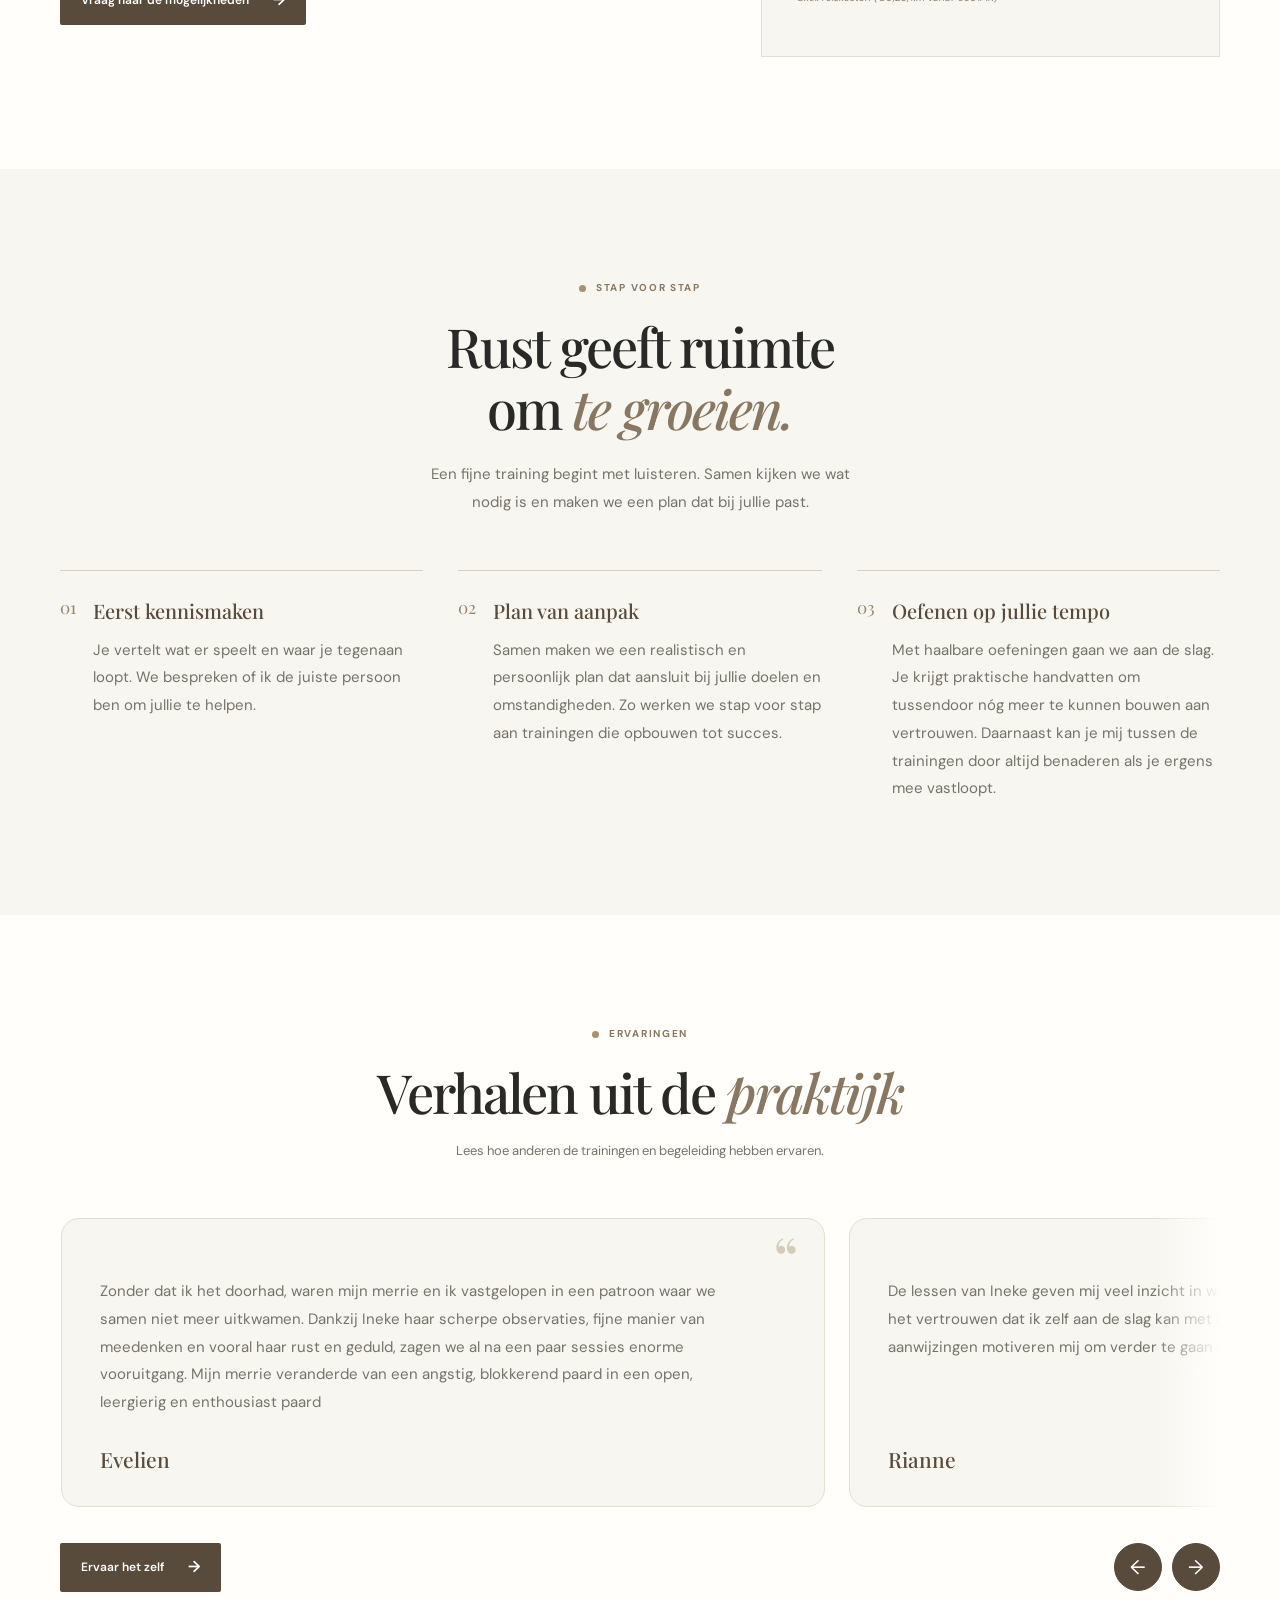
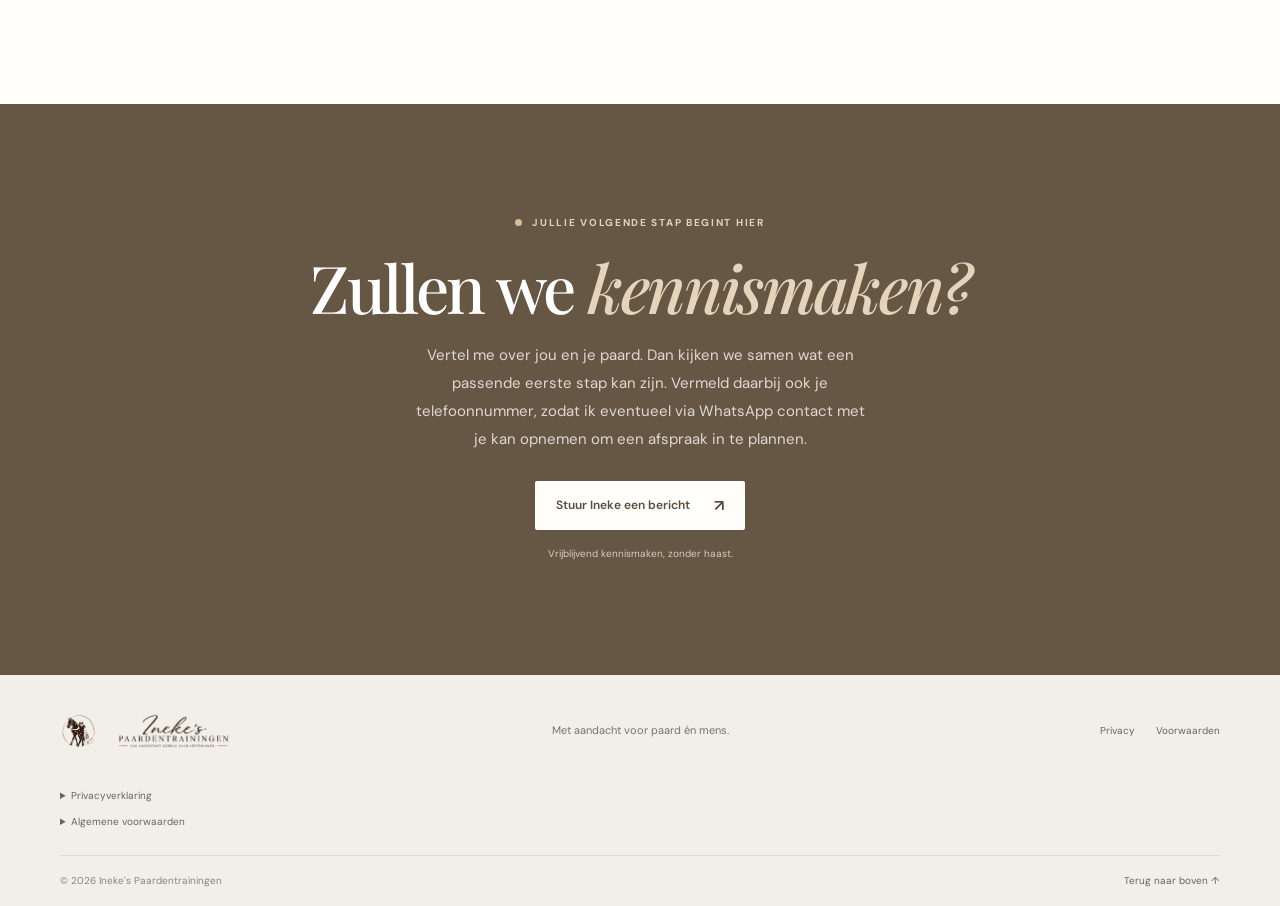
==== commit acac6829: "Gedragstraining vanaf 3 personen en starttarief" ====
--- a/index.html
+++ b/index.html
@@ -72,7 +72,7 @@
         </div>
         <div class="about-copy">
           <p class="eyebrow"><span class="eyebrow-dot"></span> Ik ben Ineke</p>
-          <h2 id="about-title">Door paard gevormd<br>en <em>geïnspireerd</em></h2>
+          <h2 id="about-title">Door paarden gevormd<br>en <em>geïnspireerd</em></h2>
 
           <p>Paarden lopen al van jongs af aan als een rode draad door mijn leven. In de loop der jaren hebben verschillende paarden en bijzondere mensen mijn pad gekruist. Ieder paard heeft mij op zijn eigen manier iets geleerd en mij gevormd tot wie ik vandaag ben, zowel als ruiter als in mijn werk met paarden en hun eigenaren.</p>
           <p>Mijn nieuwsgierigheid naar paarden, hun gedrag en de samenwerking tussen mens en paard heeft mij altijd gedreven om mezelf verder te ontwikkelen. Daarom heb ik de driejarige opleiding Instructeur Paard en Gedrag (ORUN 3) via E-quine gevolgd en succesvol afgerond.</p>
@@ -160,6 +160,7 @@
           <p>€50,- per uur</p>
           <div class="price-divider"></div>
           <p>Incl. gebruik trainingsmaterialen.</p>
+          <p class="price-short">Kortere trainingen mogelijk vanaf €35,-</p>
           <ul class="price-points">
 
           <p class="price-note">Excl. reiskosten (€0,23/km vanaf 9801MR)</p>
--- a/style.css
+++ b/style.css
@@ -423,6 +423,12 @@
   transform: translateX(4px);
 }
 
+.training-detail-actions {
+  display: flex;
+  align-items: center;
+  gap: 24px;
+}
+
 .about-copy > .text-link {
   margin-top: 9px;
 }
@@ -598,6 +604,12 @@
 .price-divider {
   height: 1px;
   background: #e3dbce;
+}
+
+.price-short {
+  margin: -10px 0 18px;
+  color: #8b7a63;
+  font-size: 11px;
 }
 
 .price-points {
@@ -1748,6 +1760,15 @@
         width: calc(100% - 40px);
     }
 
+    .training-detail-actions {
+        gap: 8px;
+    }
+
+    .training-detail-actions .text-link {
+        gap: 5px;
+        font-size: 9px;
+    }
+
     .training-detail-page .navigation > .text-link {
         font-size: 10px;
     }
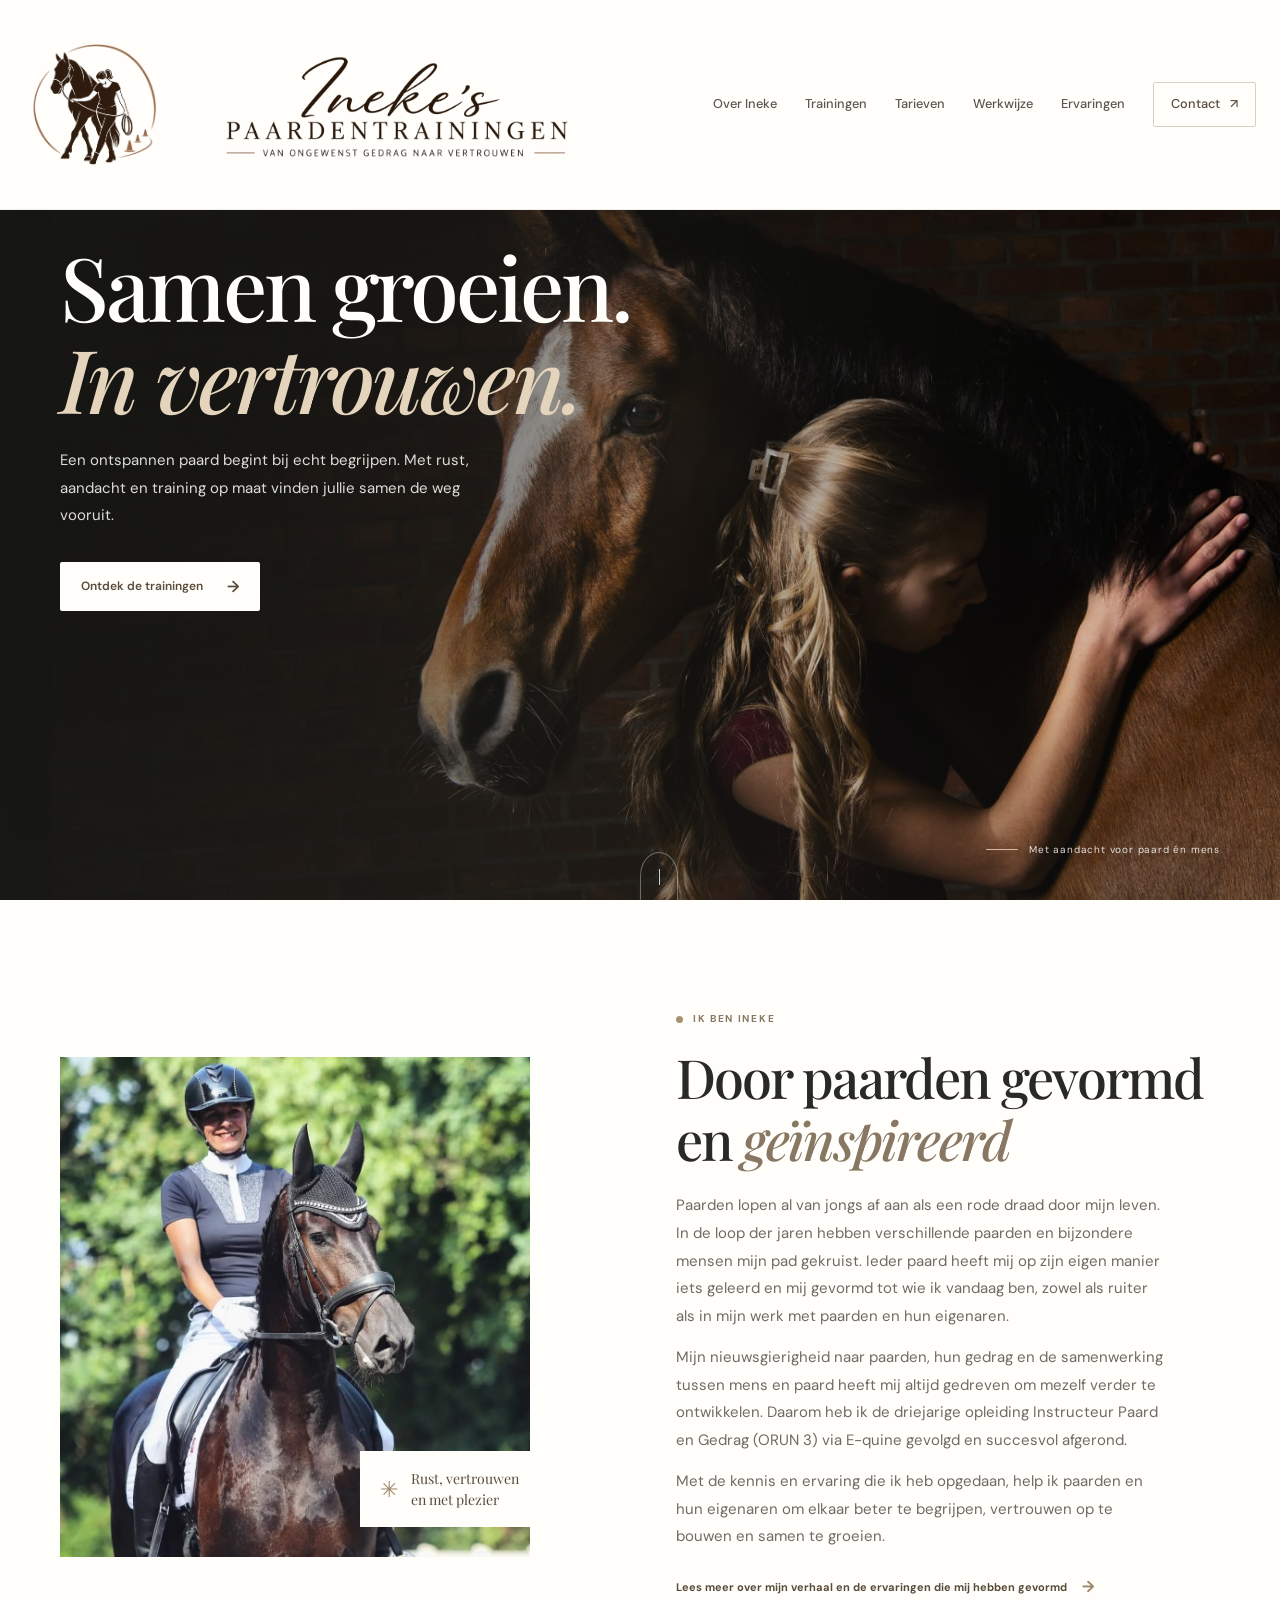
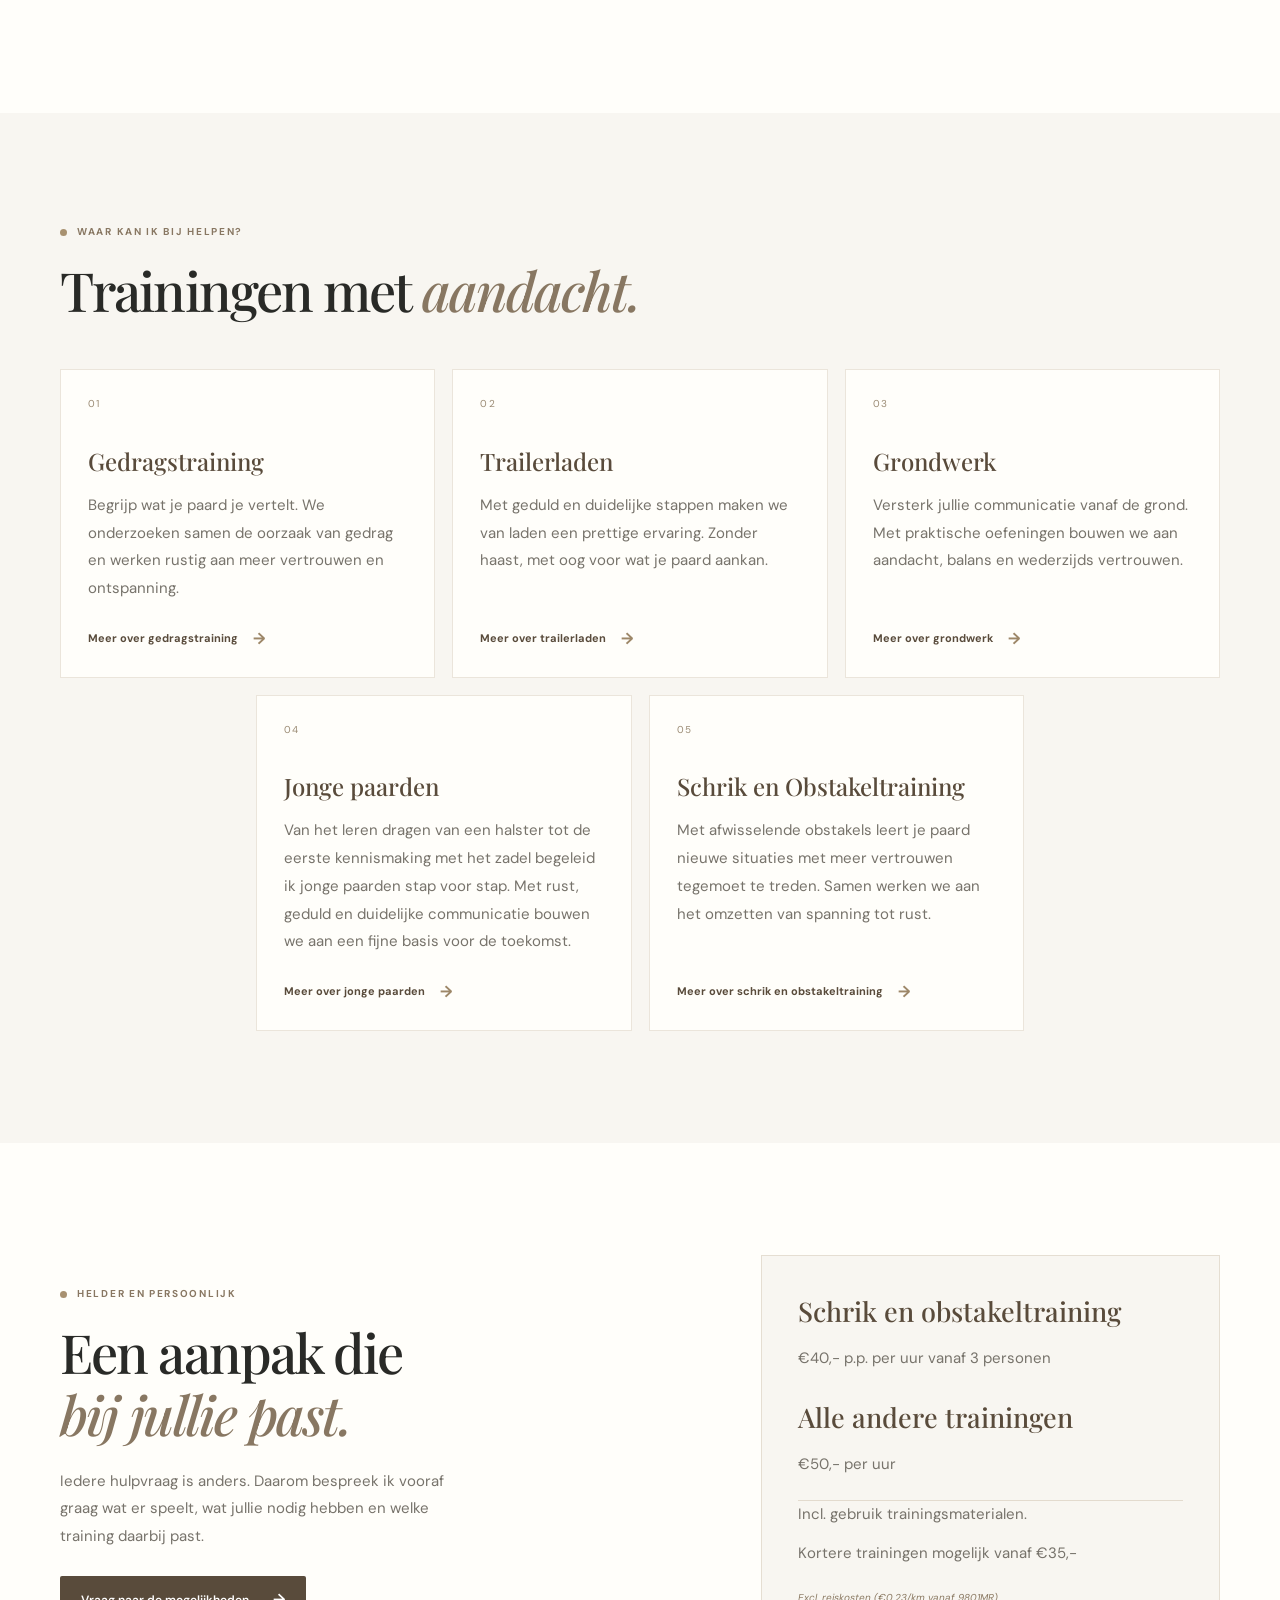
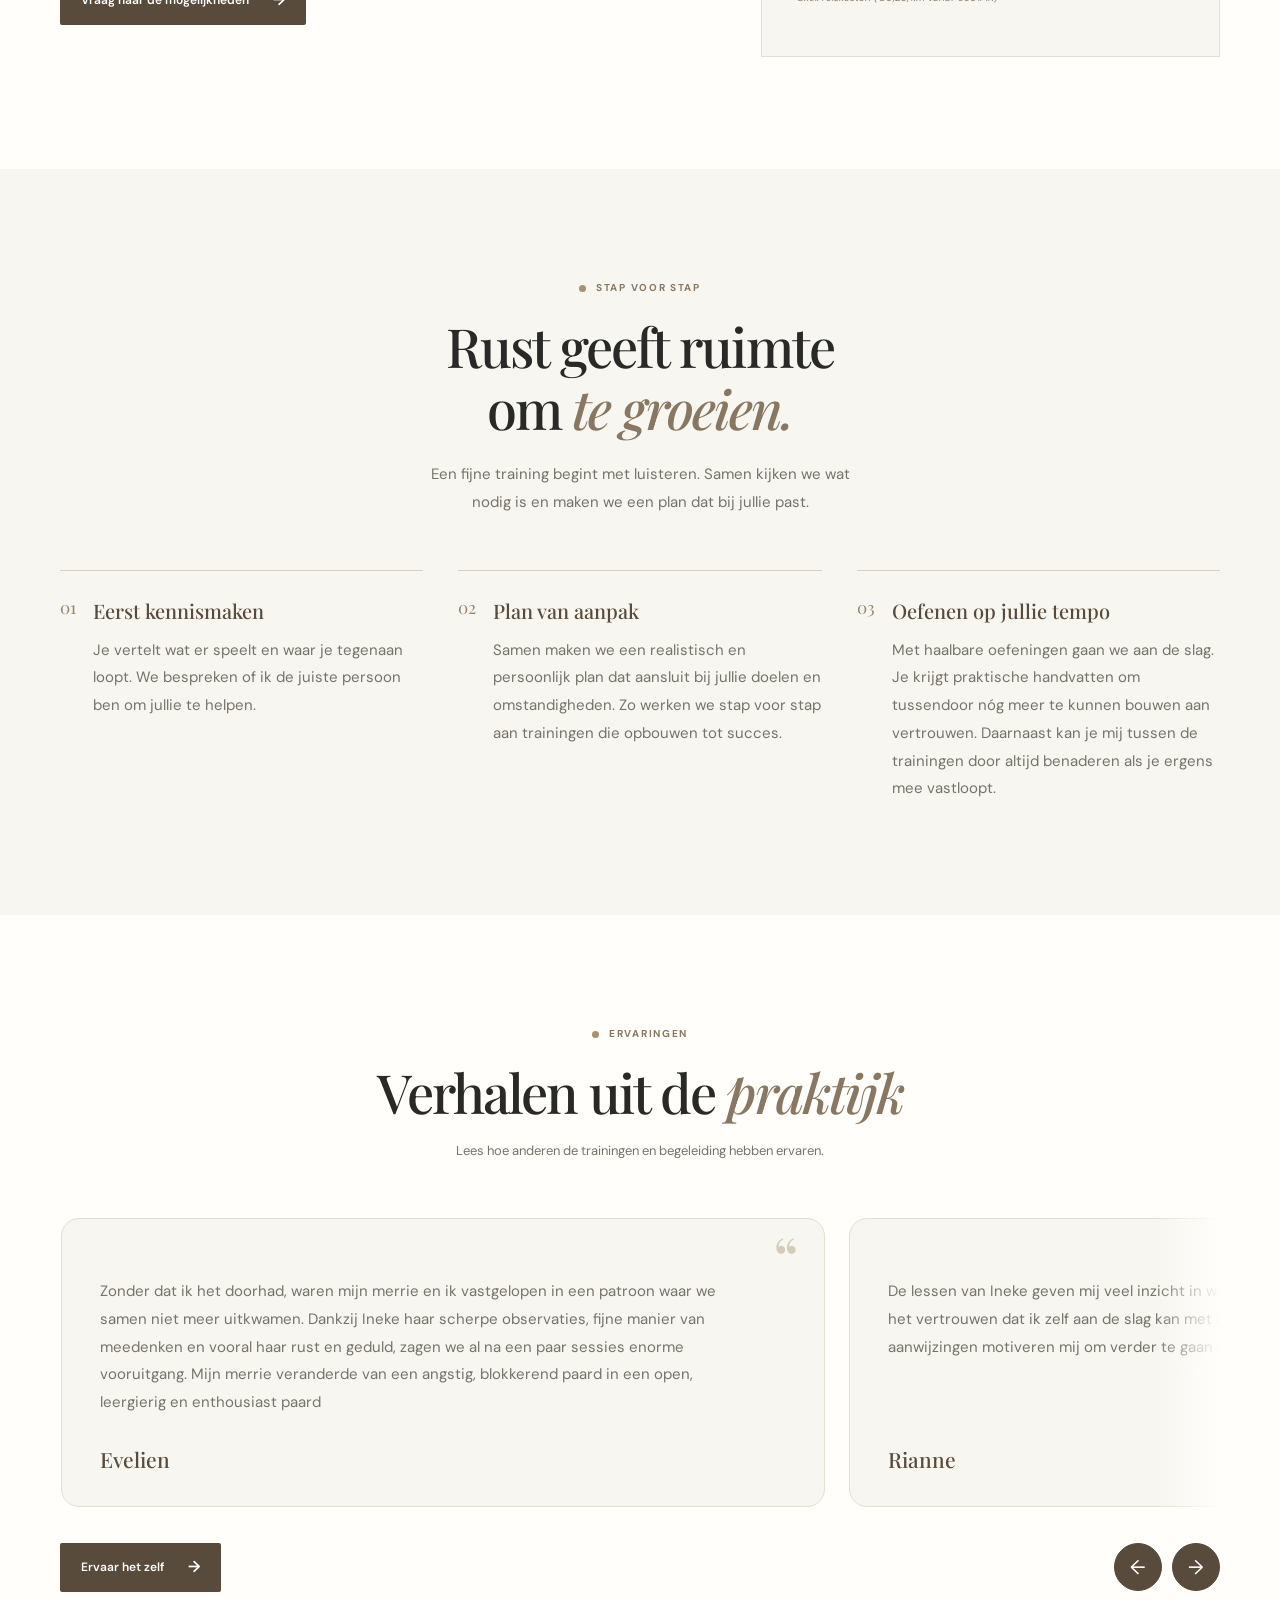
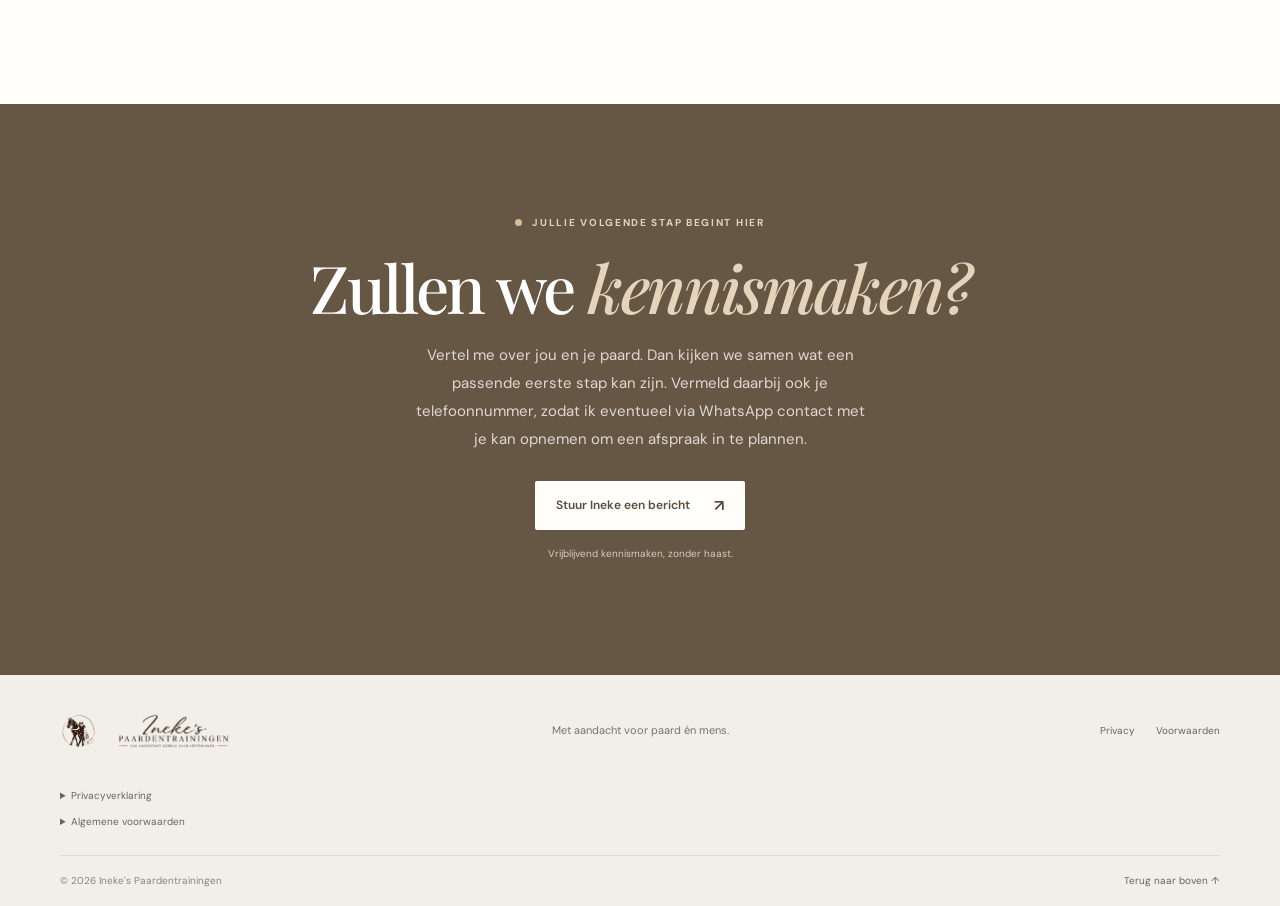
==== commit 446dae3b: "Ook het kaartje obstakeltrainining op homepage aangepast." ====
--- a/index.html
+++ b/index.html
@@ -134,7 +134,7 @@
     <p>
         Met afwisselende obstakels leert je paard nieuwe
         situaties met meer vertrouwen tegemoet te treden.
-        De obstakeltrainingen vinden plaats op aanvraag en in groepen.
+        Samen werken we aan het omzetten van spanning tot rust.
     </p>
     <a href="obstakeltraining.html" class="text-link">
         Meer over schrik en obstakeltraining <span>→</span>
